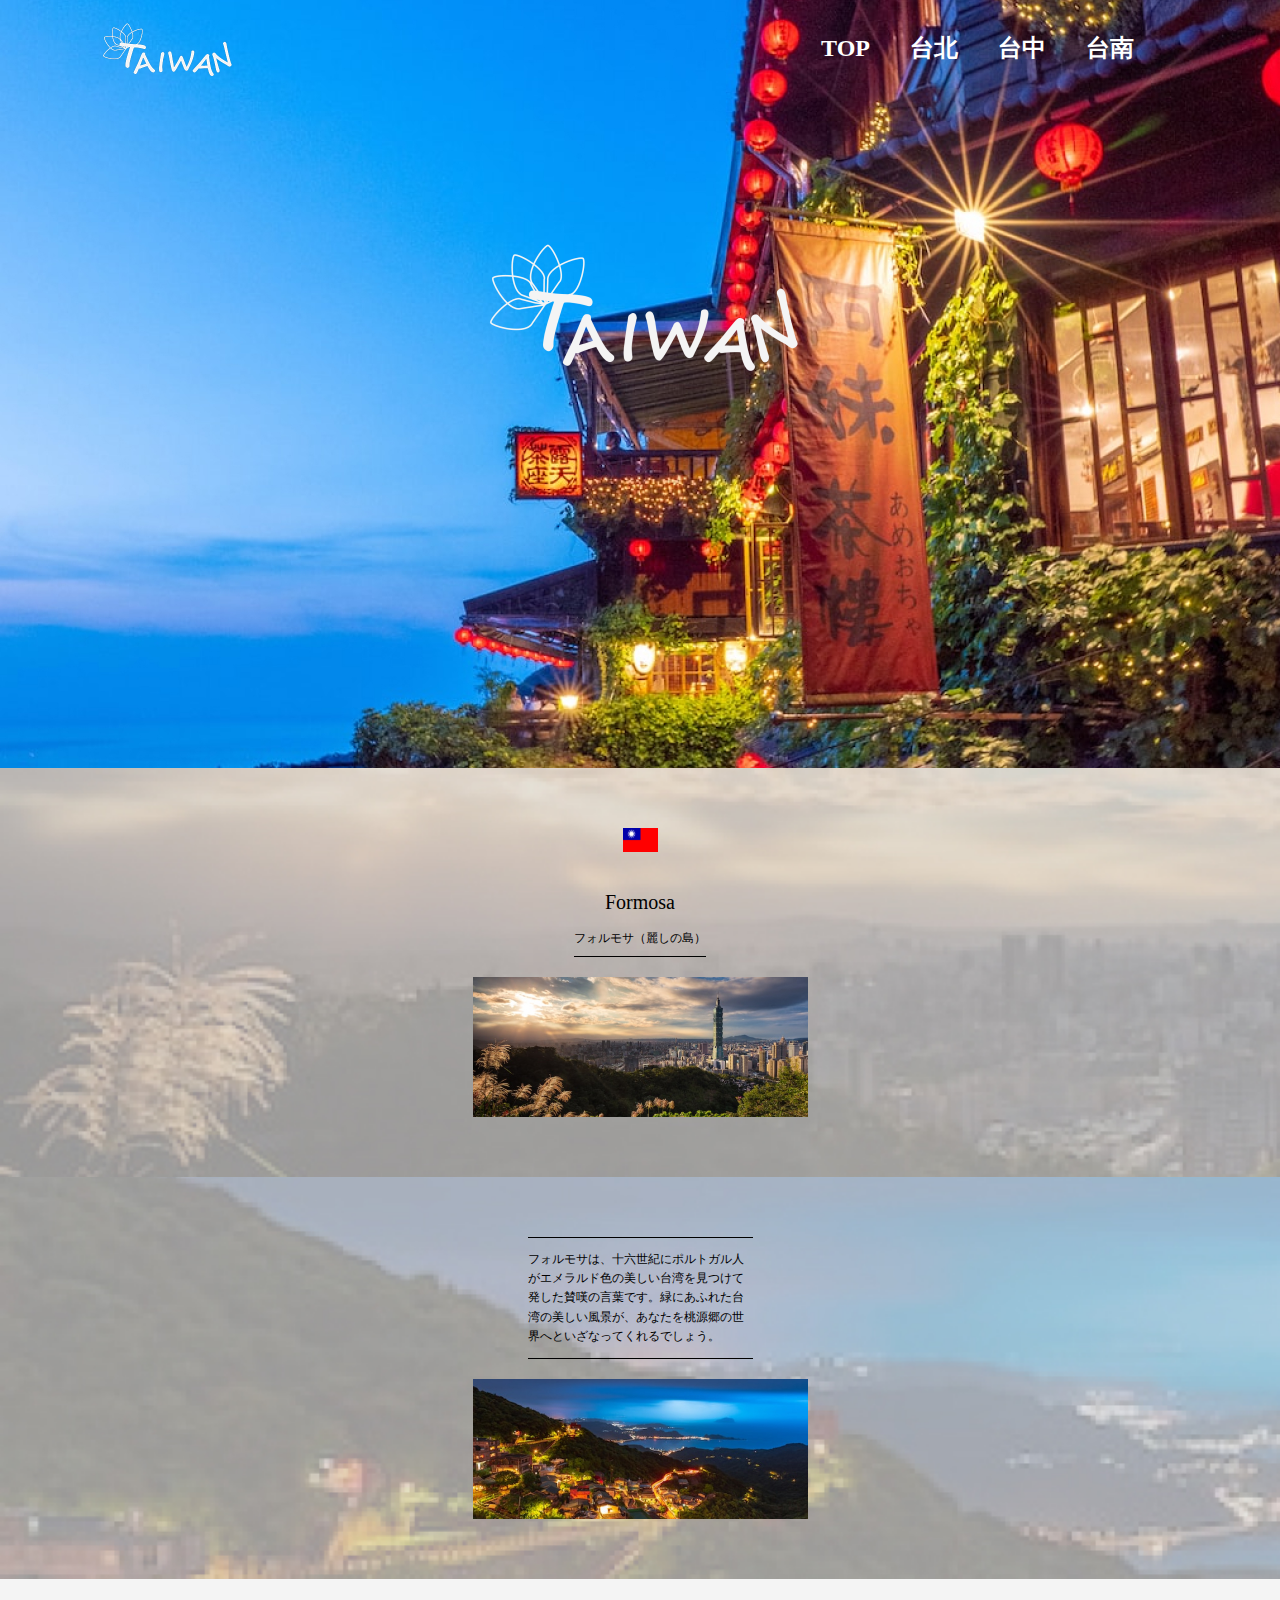
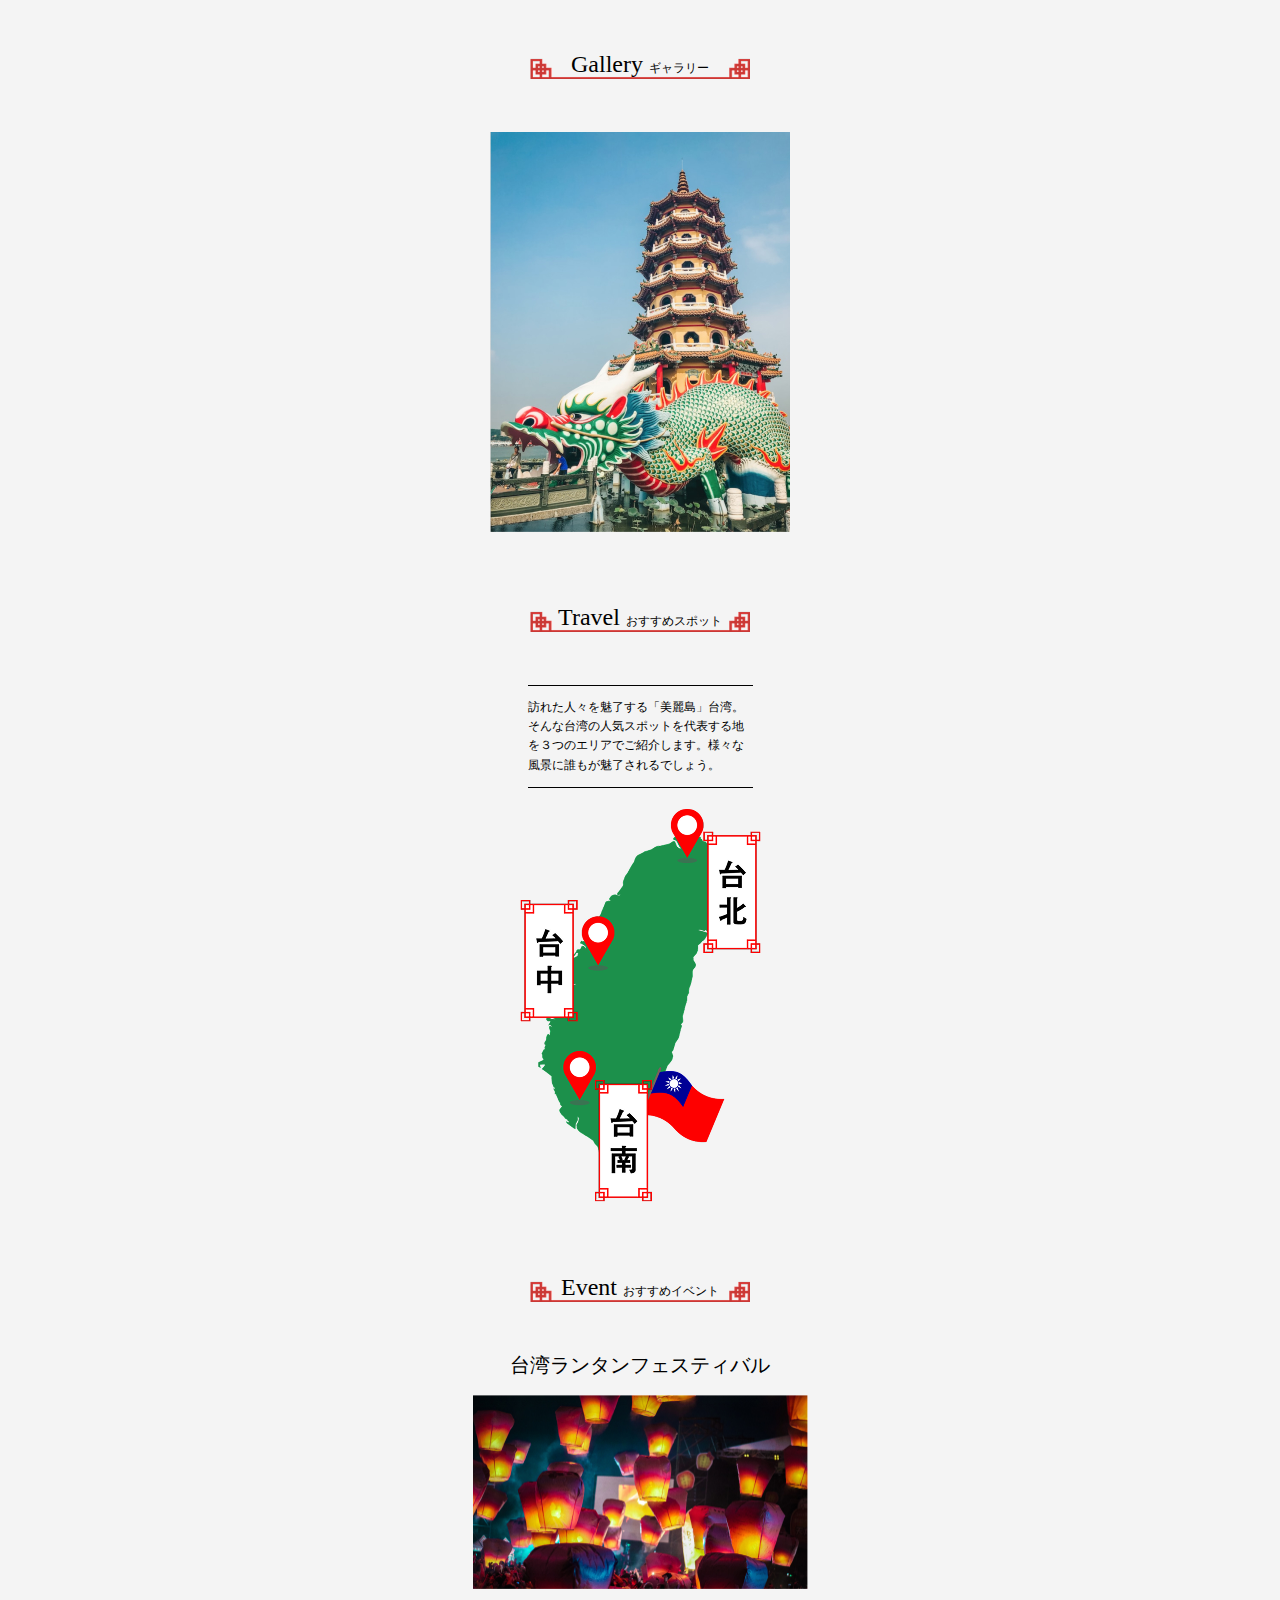
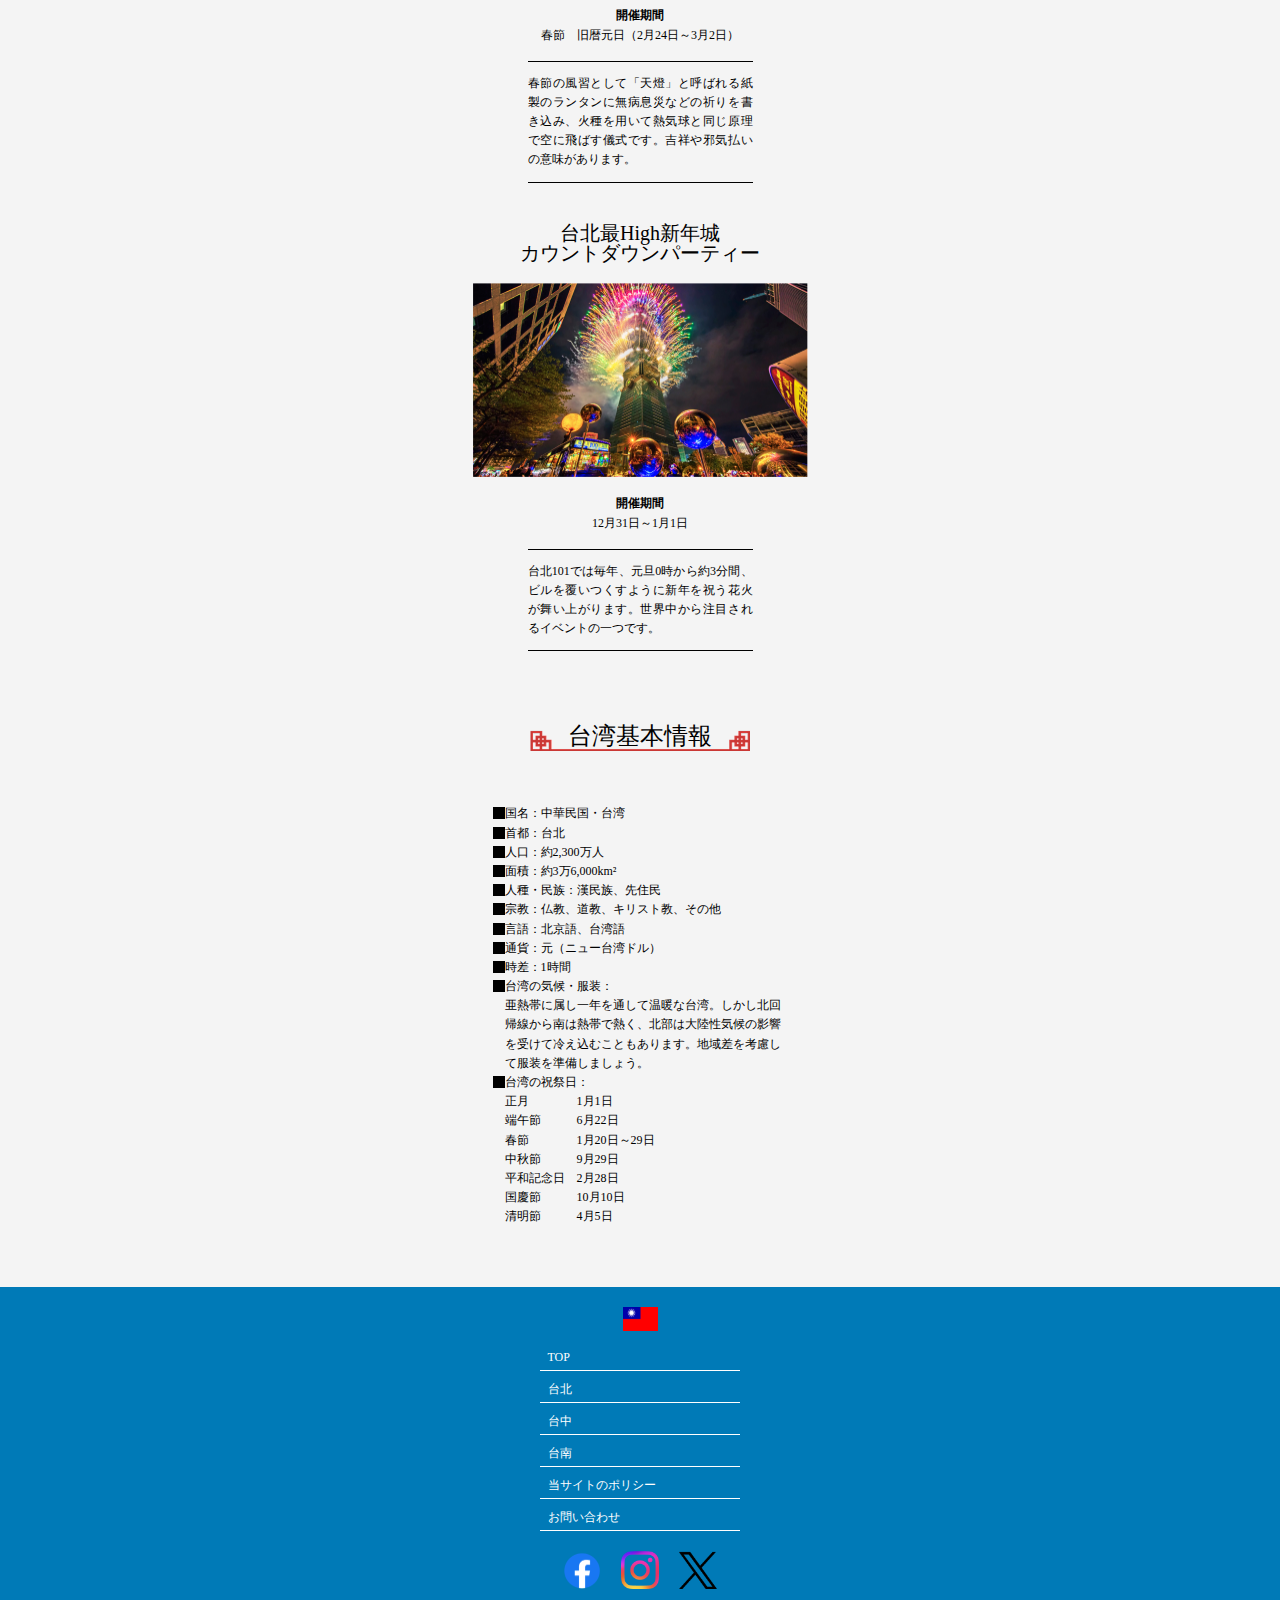
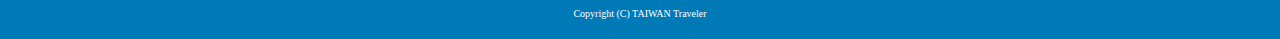
==== taiwan-site/index.html @ 82d6e19d "pc header" ====
<!DOCTYPE html>
<html lang="ja">

<head>
  <meta charset="UTF-8">
  <meta name="viewport" content="width=device-width, initial-scale=1.0">
  <link rel="stylesheet" href="common/css/reset.css">
  <link rel="preconnect" href="https://fonts.googleapis.com">
  <link rel="preconnect" href="https://fonts.gstatic.com" crossorigin>
  <link href="https://fonts.googleapis.com/css2?family=Zen+Kaku+Gothic+New&display=swap" rel="stylesheet">
  <link rel="stylesheet" href="common/css/common.css">
  <link rel="stylesheet" href="top/css/top.css">
  <title>TAIWAN</title>
</head>

<body>
  <header>

    <!-- ロゴ画像 -->
    <h1 class="logo_image"><a href="#"><img src="common/image/logo.svg" alt="ロゴ画像(TAIWAN)"></a></h1>



    <!-- global menu pc用nav-->
    <h1 class="pc_logo_image"><a href="#"><img src="common/image/pc_logo.png" alt="ロゴ画像(TAIWAN)"></a></h1>

    <ul class="pc_menu">
      <li><a href="index.html">TOP</a></li>
      <li><a href="taipei/index.html">台北</a></li>
      <li><a href="taichung/index.html">台中</a></li>
      <li><a href="tainan/index.html">台南</a></li>
    </ul>

    <h1 class="top_image"><img src="top/image/top_title.png" alt="トップ画像(TAIWAN)"></h1>

    <!-- ドロワーメニュー -->
    <!-- global menu スマホ用nav-->
    <nav class="g_menu">
      <!-- menu open -->
      <input type="checkbox" id="menu_btn" class="menu_btn">
      <!-- icon -->
      <label class="menu_icon" for="menu_btn">
        <!-- border -->
        <span class="navicon"></span>
      </label>
      <ul class="menu">
        <li><a href="index.html">TOP</a></li>
        <li><a href="taipei/index.html">台北</a></li>
        <li><a href="taichung/index.html">台中</a></li>
        <li><a href="tainan/index.html">台南</a></li>
      </ul>
    </nav>




  </header>
  <main>
    <section class="introduction">
      <div class="intro_top">
        <img src="common/image/national_flag.svg" alt="台湾国旗" class="intro_flag">
        <h3>Formosa</h3>
        <h4>フォルモサ（麗しの島）</h4>
        <img src="top/image/top_intro_img1.jpg" alt="フォルモサの紹介画像（朝）" class="intro_img">
      </div>
      <div class="intro_bottom">
        <p>フォルモサは、十六世紀にポルトガル人がエメラルド色の美しい台湾を見つけて発した賛嘆の言葉です。緑にあふれた台湾の美しい風景が、あなたを桃源郷の世界へといざなってくれるでしょう。</p>
        <img src="top/image/top_intro_img2.jpg" alt="フォルモサの紹介画像（夜）">
      </div>
    </section>
    <section class="gallery">
      <h2>Gallery <span>ギャラリー</span></h2>
      <img src="top/image/top_gallery_img1.jpg" alt="ギャラリー画像">
    </section>
    <section class="travel">
      <h2>Travel <span>おすすめスポット</span></h2>
      <p>訪れた人々を魅了する「美麗島」台湾。そんな台湾の人気スポットを代表する地を３つのエリアでご紹介します。様々な風景に誰もが魅了されるでしょう。</p>
      <img src="top/image/top_travel_map.png" alt="台湾の人気スポットのマップ">
    </section>
    <section class="event">
      <h2>Event <span>おすすめイベント</span></h2>
      <div class="event1">
        <h3>台湾ランタンフェスティバル</h3>
        <img src="top/image/top_event_img1.jpg" alt="台湾ランタンフェスティバルの画像">
        <p class="date_title">開催期間</p>
        <p class="event_date">春節　旧暦元日（2月24日～3月2日）</p>

        <p class="explanation">春節の風習として「天燈」と呼ばれる紙製のランタンに無病息災などの祈りを書き込み、火種を用いて熱気球と同じ原理で空に飛ばす儀式です。吉祥や邪気払いの意味があります。</p>
      </div>
      <div class="event2">
        <h3>台北最High新年城<br>カウントダウンパーティー</h3>
        <img src="top/image/top_event_img2.jpg" alt="台北最HIgh新年城カウントダウンパーティー">
        <p class="date_title">開催期間</p>
        <p class="event_date">12月31日～1月1日</p>
        <p class="explanation">台北101では毎年、元旦0時から約3分間、ビルを覆いつくすように新年を祝う花火が舞い上がります。世界中から注目されるイベントの一つです。</p>
      </div>
    </section>
    <section class="info">
      <h2>台湾基本情報</h2>
      <dl>
        <dt class="info_title">国名</dt>
        <dd>中華民国・台湾</dd>
        <dt class="info_title">首都</dt>
        <dd>台北</dd>
        <dt class="info_title">人口</dt>
        <dd>約2,300万人</dd>
        <dt class="info_title">面積</dt>
        <dd>約3万6,000km&sup2;</dd>
        <dt class="info_title">人種・民族</dt>
        <dd>漢民族、先住民</dd>
        <dt class="info_title">宗教</dt>
        <dd>仏教、道教、キリスト教、その他</dd>
        <dt class="info_title">言語</dt>
        <dd>北京語、台湾語</dd>
        <dt class="info_title">通貨</dt>
        <dd>元（ニュー台湾ドル）</dd>
        <dt class="info_title">時差</dt>
        <dd>1時間</dd>
        <dt class="info_title">台湾の気候・服装</dt><br>
        <dd class="left_space">亜熱帯に属し一年を通して温暖な台湾。しかし北回帰線から南は熱帯で熱く、北部は大陸性気候の影響を受けて冷え込むこともあります。地域差を考慮して服装を準備しましょう。</dd>
        <dt class="info_title">台湾の祝祭日</dt><br>
        <dd>
          <dl class="holiday">
            <dt>正月</dt>
            <dd>1月1日</dd>
            <dt>端午節</dt>
            <dd>6月22日</dd>
            <dt>春節</dt>
            <dd>1月20日～29日</dd>
            <dt>中秋節</dt>
            <dd>9月29日</dd>
            <dt>平和記念日</dt>
            <dd>2月28日</dd>
            <dt>国慶節</dt>
            <dd>10月10日</dd>
            <dt>清明節</dt>
            <dd>4月5日</dd>
          </dl>
        </dd>
      </dl>
    </section>
  </main>
  <footer>
    <div class="center">
      <img src="common/image/national_flag.svg" alt="台湾国旗" class="flag">
    </div>
    <ul class="f_nav">
      <li><a href="index.html">TOP</a></li>
      <li><a href="taipei/index.html">台北</a></li>
      <li><a href="taichung/index.html">台中</a></li>
      <li><a href="tainan/index.html">台南</a></li>
      <li><a href="#">当サイトのポリシー</a></li>
      <li><a href="#">お問い合わせ</a></li>
    </ul>

    <ul class="sns_logo">
      <li><a href="#"><img src="common/image/facebook_logo.png" alt="facebookロゴ"></a></li>
      <li><a href="#"><img src="common/image/instagram_logo.png" alt="instagramロゴ"></a></li>
      <li><a href="#"><img src="common/image/x_logo.png" alt="Xロゴ"></a></li>
    </ul>

    <p class="copyright">Copyright (C) TAIWAN Traveler</p>
  </footer>
</body>

</html>
---- taiwan-site/common/css/common.css ----
@charset "UTF-8";


/* common */
body {
  font-family: "Zen Kaku Gothic New,sans-serif";
  font-size: 12px;
  font-weight: 400;
}

a {
  color: #fff;
}

a:visited {
  color: #fff;
}

/* header */
.logo_image {
  width: 100px;
  text-align: left;
  z-index: 99;
}

.pc_logo_image {
  display: none;
}

.pc_menu {
  display: none;
}

/* footer */
footer {
  background-color: #007AB7;
}

.center {
  text-align: center;
}

.flag {
  margin-top: 20px;
  margin-bottom: 20px;
}

.f_nav {
  letter-spacing: 0;
  max-width: 200px;
  margin-left: auto;
  margin-right: auto;
  margin-bottom: 20px;
}

.f_nav li {
  display: block;
  margin-bottom: 12px;
  border-bottom: #fff solid 1px;
  padding-left: 7.5px;
  padding-bottom: 7px;
}

.sns_logo {
  display: flex;
  max-width: 154px;
  margin-left: auto;
  margin-right: auto;
  margin-bottom: 20px;
  z-index: 99;
}

.sns_logo li:not(:first-of-type) {
  margin-left: 20px;
}

.sns_logo li img {
  width: 38px;
  height: 38px;
}

.copyright {
  font-size: 10px;
  letter-spacing: 0;
  color: #fff;
  padding-bottom: 20px;
  text-align: center;
}

/* drawer menu*/
/* menu fixed */
.g_menu {
  /* 右上に固定・前面表示 */
  position: fixed;
  top: 0;
  right: 0;
  z-index: 99;
  width: 100%;
}

/* input 要素 チェックボックスを非表示 */
.menu_btn {
  display: none;
}

/* label 要素 アイコン作成 */
.menu_icon {
  /* 右上に絶対配置 */
  position: absolute;
  right: 8px;
  top: 10px;
  height: 25px;
  padding-right: 8.5px;
  padding-left: 8.5px;
  padding-top: 23px;
  border-radius: 50%;
  /* ポインターの形状 指 */
  cursor: pointer;
  background-color: #000000B3;
}

/* span 要素 中央の線作成 */
.navicon {
  /* ブロックレベルへ変更 */
  display: block;
  /* 線の長さ */
  width: 31px;
  /* 線の太さ */
  height: 2px;
  /* 線の色 */
  background: #fff;
  /* ::before と ::after の基準要素 */
  position: relative;
}

/* 上と下の線作成 上下共通 */
.navicon::before,
.navicon::after {
  content: "";
  width: 80%;
  height: 100%;
  background: #fff;
  /* 基準要素 span.navicon に対して絶対配置 */
  position: absolute;
  /* 三本線と X の切替えアニメーション 速く始まりゆっくり終わる */
  transition: all .4s ease-out;
  left: 3px;
}

/* 下の線のみ */
.navicon::before {
  /* 上からの位置 */
  top: 10px;
}

/* 上の線のみ */
.navicon::after {
  /* 上へ 10px の位置 */
  top: -10px;
}

/* ul 要素 メニュー */
.menu {
  background-color: #000000B3;
  text-align: center;
  /* 非表示 */
  overflow: hidden;
  /* 最大の高さ */
  max-height: 0px;
  /* 非表示の際のアニメーション */
  transition: max-height 1.5s;

}

/* 1 つ目の li 要素 */
.menu li:first-of-type {
  padding-top: 120px;
}

.menu li:last-of-type {
  margin-bottom: 100vh;
}

/* a 要素 */
.menu a {
  display: block;
  font-size: 20px;
  font-weight: 700;
  padding: 16px 20px;
}

/* ↓チェックボックスが ON の場合 */
/* 非表示にしていた ul.menu を表示 */
.menu_btn:checked~.menu {
  max-height: 100vh;
  /* 元 0px */
  /* 表示の際のアニメーション */
  transition: max-height 1.5s;
}


/* 中央の線を非表示 */
.menu_btn:checked~.menu_icon .navicon {
  background: transparent;
  /* 元 #333 */
}

/* 上下の線を 45 度傾けて X アイコンを作成 */
.menu_btn:checked~.menu_icon .navicon::before {
  /* 反時計回りに回転 */
  transform: rotate(-45deg);
  top: 0;
  width: 100%;
  left: 0;
  /* 元 10px */
}

.menu_btn:checked~.menu_icon .navicon::after {
  /* 時計回りに回転 */
  transform: rotate(45deg);
  top: 0;
  width: 100%;
  left: 0;
  /* 元 -10px */
}

/* 768px以上 */
@media screen and (min-width:768px) {

  /* header */
  .logo_image img {
    display: none;
  }

  .pc_logo_image {
    display: block;
    margin-left: 7.5vw;
  }

  .pc_logo_image img {
    width: 140px;
    margin-top: 20px;
  }

  /* nav */
  .menu_icon {
    display: none;
  }

  .pc_menu {
    display: flex;
    position: absolute;
    top: 16px;
    right: 0;
    margin-right: 14vh;
  }

  .pc_menu li {
    font-size: 24px;
    font-weight: 700;
    padding: 20px;
  }

}

/* ロード画面 */
/* body {

  background-color: #007AB7;
  overflow: hidden;

}

#uguisudani {
  animation: yokohama 3s infinite linear;
  transform: scale(3);
  position: relative;
  top: 50vh;
  left: 50vw;


}

@keyframes yokohama {
  0% {
    opacity: 0;
    transform: scale(5);
  }

  25% {
    transform: scale(3);
  }

  50% { 
display: none;
transform: scale(5);
transform: rotate(3000deg);
  }

  100% {
    transform: scale(15);
    transform: rotate(-500deg);
    opacity: 1;
  }


} */
---- taiwan-site/top/css/top.css ----
@charset "UTF-8";

/* common */
body {
  background-color: #f4f4f4;
}

section {
  margin-bottom: 60px;
  text-align: center;
}

/* headding */


h2 {
  font-size: 24px;
  font-weight: 400;
  margin-bottom: 40px;
  background: url(../image/waku.png) no-repeat;
  background-size: 100%;
  height: 40px;
  width: 220px;
  padding-top: 13px;
  margin-right: auto;
  margin-left: auto;
}

h2 span {
  font-size: 12px;
}


/* header */
header {
  height: 667px;
  background: url(../image/top_back_image.jpg) no-repeat center/cover;
}

.logo_image {
  display: none;
}

.top_image {
  text-align: center;
}

.top_image img {
  width: 335px;
  margin-top: 160px;
}

/* introduction sec */
/* top */
.intro_top {
  text-align: center;
  background: url(../image/top_back_img1.jpg) no-repeat center/cover;
  padding-bottom: 60px;
}

.intro_flag {
  padding-top: 60px;
  margin-bottom: 40px;
}

.intro_top h3 {
  font-size: 20px;
  letter-spacing: 0;
  font-weight: 400;
  margin-bottom: 20px;
}

.intro_top h4 {
  font-weight: 400;
  letter-spacing: 0;
  padding-bottom: 12px;
  margin-bottom: 20px;
  border-bottom: 1px solid #000;
  width: 132px;
  margin-left: auto;
  margin-right: auto;
}

.intro_top .intro_img {
  width: 335px;
}

/* bottom */
.intro_bottom {
  padding-top: 60px;
  padding-bottom: 60px;
  background: url(../image/top_back_img2.jpg) no-repeat center/cover;
  text-align: center;
}

.intro_bottom p {
  display: block;
  width: 225px;
  border-top: 1px solid #000;
  border-bottom: 1px solid #000;
  margin-left: auto;
  margin-right: auto;
  margin-bottom: 20px;
  letter-spacing: 0;
  line-height: 1.6;
  padding-top: 12px;
  padding-bottom: 12px;
  text-align: left;
}

.intro_bottom img {
  width: 335px;
}

/* gallery */
.gallery img {
  width: 300px;
  height: 400px;
}

/* travel */
.travel p {
  line-height: 1.6;
  letter-spacing: 0;
  display: block;
  width: 225px;
  border-top: 1px solid #000;
  border-bottom: 1px solid #000;
  padding: 12px 0;
  margin-left: auto;
  margin-right: auto;
  margin-bottom: 20px;
  text-align: left;
}

/* event */
.event h3 {
  font-size: 20px;
  letter-spacing: 0;
  font-weight: 400;
  margin-bottom: 20px;
}

.event img {
  width: 335px;
  height: 194px;
  margin-bottom: 20px;
}

.event_date {
  margin-bottom: 20px;
  letter-spacing: 0;
}

.date_title {
  font-weight: 700;
  letter-spacing: 0;
  margin-bottom: 8px;
}

.explanation {
  width: 225px;
  padding: 12px 0;
  border-top: 1px solid #000;
  border-bottom: 1px solid #000;
  margin-bottom: 40px;
  margin-left: auto;
  margin-right: auto;
  text-align: justify;
  letter-spacing: 0;
  line-height: 1.6;
}

.info dl {
  max-width: 295px;
  margin-left: auto;
  margin-right: auto;
  text-align: left;
  line-height: 1.6;
}

.info .info_title::before {
  content: "";
  background-color: #000;
  width: 12px;
  height: 12px;
  float: left;
  margin-top: 3px;
}

.info .info_title::after {
  content: "："
}

.info dt {
  float: left;

}

.left_space {
  margin-left: 12px;
}

.holiday dt {
  margin-left: 12px;
  width: 72px;
}

/* pcデザイン */
@media screen and (min-width:768px) {

  /* common */
  body {
    max-width: 1366px;
  }

  /* header */
  header {
    background: url("../image/pctop_back_image.jpg") no-repeat top/cover;
    height: 768px;
  }

}
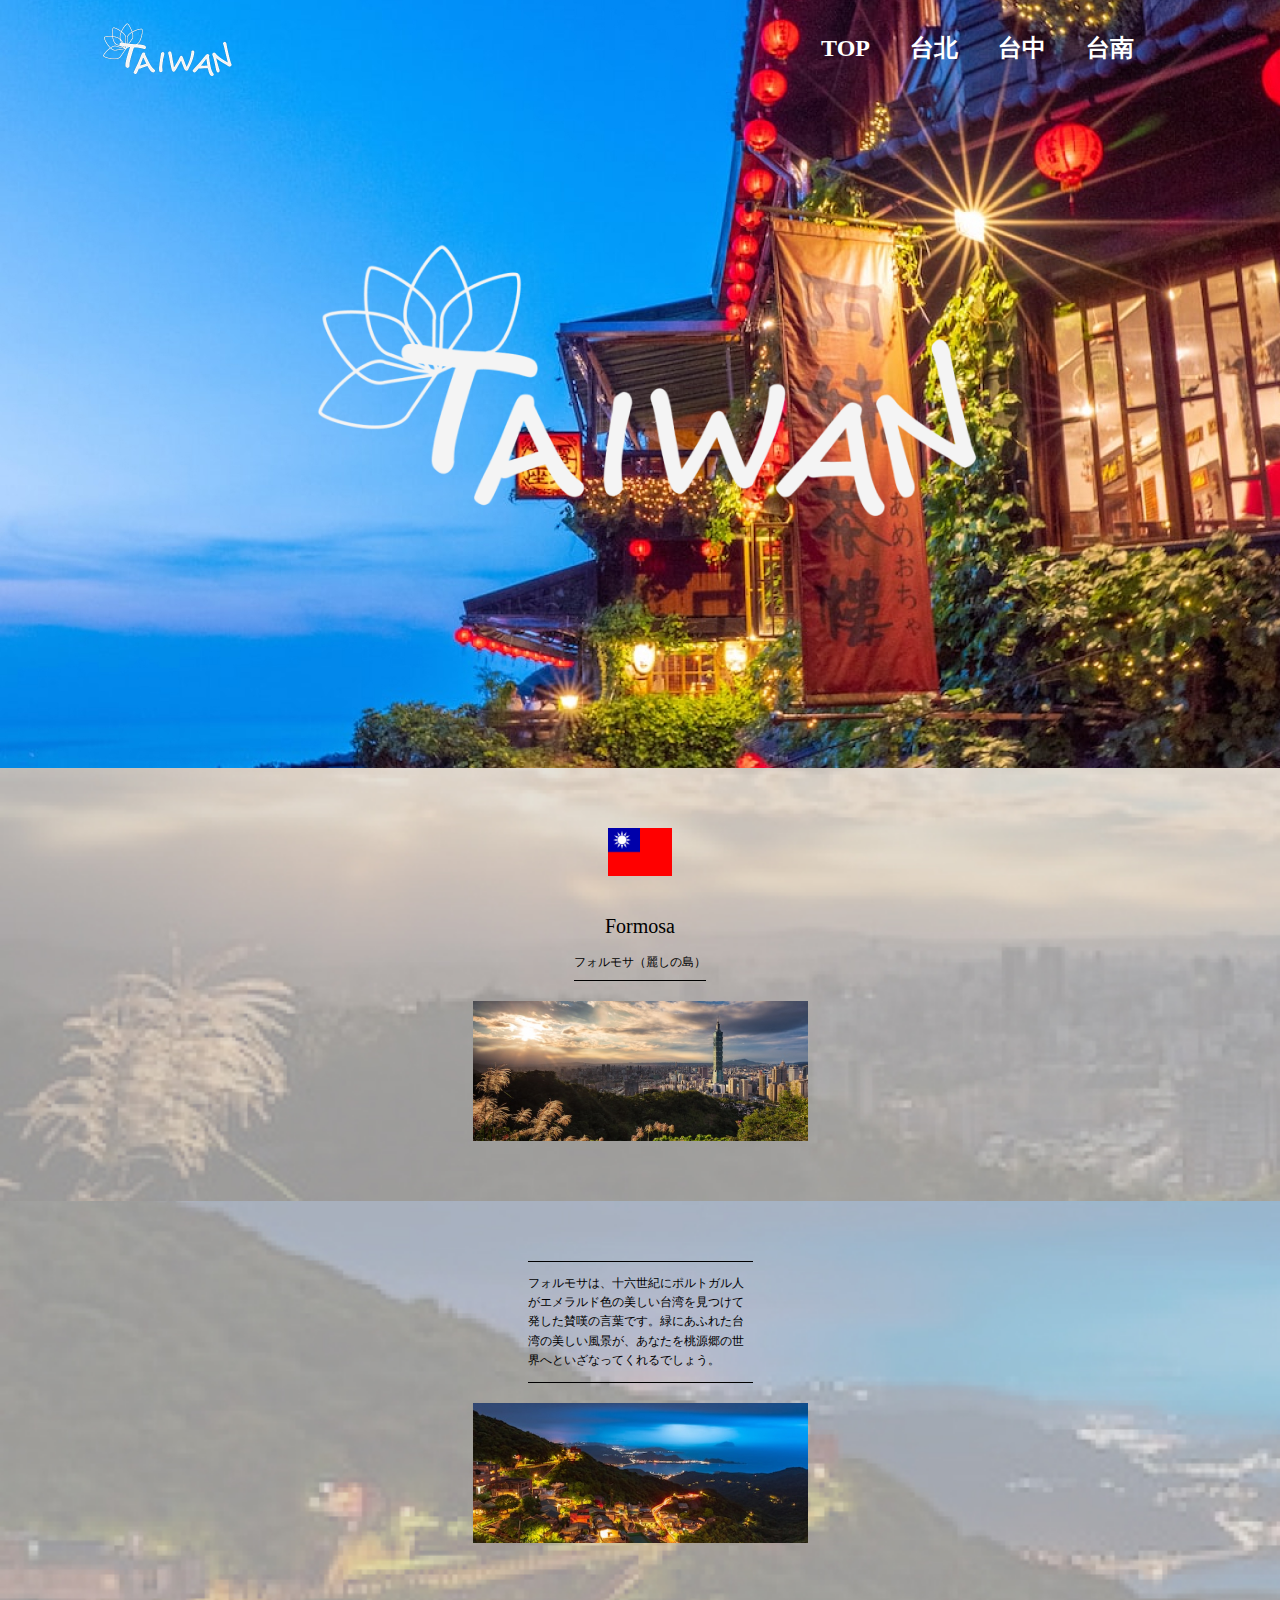
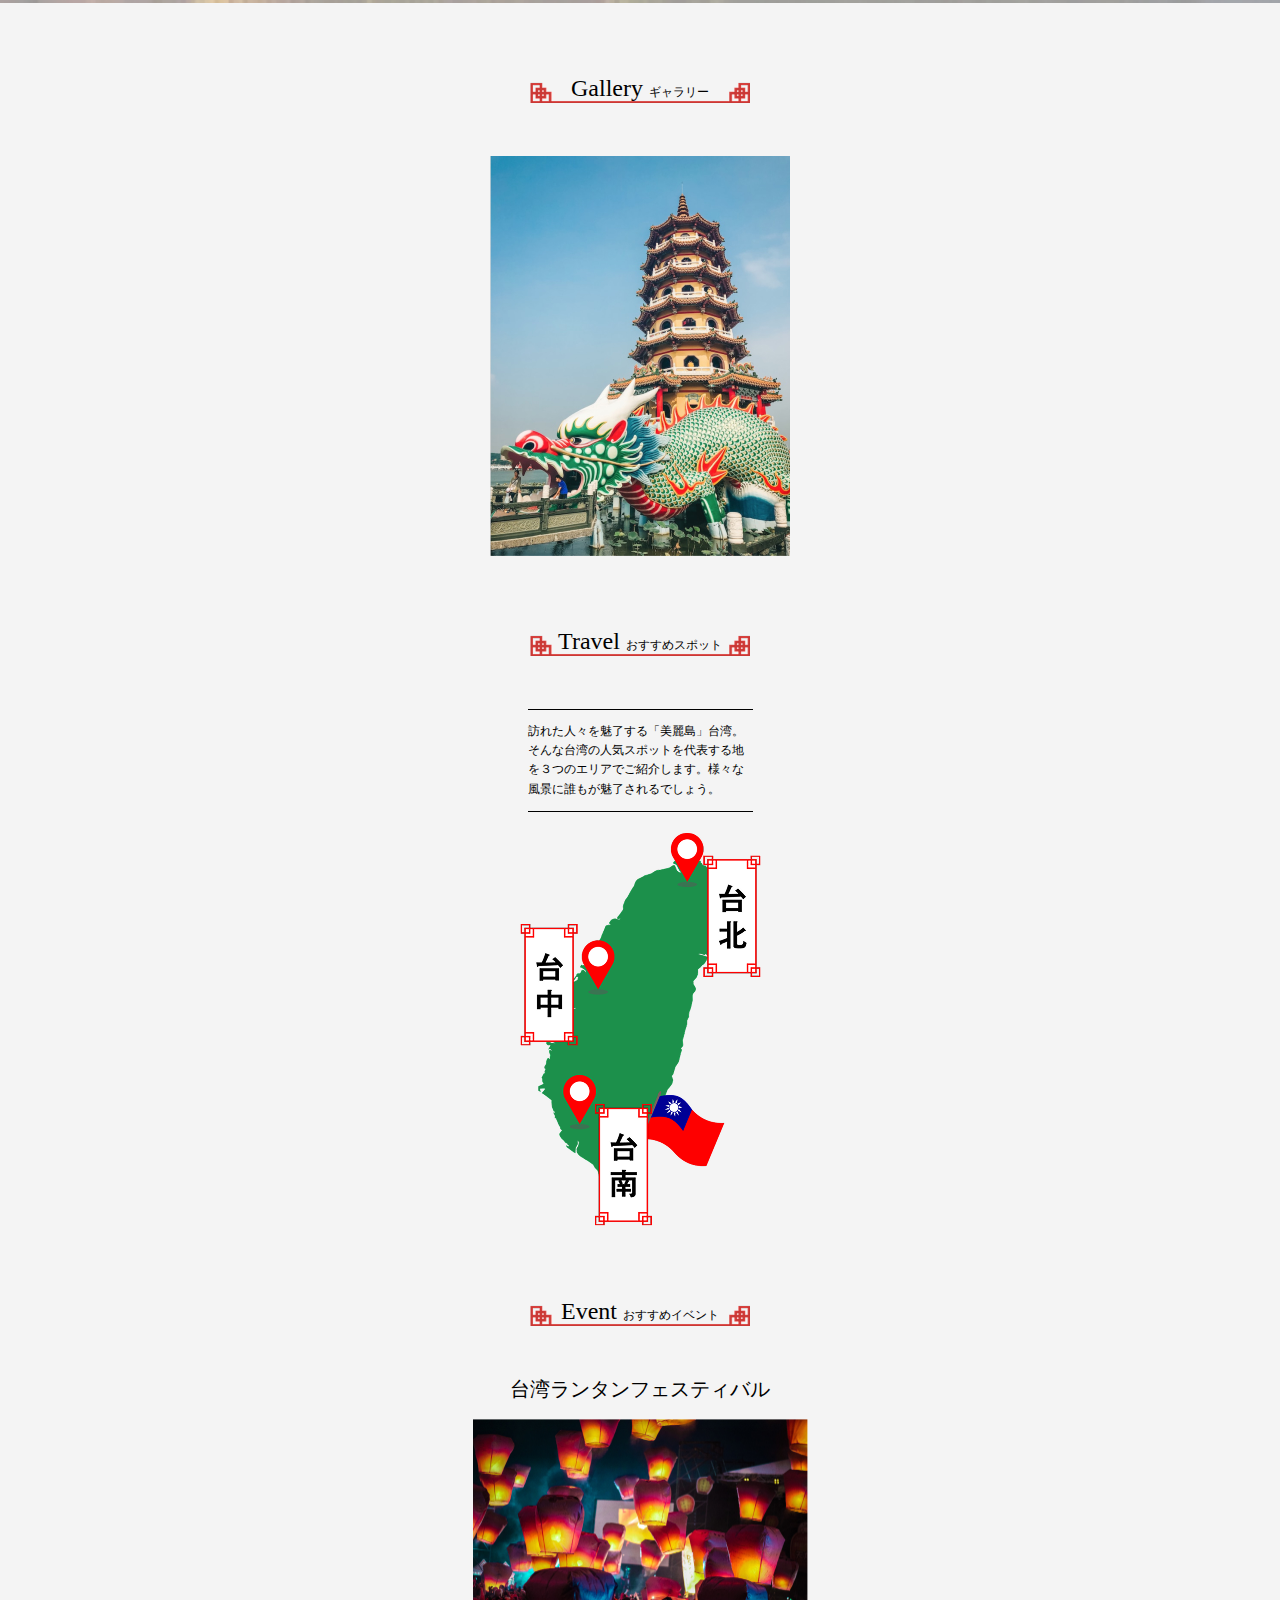
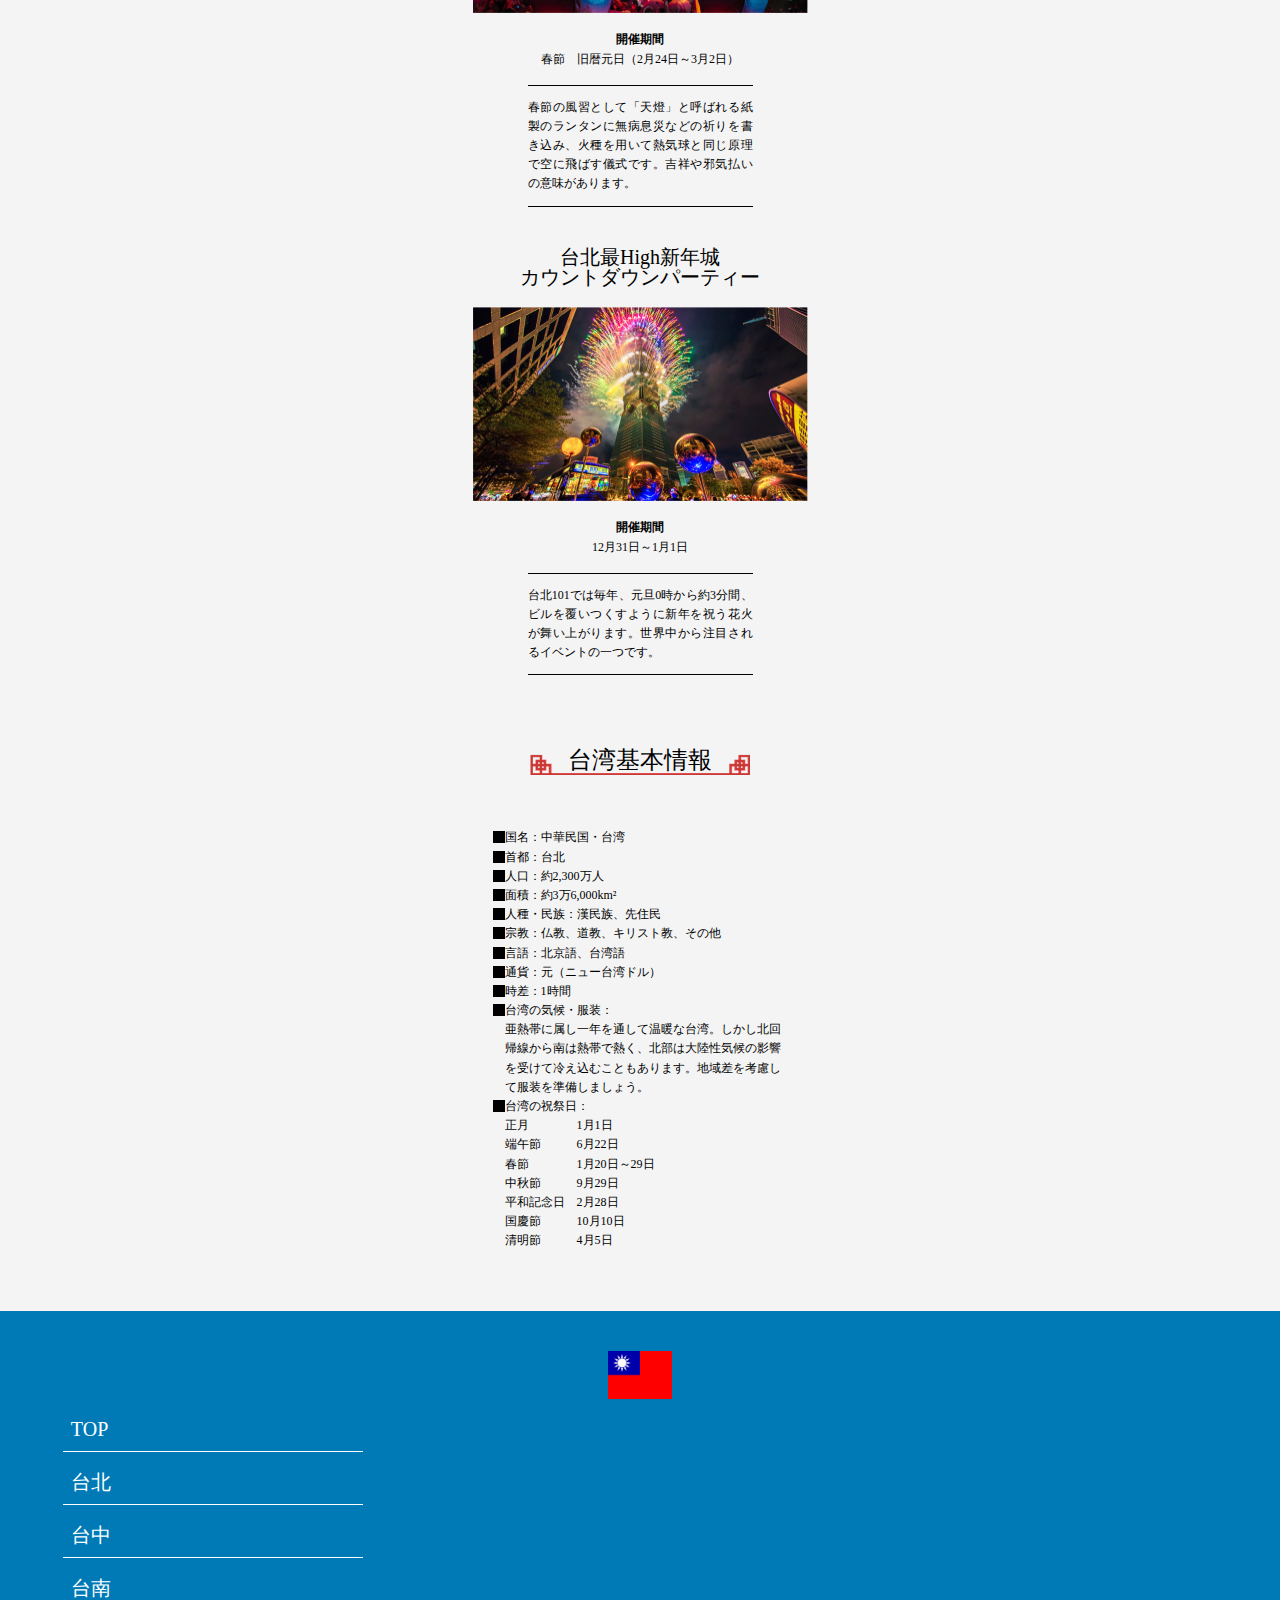
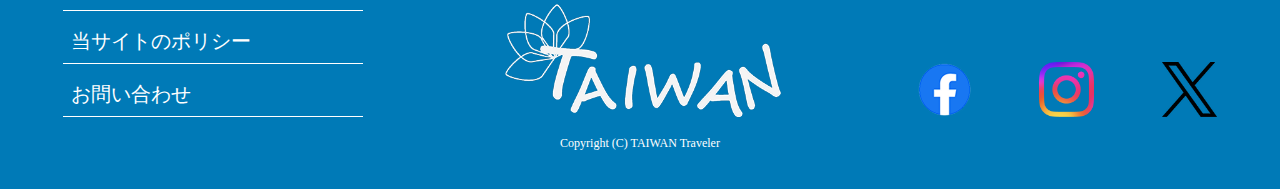
==== commit 770d8b1b: "pc版" ====
--- a/taiwan-site/index.html
+++ b/taiwan-site/index.html
@@ -15,24 +15,6 @@
 
 <body>
   <header>
-
-    <!-- ロゴ画像 -->
-    <h1 class="logo_image"><a href="#"><img src="common/image/logo.svg" alt="ロゴ画像(TAIWAN)"></a></h1>
-
-
-
-    <!-- global menu pc用nav-->
-    <h1 class="pc_logo_image"><a href="#"><img src="common/image/pc_logo.png" alt="ロゴ画像(TAIWAN)"></a></h1>
-
-    <ul class="pc_menu">
-      <li><a href="index.html">TOP</a></li>
-      <li><a href="taipei/index.html">台北</a></li>
-      <li><a href="taichung/index.html">台中</a></li>
-      <li><a href="tainan/index.html">台南</a></li>
-    </ul>
-
-    <h1 class="top_image"><img src="top/image/top_title.png" alt="トップ画像(TAIWAN)"></h1>
-
     <!-- ドロワーメニュー -->
     <!-- global menu スマホ用nav-->
     <nav class="g_menu">
@@ -51,6 +33,25 @@
       </ul>
     </nav>
 
+    <h1 class="top_image"><img src="top/image/top_title.png" alt="トップ画像(TAIWAN)"></h1>
+
+
+    <!-- ロゴ画像 -->
+    <h1 class="logo_image"><a href="#"><img src="common/image/logo.svg" alt="ロゴ画像(TAIWAN)"></a></h1>
+
+
+
+    <!-- global menu pc用nav-->
+    <h1 class="pc_logo_image"><a href="#"><img src="common/image/pc_logo.png" alt="ロゴ画像(TAIWAN)"></a></h1>
+
+    <ul class="pc_menu">
+      <li><a href="index.html">TOP</a></li>
+      <li><a href="taipei/index.html">台北</a></li>
+      <li><a href="taichung/index.html">台中</a></li>
+      <li><a href="tainan/index.html">台南</a></li>
+    </ul>
+
+    <h1 class="pc_top_image"><img src="top/image/pc_top_title.png" alt="TAIWAN"></h1>
 
 
 
@@ -144,21 +145,24 @@
     <div class="center">
       <img src="common/image/national_flag.svg" alt="台湾国旗" class="flag">
     </div>
-    <ul class="f_nav">
-      <li><a href="index.html">TOP</a></li>
-      <li><a href="taipei/index.html">台北</a></li>
-      <li><a href="taichung/index.html">台中</a></li>
-      <li><a href="tainan/index.html">台南</a></li>
-      <li><a href="#">当サイトのポリシー</a></li>
-      <li><a href="#">お問い合わせ</a></li>
-    </ul>
+    <div class="flex">
+      <ul class="f_nav">
+        <li><a href="index.html">TOP</a></li>
+        <li><a href="taipei/index.html">台北</a></li>
+        <li><a href="taichung/index.html">台中</a></li>
+        <li><a href="tainan/index.html">台南</a></li>
+        <li><a href="#">当サイトのポリシー</a></li>
+        <li><a href="#">お問い合わせ</a></li>
+      </ul>
 
-    <ul class="sns_logo">
-      <li><a href="#"><img src="common/image/facebook_logo.png" alt="facebookロゴ"></a></li>
-      <li><a href="#"><img src="common/image/instagram_logo.png" alt="instagramロゴ"></a></li>
-      <li><a href="#"><img src="common/image/x_logo.png" alt="Xロゴ"></a></li>
-    </ul>
+      <img src="common/image/pc_footer_logo.png" alt="TAIWAN" class="f_img">
 
+      <ul class="sns_logo">
+        <li><a href="#"><img src="common/image/facebook_logo.png" alt="facebookロゴ"></a></li>
+        <li><a href="#"><img src="common/image/instagram_logo.png" alt="instagramロゴ"></a></li>
+        <li><a href="#"><img src="common/image/x_logo.png" alt="Xロゴ"></a></li>
+      </ul>
+    </div>
     <p class="copyright">Copyright (C) TAIWAN Traveler</p>
   </footer>
 </body>
--- a/taiwan-site/common/css/common.css
+++ b/taiwan-site/common/css/common.css
@@ -6,6 +6,7 @@
   font-family: "Zen Kaku Gothic New,sans-serif";
   font-size: 12px;
   font-weight: 400;
+  box-sizing: border-box;
 }
 
 a {
@@ -31,6 +32,10 @@
   display: none;
 }
 
+.pc_top_image {
+  display: none;
+}
+
 /* footer */
 footer {
   background-color: #007AB7;
@@ -41,6 +46,7 @@
 }
 
 .flag {
+  width: 32px;
   margin-top: 20px;
   margin-bottom: 20px;
 }
@@ -63,11 +69,16 @@
 
 .sns_logo {
   display: flex;
-  max-width: 154px;
+  width: 154px;
   margin-left: auto;
   margin-right: auto;
   margin-bottom: 20px;
   z-index: 99;
+}
+
+.sns_logo a {
+  display: inline-block;
+  height: 100%;
 }
 
 .sns_logo li:not(:first-of-type) {
@@ -85,6 +96,10 @@
   color: #fff;
   padding-bottom: 20px;
   text-align: center;
+}
+
+.f_img {
+  display: none;
 }
 
 /* drawer menu*/
@@ -242,6 +257,19 @@
     margin-top: 20px;
   }
 
+  .pc_top_image {
+    display: block;
+    width: 56vw;
+    margin-top: 151px;
+    margin-left: auto;
+    margin-right: auto;
+  }
+
+  .pc_top_image img {
+    display: block;
+    width: 56vw;
+  }
+
   /* nav */
   .menu_icon {
     display: none;
@@ -261,17 +289,119 @@
     padding: 20px;
   }
 
+  /* footer */
+  .flag {
+    width: 64px;
+    margin-top: 40px;
+  }
+
+  .flex {
+    display: flex;
+    justify-content: space-around;
+  }
+
+  .f_nav,
+  .f_img,
+  .sns_logo {
+    flex-basis: 30%;
+    max-width: 300px;
+  }
+
+  .f_nav {
+    width: 100%;
+    margin: 0;
+  }
+
+  .f_nav li {
+
+    font-size: 20px;
+    padding-bottom: 12px;
+    margin-bottom: 20px;
+  }
+
+  .f_img {
+    display: block;
+    width: 240px;
+    height: auto;
+    margin-top: auto;
+    margin-bottom: 20px;
+  }
+
+  .sns_logo {
+    margin: auto 0 20px 0;
+    justify-content: space-between;
+  }
+
+  .sns_logo li a img {
+    width: 55px;
+    height: 55px;
+  }
+
+  .sns_logo li:not(:first-of-type) {
+    margin-left: 0px;
+  }
+
+  .copyright {
+    font-size: 12px;
+    padding-bottom: 40px;
+  }
+
 }
 
 /* ロード画面 */
+
+
+.loading {
+  /*ローディング画面の縦横幅を画面いっぱいになるように指定*/
+  width: 100vw;
+  height: 100vh;
+  /*ローディング画面の表示位置を固定*/
+  position: fixed;
+  top: 0;
+  left: 0;
+  background: #1082ce;
+  display: flex;
+  justify-content: center;
+  align-items: center;
+  flex-direction: column;
+  /*ローディング画面を0.5秒かけて非表示にする*/
+  transition: all 0.5s linear;
+}
+
+/*ローディング画面を非表示にする*/
+.loading.loaded {
+  /*0.5秒かけてopacityを0にする*/
+  opacity: 0;
+  visibility: hidden;
+}
+
+.loading-text {
+  color: #FFF;
+  font-size: 30px;
+  font-weight: 700;
+  margin-bottom: 30px;
+  text-align: center;
+}
+
+.spinner {
+  display: block;
+  width: 30px;
+  height: 30px;
+  border-radius: 50%;
+  border: 4px solid #FFF;
+  border-left-color: #000000;
+  /* アニメーションを1秒かけて実行 */
+  animation: yokohama 1s linear infinite;
+}
+
 /* body {
 
   background-color: #007AB7;
   overflow: hidden;
 
-}
-
-#uguisudani {
+} */
+
+/* #uguisudani {
   animation: yokohama 3s infinite linear;
   transform: scale(3);
   position: relative;
@@ -279,7 +409,7 @@
   left: 50vw;
 
 
-}
+} */
 
 @keyframes yokohama {
   0% {
@@ -291,10 +421,10 @@
     transform: scale(3);
   }
 
-  50% { 
-display: none;
-transform: scale(5);
-transform: rotate(3000deg);
+  50% {
+    display: none;
+    transform: scale(5);
+    transform: rotate(3000deg);
   }
 
   100% {
@@ -304,4 +434,4 @@
   }
 
 
-} */+}--- a/taiwan-site/top/css/top.css
+++ b/taiwan-site/top/css/top.css
@@ -49,6 +49,8 @@
   width: 335px;
   margin-top: 160px;
 }
+
+
 
 /* introduction sec */
 /* top */
@@ -220,4 +222,9 @@
     height: 768px;
   }
 
+  .top_image {
+    display: none;
+  }
+
+
 }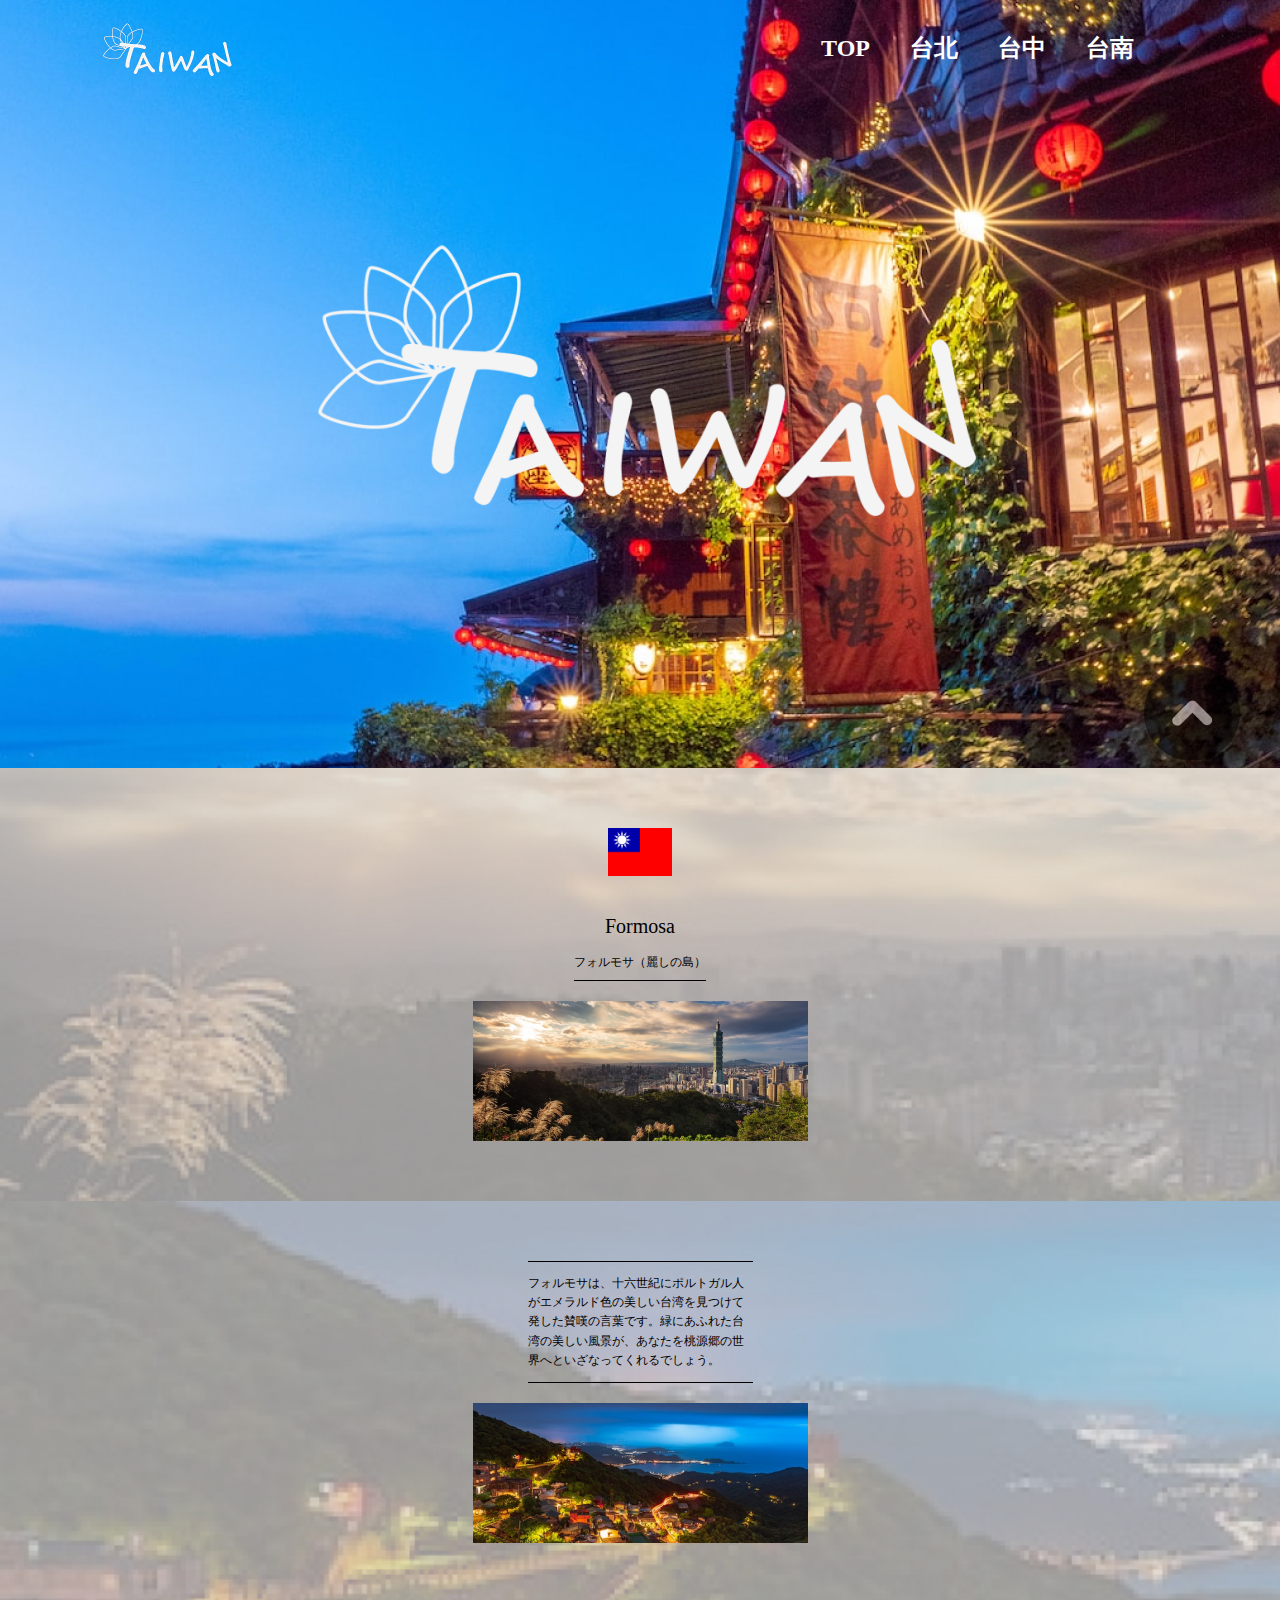
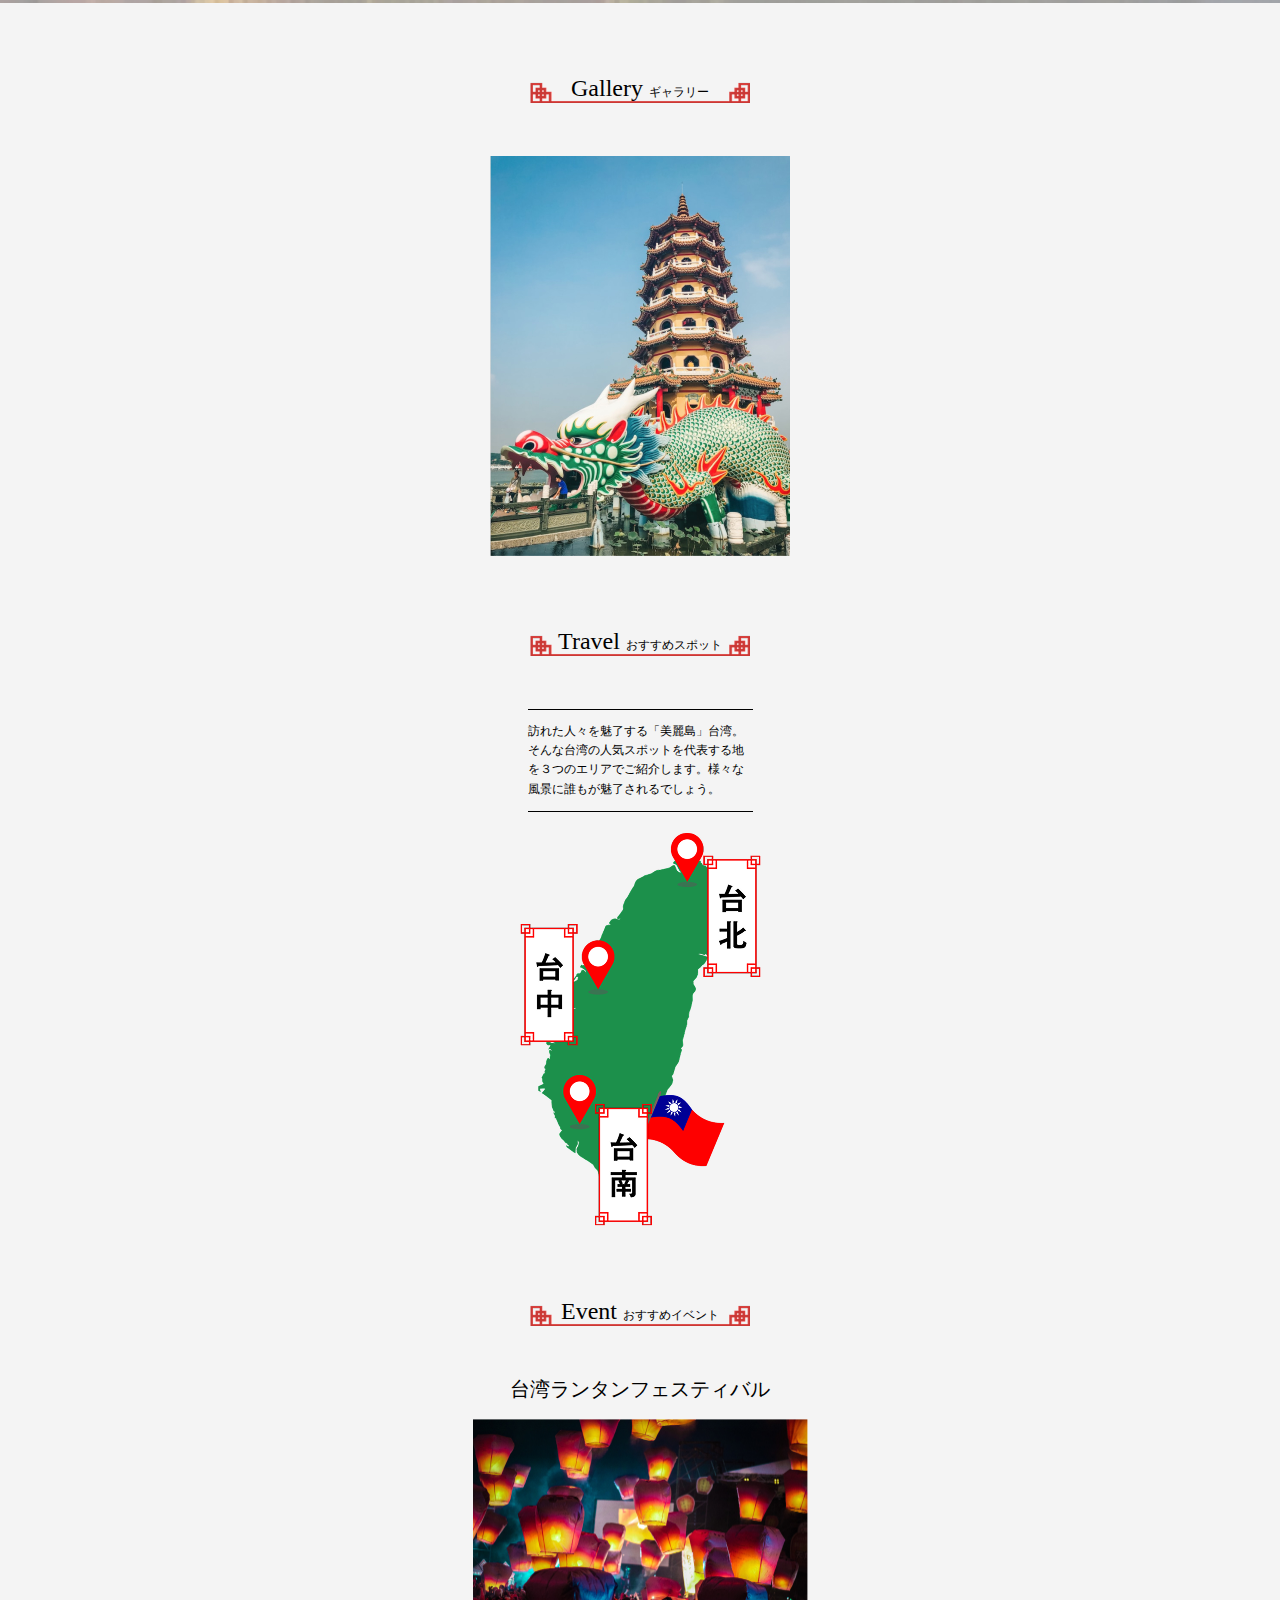
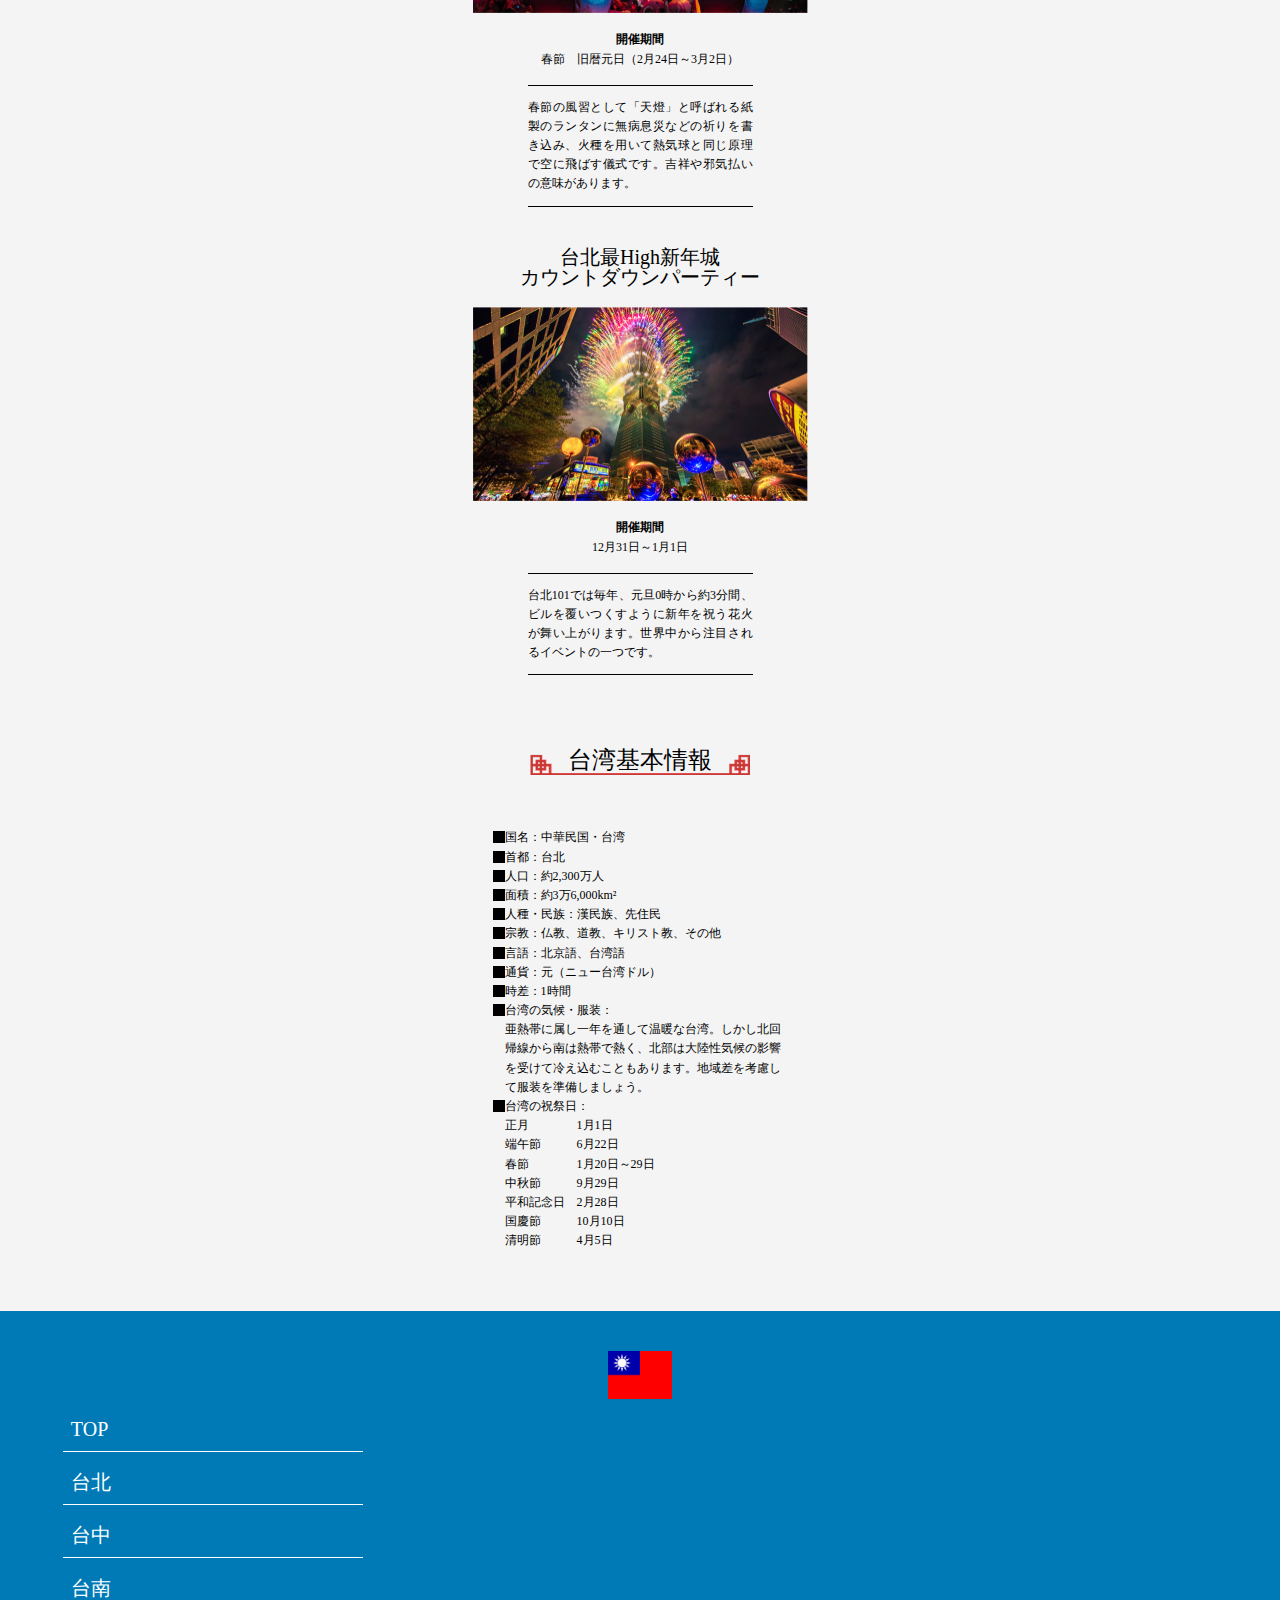
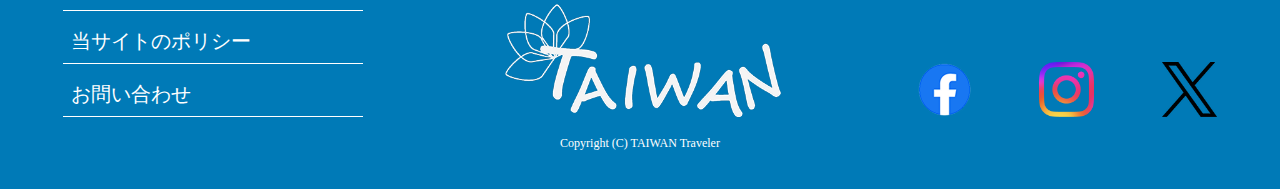
==== commit bd4b85f8: "btnできない" ====
--- a/taiwan-site/index.html
+++ b/taiwan-site/index.html
@@ -142,6 +142,7 @@
     </section>
   </main>
   <footer>
+    <a href="#" class="top_btn"><img src="common/image/topbtn.png" alt="矢印"></a>
     <div class="center">
       <img src="common/image/national_flag.svg" alt="台湾国旗" class="flag">
     </div>
--- a/taiwan-site/common/css/common.css
+++ b/taiwan-site/common/css/common.css
@@ -290,6 +290,13 @@
   }
 
   /* footer */
+  .top_btn {
+    position: fixed;
+    bottom: 140px;
+    right: 40px;
+    z-index: 9999;
+  }
+
   .flag {
     width: 64px;
     margin-top: 40px;
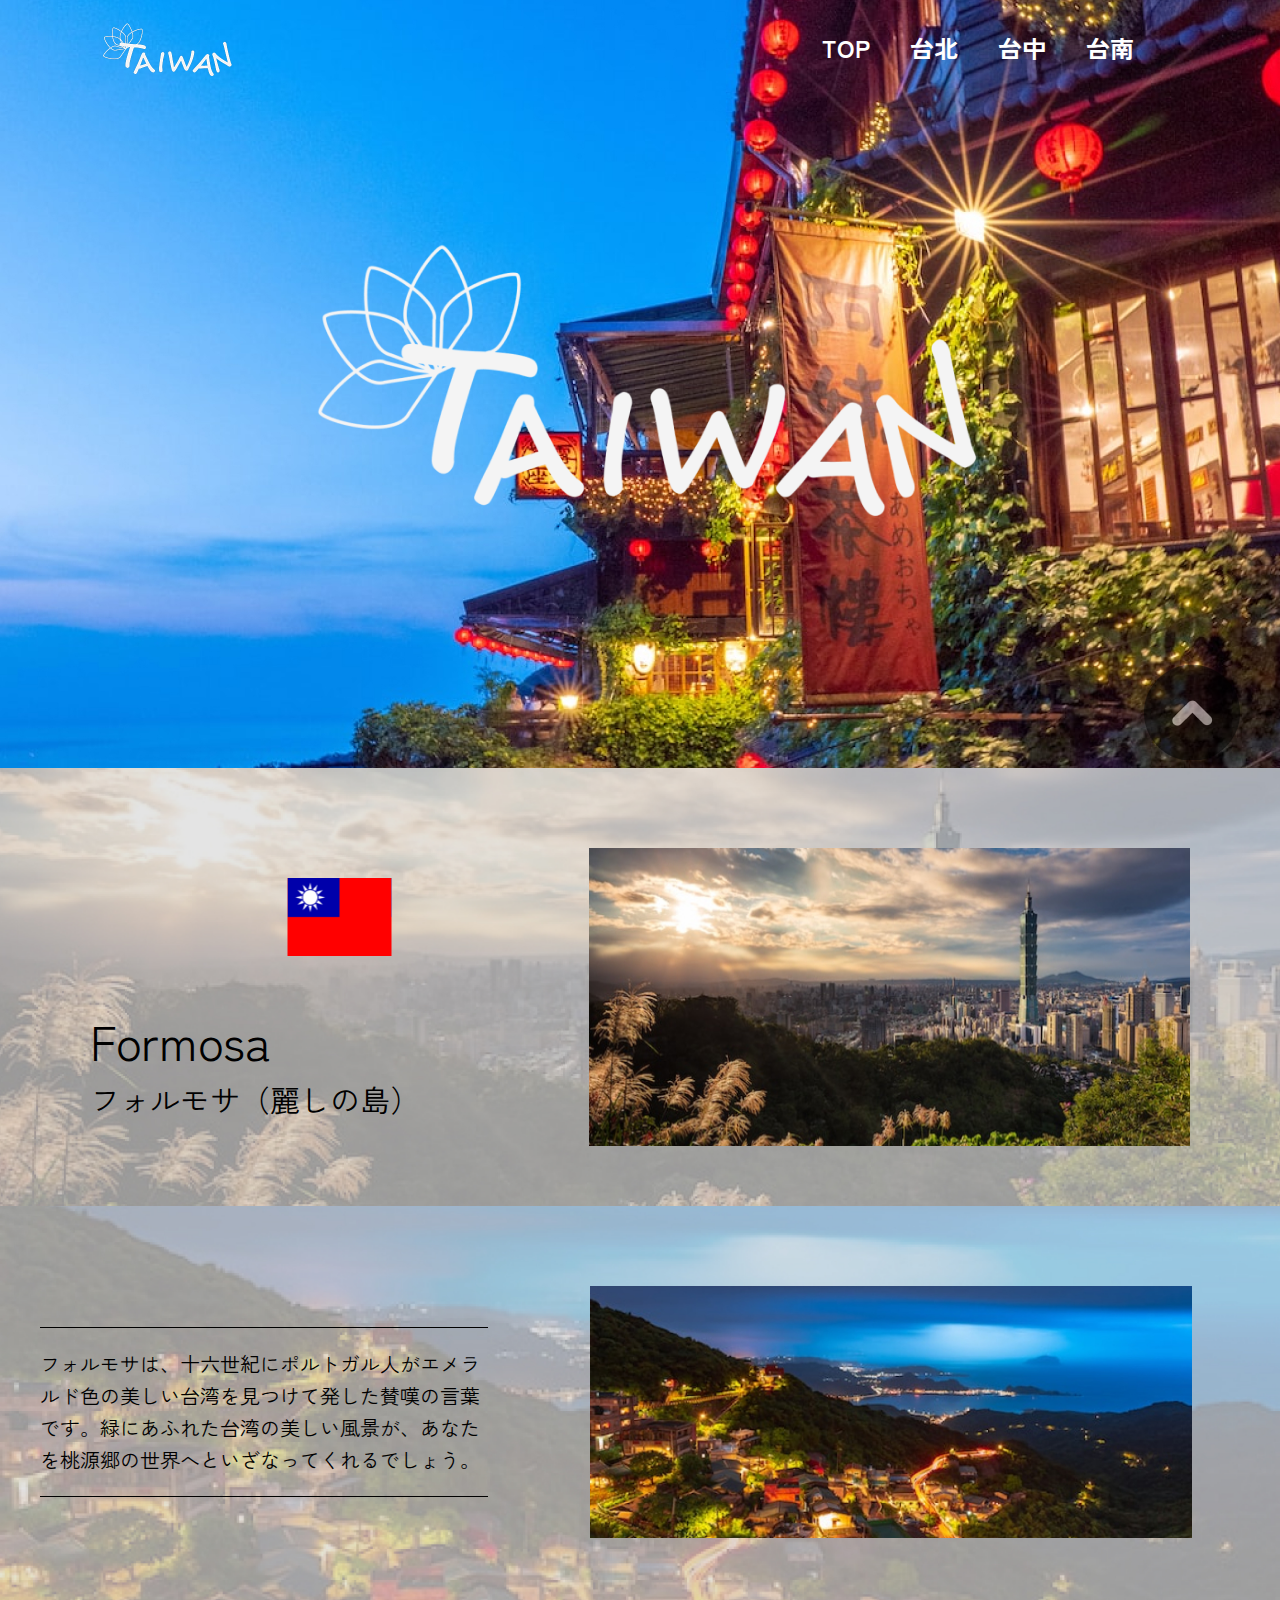
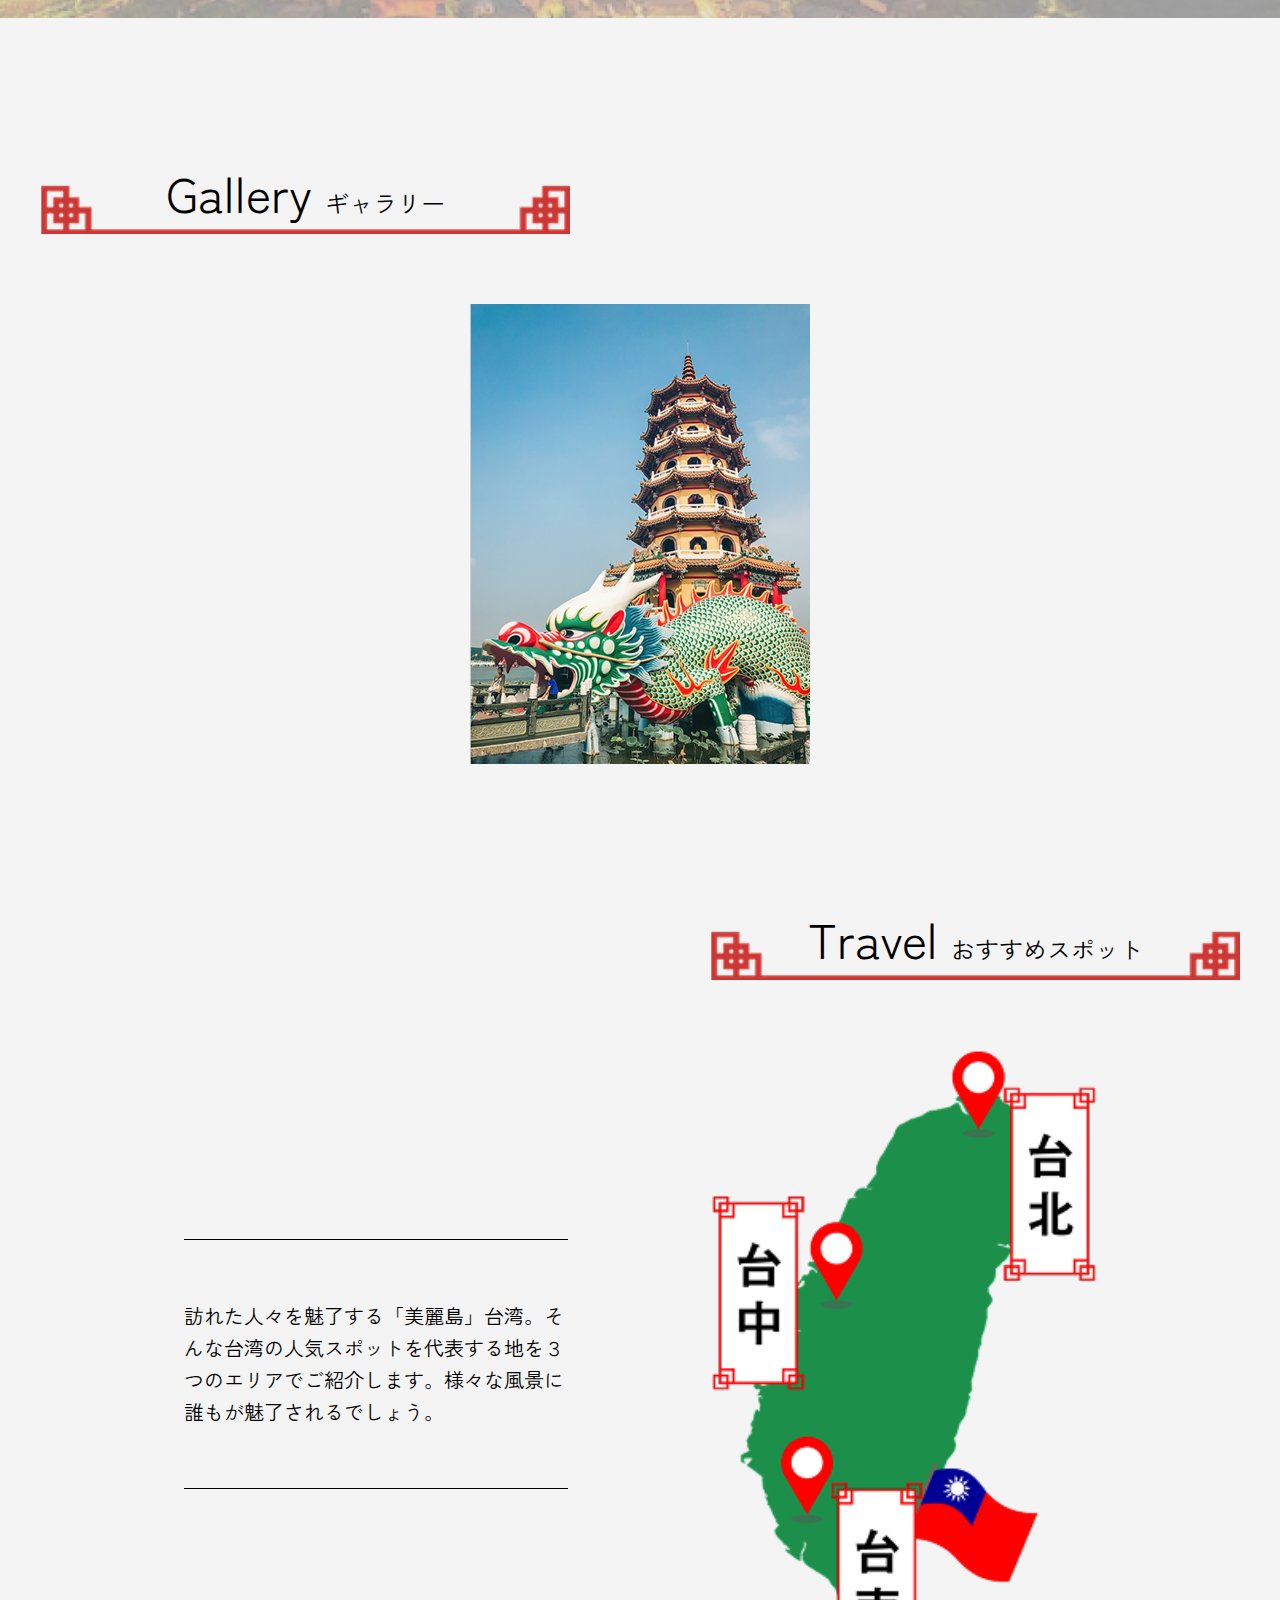
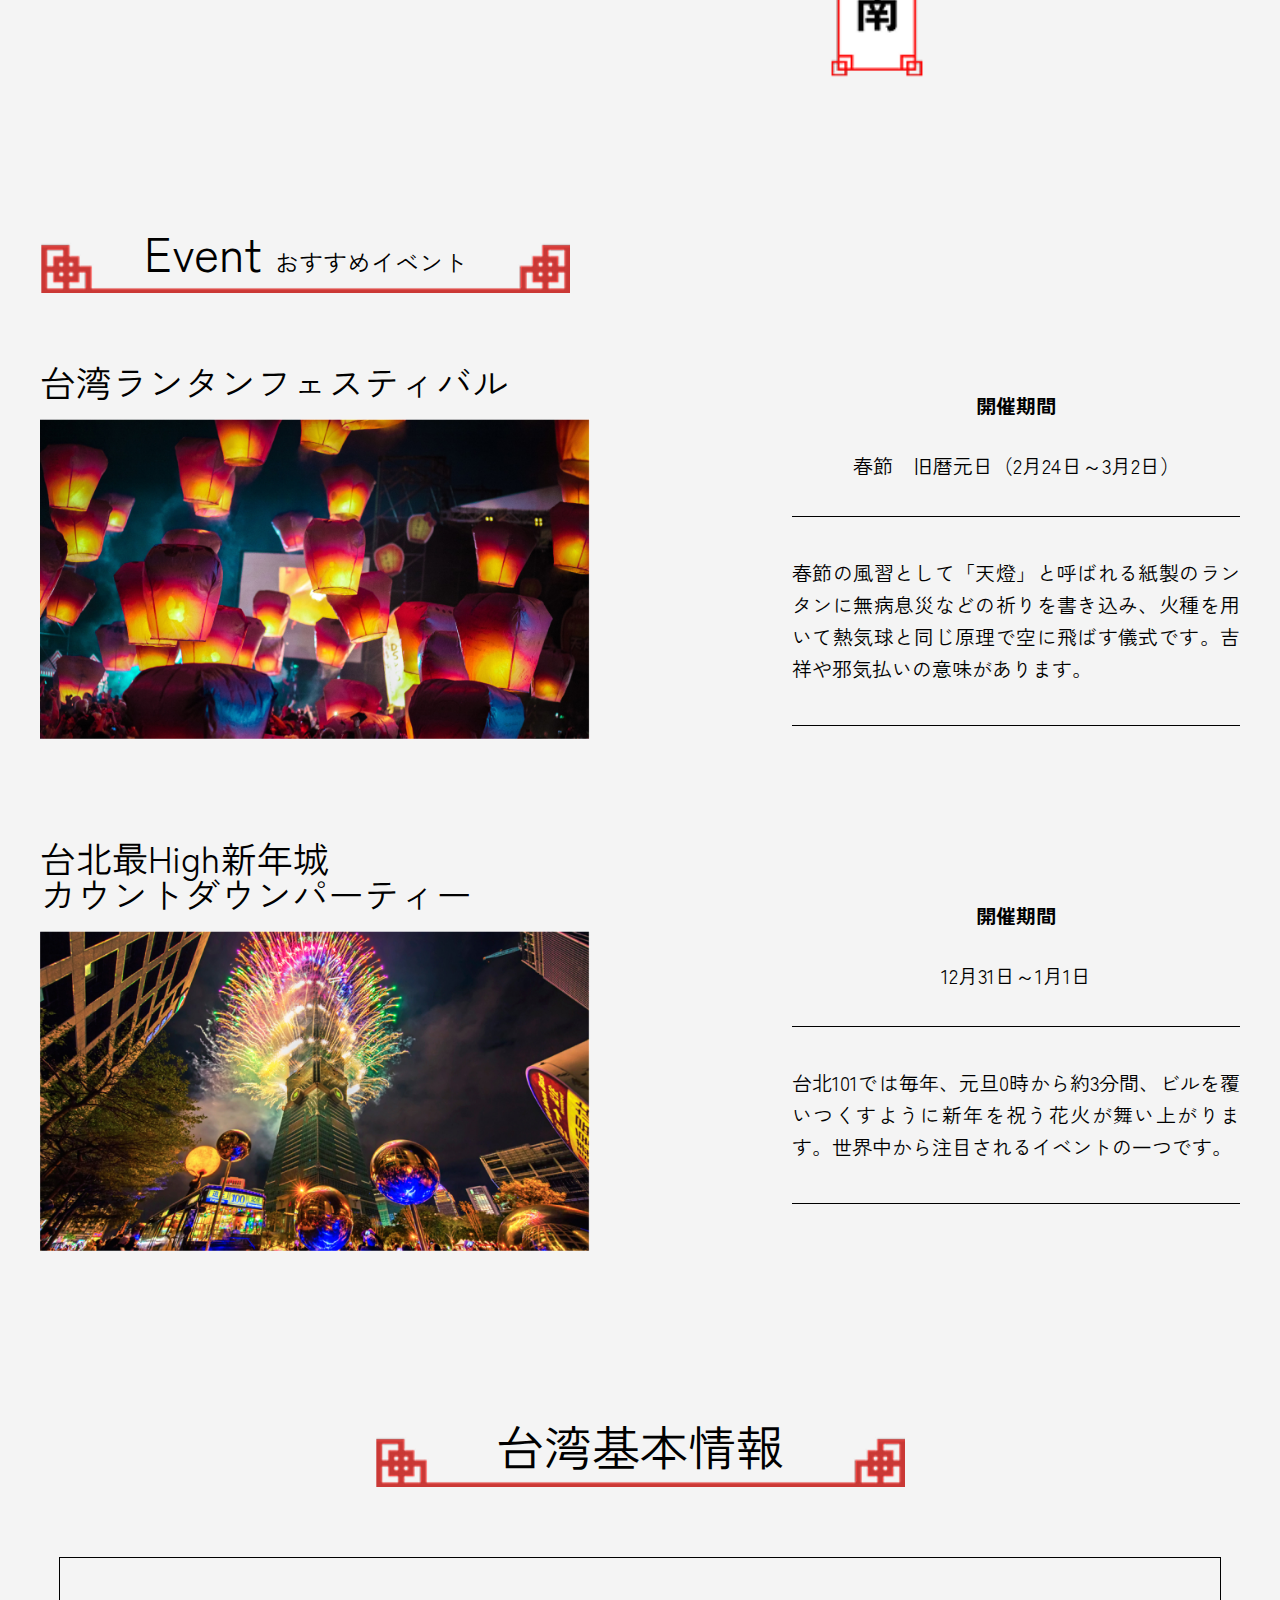
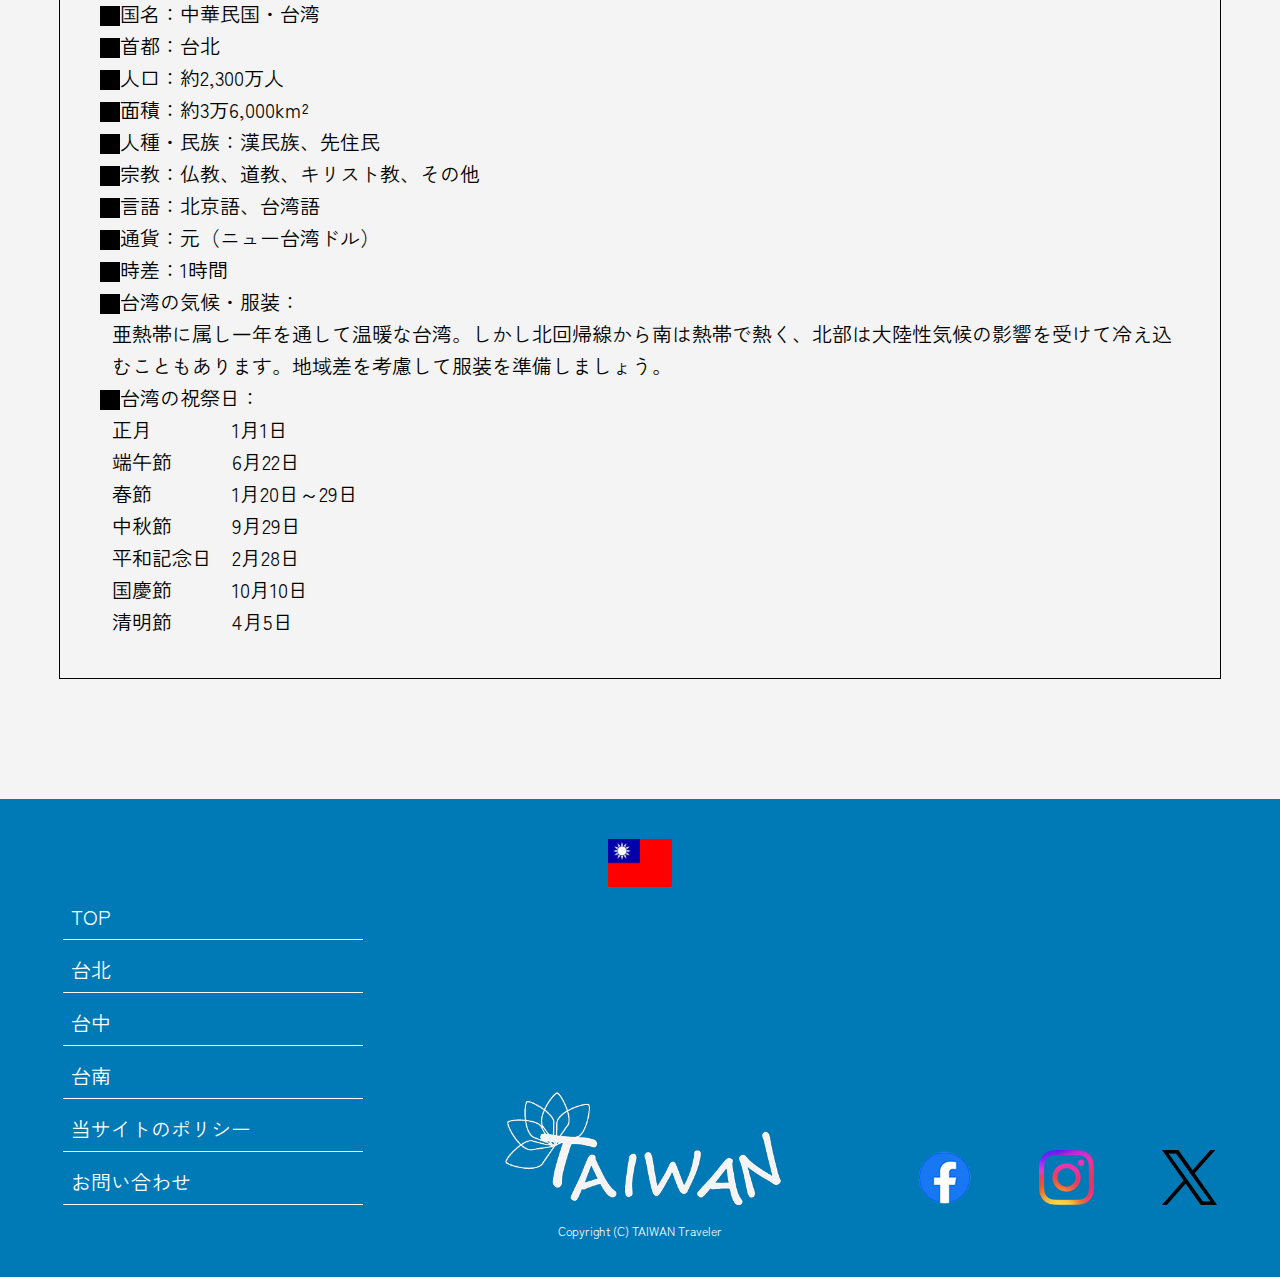
==== commit c0d10d6a: "pc" ====
--- a/taiwan-site/index.html
+++ b/taiwan-site/index.html
@@ -5,9 +5,8 @@
   <meta charset="UTF-8">
   <meta name="viewport" content="width=device-width, initial-scale=1.0">
   <link rel="stylesheet" href="common/css/reset.css">
-  <link rel="preconnect" href="https://fonts.googleapis.com">
-  <link rel="preconnect" href="https://fonts.gstatic.com" crossorigin>
-  <link href="https://fonts.googleapis.com/css2?family=Zen+Kaku+Gothic+New&display=swap" rel="stylesheet">
+  <link href="https://fonts.googleapis.com/css2?family=Zen+Kaku+Gothic+New:wght@300;400;500;700&display=swap"
+    rel="stylesheet">
   <link rel="stylesheet" href="common/css/common.css">
   <link rel="stylesheet" href="top/css/top.css">
   <title>TAIWAN</title>
@@ -59,46 +58,69 @@
   <main>
     <section class="introduction">
       <div class="intro_top">
-        <img src="common/image/national_flag.svg" alt="台湾国旗" class="intro_flag">
-        <h3>Formosa</h3>
-        <h4>フォルモサ（麗しの島）</h4>
-        <img src="top/image/top_intro_img1.jpg" alt="フォルモサの紹介画像（朝）" class="intro_img">
+        <div class="content">
+          <div class="intro_tl">
+            <img src="common/image/national_flag.svg" alt="台湾国旗" class="intro_flag">
+            <h3>Formosa</h3>
+            <h4>フォルモサ（麗しの島）</h4>
+          </div>
+          <img src="top/image/top_intro_img1.jpg" alt="フォルモサの紹介画像（朝）" class="intro_img">
+        </div>
       </div>
       <div class="intro_bottom">
-        <p>フォルモサは、十六世紀にポルトガル人がエメラルド色の美しい台湾を見つけて発した賛嘆の言葉です。緑にあふれた台湾の美しい風景が、あなたを桃源郷の世界へといざなってくれるでしょう。</p>
-        <img src="top/image/top_intro_img2.jpg" alt="フォルモサの紹介画像（夜）">
+        <div class="content">
+          <p>フォルモサは、十六世紀にポルトガル人がエメラルド色の美しい台湾を見つけて発した賛嘆の言葉です。緑にあふれた台湾の美しい風景が、あなたを桃源郷の世界へといざなってくれるでしょう。</p>
+          <img src="top/image/top_intro_img2.jpg" alt="フォルモサの紹介画像（夜）">
+        </div>
       </div>
     </section>
     <section class="gallery">
-      <h2>Gallery <span>ギャラリー</span></h2>
-      <img src="top/image/top_gallery_img1.jpg" alt="ギャラリー画像">
+      <div class="content">
+        <h2>Gallery <span>ギャラリー</span></h2>
+        <img src="top/image/top_gallery_img1.jpg" alt="ギャラリー画像">
+      </div>
     </section>
     <section class="travel">
-      <h2>Travel <span>おすすめスポット</span></h2>
-      <p>訪れた人々を魅了する「美麗島」台湾。そんな台湾の人気スポットを代表する地を３つのエリアでご紹介します。様々な風景に誰もが魅了されるでしょう。</p>
-      <img src="top/image/top_travel_map.png" alt="台湾の人気スポットのマップ">
+      <div class="content">
+        <h2>Travel <span>おすすめスポット</span></h2>
+        <div class="flex">
+          <p>訪れた人々を魅了する「美麗島」台湾。そんな台湾の人気スポットを代表する地を３つのエリアでご紹介します。様々な風景に誰もが魅了されるでしょう。</p>
+          <img src="top/image/top_travel_map.png" alt="台湾の人気スポットのマップ">
+        </div>
+      </div>
     </section>
     <section class="event">
-      <h2>Event <span>おすすめイベント</span></h2>
-      <div class="event1">
-        <h3>台湾ランタンフェスティバル</h3>
-        <img src="top/image/top_event_img1.jpg" alt="台湾ランタンフェスティバルの画像">
-        <p class="date_title">開催期間</p>
-        <p class="event_date">春節　旧暦元日（2月24日～3月2日）</p>
+      <div class="content">
+        <h2>Event <span>おすすめイベント</span></h2>
+        <div class="event1">
+          <div>
+            <h3>台湾ランタンフェスティバル</h3>
+            <img src="top/image/top_event_img1.jpg" alt="台湾ランタンフェスティバルの画像">
+          </div>
+          <div class="event_detail">
+            <p class="date_title">開催期間</p>
+            <p class="event_date">春節　旧暦元日（2月24日～3月2日）</p>
 
-        <p class="explanation">春節の風習として「天燈」と呼ばれる紙製のランタンに無病息災などの祈りを書き込み、火種を用いて熱気球と同じ原理で空に飛ばす儀式です。吉祥や邪気払いの意味があります。</p>
-      </div>
-      <div class="event2">
-        <h3>台北最High新年城<br>カウントダウンパーティー</h3>
-        <img src="top/image/top_event_img2.jpg" alt="台北最HIgh新年城カウントダウンパーティー">
-        <p class="date_title">開催期間</p>
-        <p class="event_date">12月31日～1月1日</p>
-        <p class="explanation">台北101では毎年、元旦0時から約3分間、ビルを覆いつくすように新年を祝う花火が舞い上がります。世界中から注目されるイベントの一つです。</p>
+            <p class="explanation">春節の風習として「天燈」と呼ばれる紙製のランタンに無病息災などの祈りを書き込み、火種を用いて熱気球と同じ原理で空に飛ばす儀式です。吉祥や邪気払いの意味があります。</p>
+          </div>
+        </div>
+        <div class="event2">
+          <div>
+            <h3>台北最High新年城<br>カウントダウンパーティー</h3>
+            <img src="top/image/top_event_img2.jpg" alt="台北最HIgh新年城カウントダウンパーティー">
+          </div>
+          <div class="event_detail">
+            <p class="date_title">開催期間</p>
+            <p class="event_date">12月31日～1月1日</p>
+            <p class="explanation">台北101では毎年、元旦0時から約3分間、ビルを覆いつくすように新年を祝う花火が舞い上がります。世界中から注目されるイベントの一つです。</p>
+          </div>
+        </div>
       </div>
     </section>
     <section class="info">
+      <div class="content"></div>
       <h2>台湾基本情報</h2>
-      <dl>
+      <dl class="info_detail">
         <dt class="info_title">国名</dt>
         <dd>中華民国・台湾</dd>
         <dt class="info_title">首都</dt>
@@ -139,6 +161,7 @@
           </dl>
         </dd>
       </dl>
+      </div>
     </section>
   </main>
   <footer>
--- a/taiwan-site/common/css/common.css
+++ b/taiwan-site/common/css/common.css
@@ -3,7 +3,7 @@
 
 /* common */
 body {
-  font-family: "Zen Kaku Gothic New,sans-serif";
+  font-family: "Zen Kaku Gothic New", sns-serif;
   font-size: 12px;
   font-weight: 400;
   box-sizing: border-box;
--- a/taiwan-site/top/css/top.css
+++ b/taiwan-site/top/css/top.css
@@ -212,8 +212,14 @@
 @media screen and (min-width:768px) {
 
   /* common */
-  body {
-    max-width: 1366px;
+  .content {
+    max-width: 1200px;
+    margin-left: auto;
+    margin-right: auto;
+  }
+
+  section {
+    margin-bottom: 120px;
   }
 
   /* header */
@@ -226,5 +232,183 @@
     display: none;
   }
 
+  /* headding */
+  h2 {
+    font-size: 48px;
+    width: 530px;
+    height: 96px;
+    padding-top: 30px;
+  }
+
+  h2 span {
+    font-size: 24px;
+  }
+
+  /* introduction */
+  .intro_top {
+    background: url(../image/pc_intro_img1.jpg) no-repeat center/cover;
+  }
+
+  .intro_top .content {
+    display: flex;
+    padding-top: 80px;
+    justify-content: center;
+  }
+
+  .intro_tl {
+    flex-basis: 39vw;
+  }
+
+  .intro_flag {
+    width: 117px;
+    height: 78px;
+    margin-bottom: 60px;
+    margin-top: 30px;
+    padding: 0;
+  }
+
+  .intro_top h3 {
+    font-size: 48px;
+    text-align: left;
+  }
+
+  .intro_top h4 {
+    font-size: calc(0.75rem + ((1vw - 3.75px) * 2.0182));
+    width: 100%;
+    text-align: left;
+    border-bottom: transparent;
+  }
+
+  .intro_img {
+    flex-basis: 47vw;
+    height: auto;
+  }
+
+  .intro_bottom {
+    margin: 0;
+    background: url('../image/pc_intro_img2.jpg') no-repeat center/cover;
+    padding-top: 80px;
+    padding-bottom: 80px;
+  }
+
+  .intro_bottom .content {
+    display: flex;
+  }
+
+  .intro_bottom p {
+    display: inline;
+    margin: 0;
+    font-size: 20px;
+    width: 35vw;
+    padding-top: 20px;
+    padding-bottom: 20px;
+    margin-top: auto;
+    margin-bottom: auto;
+    margin-right: 8vw;
+  }
+
+  .intro_bottom img {
+    width: 47vw;
+    height: auto;
+  }
+
+  /* gallery */
+  .gallery .content h2 {
+    margin-left: 0;
+  }
+
+  .gallery img {
+    width: 340px;
+    height: auto;
+  }
+
+  /* travel */
+  .travel h2 {
+    margin-right: 0;
+  }
+
+  .travel .flex {
+    justify-content: space-evenly;
+  }
+
+  .travel p {
+    width: 30vw;
+    font-size: 20px;
+    padding-top: 60px;
+    padding-bottom: 60px;
+    margin: auto 0;
+  }
+
+  .travel img {
+    width: 30vw;
+  }
+
+  /* event */
+  .event h2 {
+    margin-left: 0;
+  }
+
+  .event1,
+  .event2 {
+    display: flex;
+    justify-content: space-between;
+    margin-bottom: 80px;
+  }
+
+  .event h3 {
+    text-align: left;
+    font-size: 36px;
+    line-height: 1;
+  }
+
+  .event img {
+    width: 43vw;
+    height: auto;
+  }
+
+  .event_detail {
+    flex-basis: 35vw;
+    margin-top: auto;
+    margin-bottom: auto;
+  }
+
+  .date_title {
+    font-size: 20px;
+    margin-bottom: 40px;
+  }
+
+  .event_date {
+    font-size: 20px;
+    margin-bottom: 40px;
+  }
+
+  .explanation {
+    font-size: 20px;
+    margin: 0;
+    width: 100%;
+    padding-top: 40px;
+    padding-bottom: 40px;
+  }
+
+  /* info */
+  .info_detail {
+    border: solid 1px #000;
+    padding: 40px;
+    font-size: 20px;
+  }
+
+  .info dl {
+    max-width: 1080px;
+  }
+
+  .info .info_title::before {
+    width: 20px;
+    height: 20px;
+    margin-top: 8px;
+  }
+
+  .holiday dt {
+    width: 120px;
+  }
 
 }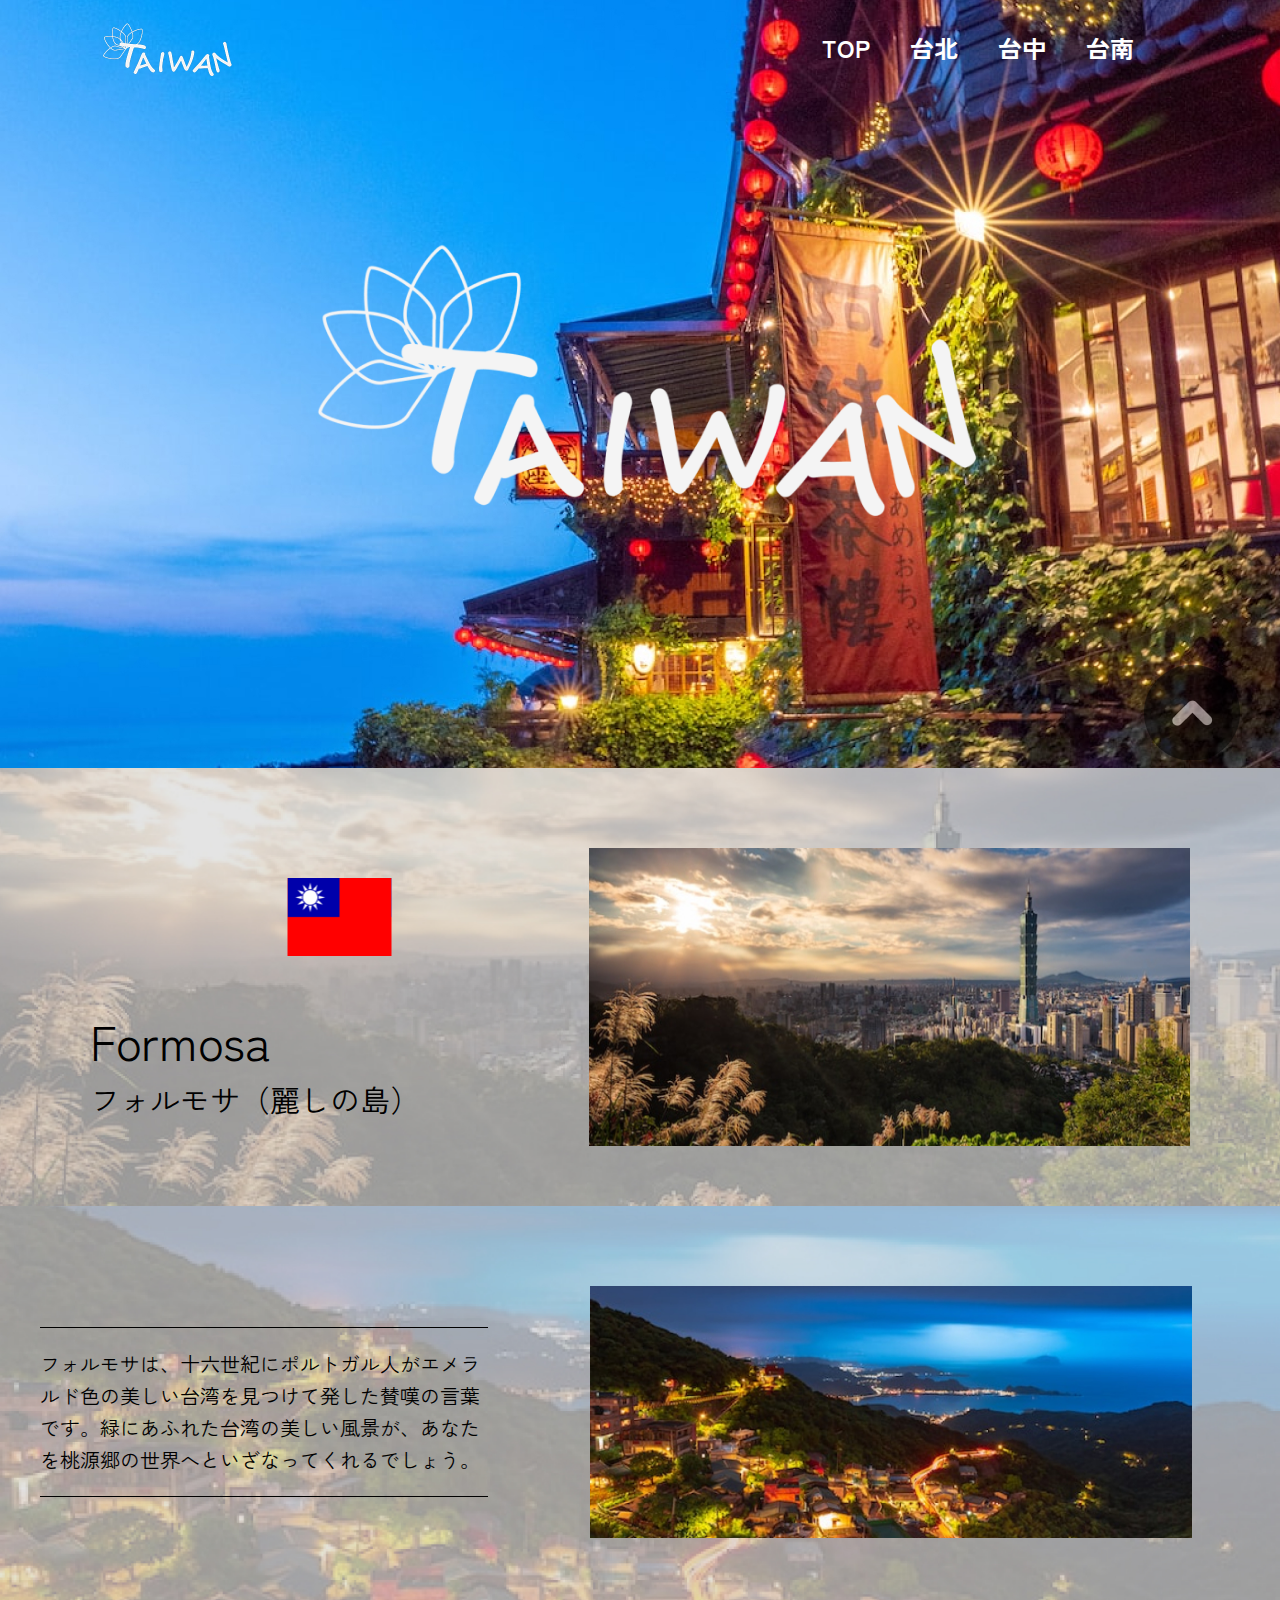
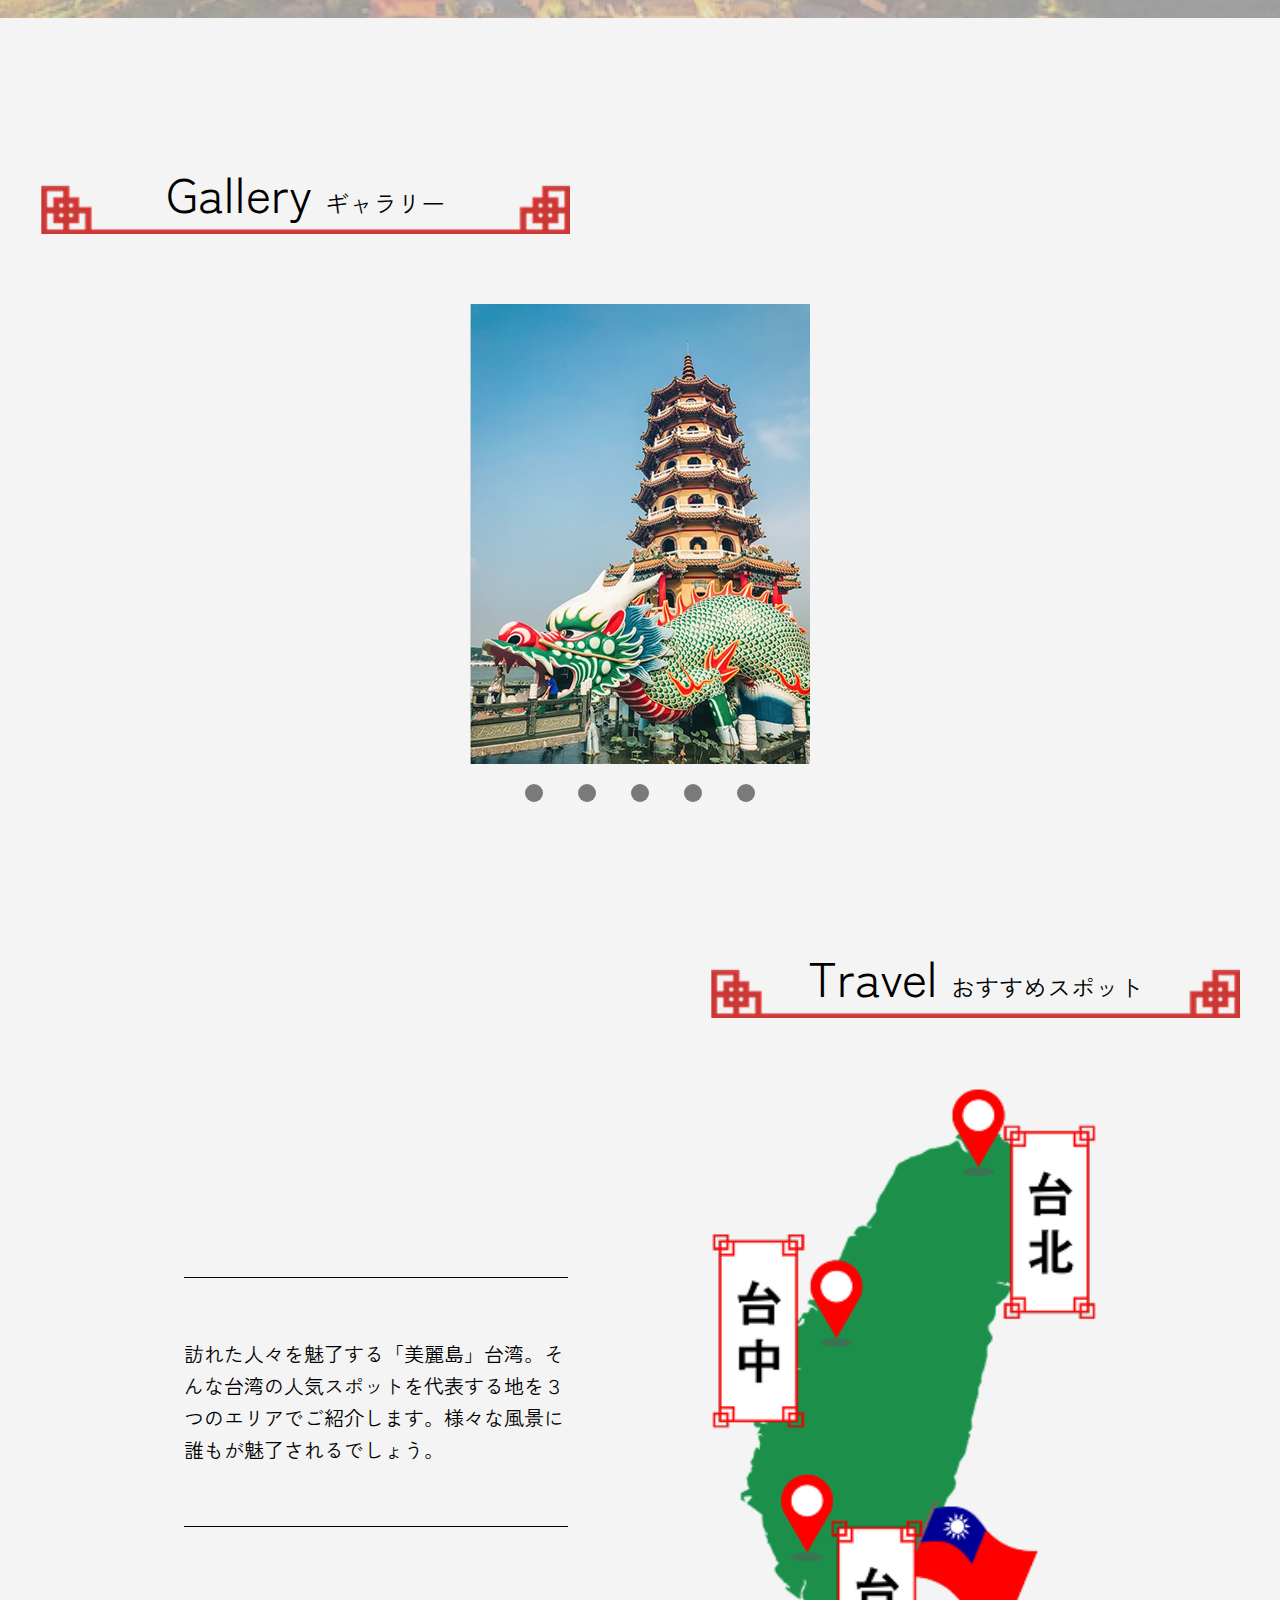
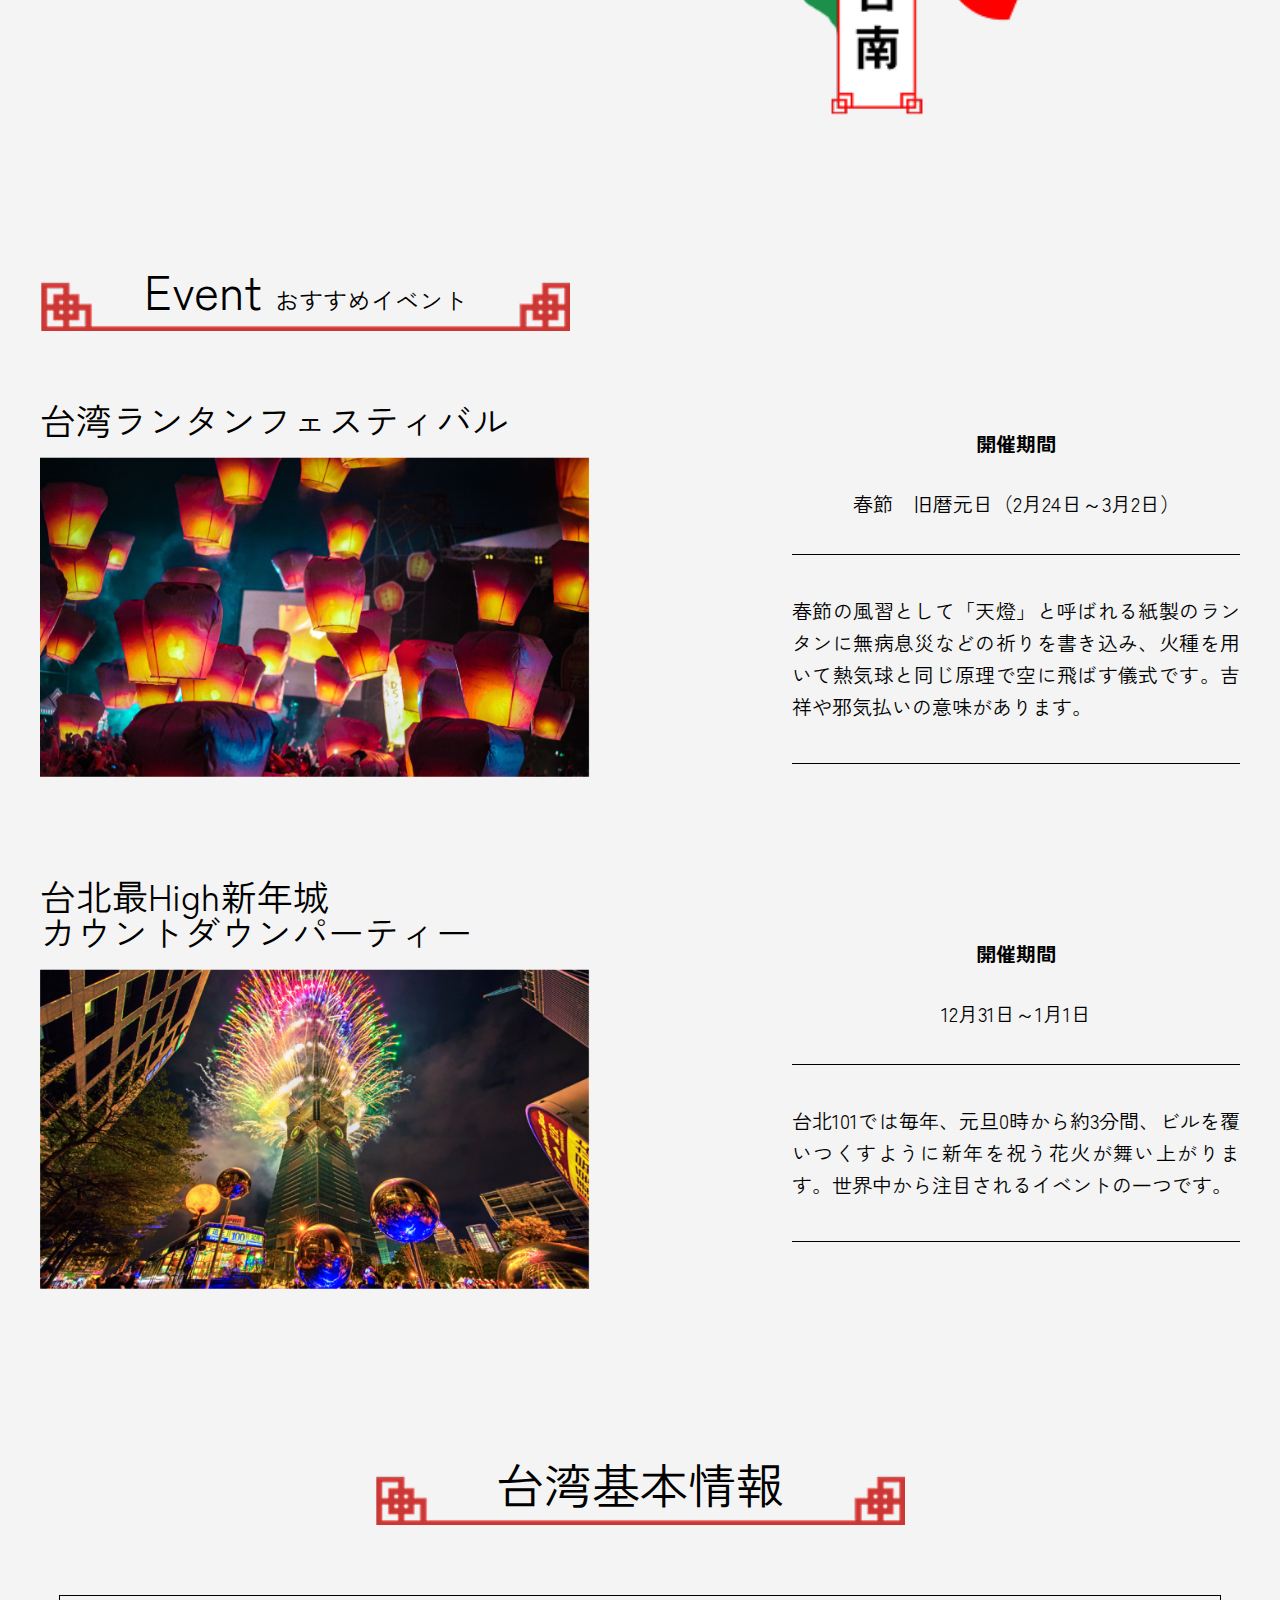
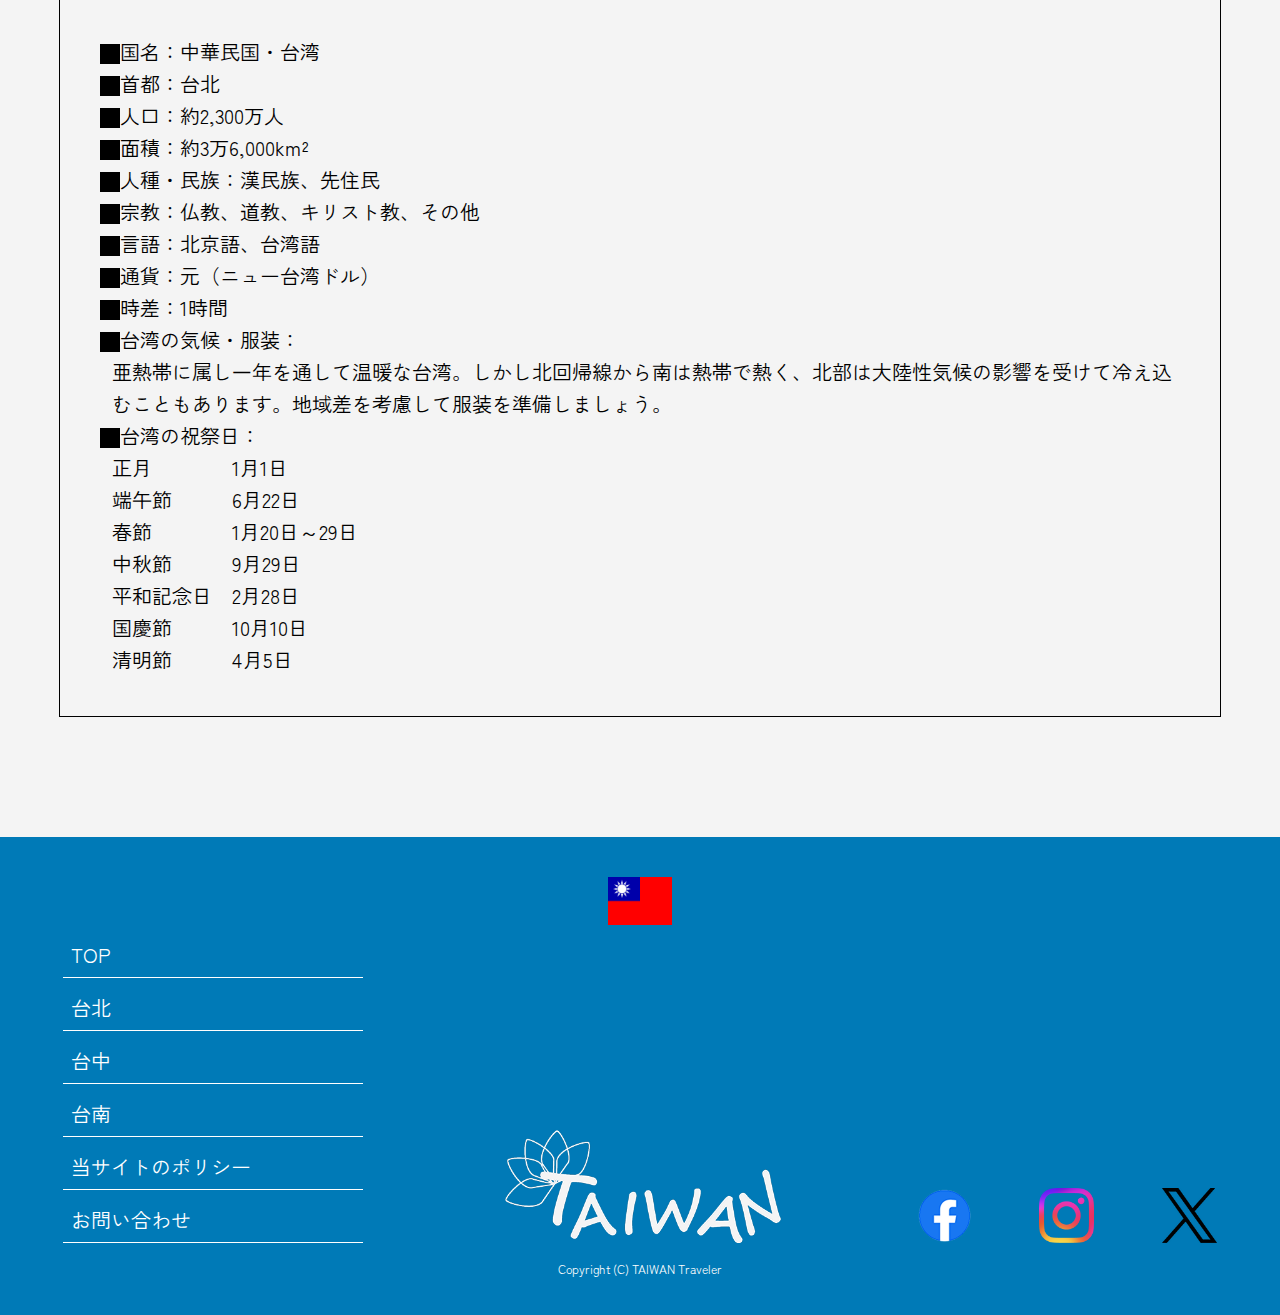
==== commit 00374b30: "js" ====
--- a/taiwan-site/index.html
+++ b/taiwan-site/index.html
@@ -77,13 +77,21 @@
     <section class="gallery">
       <div class="content">
         <h2>Gallery <span>ギャラリー</span></h2>
-        <img src="top/image/top_gallery_img1.jpg" alt="ギャラリー画像">
+        <img id="photo" src="top/image/top_gallery_img1.jpg" alt="ギャラリー画像">
+        <ul>
+          <li class="btn" data-image="top/image/top_gallery_img1.jpg"></li>
+          <li class="btn" data-image="top/image/top_gallery_img2.jpg"></li>
+          <li class="btn" data-image="top/image/top_gallery_img3.jpg"></li>
+          <li class="btn" data-image="top/image/top_gallery_img4.jpg"></li>
+          <li class="btn" data-image="top/image/top_gallery_img5.jpg"></li>
+        </ul>
+
       </div>
     </section>
     <section class="travel">
       <div class="content">
         <h2>Travel <span>おすすめスポット</span></h2>
-        <div class="flex">
+        <div class="pc_flex">
           <p>訪れた人々を魅了する「美麗島」台湾。そんな台湾の人気スポットを代表する地を３つのエリアでご紹介します。様々な風景に誰もが魅了されるでしょう。</p>
           <img src="top/image/top_travel_map.png" alt="台湾の人気スポットのマップ">
         </div>
@@ -189,6 +197,7 @@
     </div>
     <p class="copyright">Copyright (C) TAIWAN Traveler</p>
   </footer>
+  <script src="top/js/top.js"></script>
 </body>
 
 </html>--- a/taiwan-site/common/css/common.css
+++ b/taiwan-site/common/css/common.css
@@ -39,6 +39,23 @@
 /* footer */
 footer {
   background-color: #007AB7;
+  position: relative;
+}
+
+#a {
+  width: 100px;
+  height: 100px;
+  padding: 5px;
+  animation: a1 3s infinite linear;
+}
+
+#d {
+  display: flex;
+  width: 100%;
+  justify-content: center;
+  position: absolute;
+  top: -180px;
+  left: 35%;
 }
 
 .center {
@@ -76,6 +93,7 @@
   z-index: 99;
 }
 
+
 .sns_logo a {
   display: inline-block;
   height: 100%;
@@ -83,6 +101,10 @@
 
 .sns_logo li:not(:first-of-type) {
   margin-left: 20px;
+}
+
+.f_img {
+  display: none;
 }
 
 .sns_logo li img {
@@ -96,10 +118,6 @@
   color: #fff;
   padding-bottom: 20px;
   text-align: center;
-}
-
-.f_img {
-  display: none;
 }
 
 /* drawer menu*/
@@ -289,70 +307,70 @@
     padding: 20px;
   }
 
-  /* footer */
-  .top_btn {
-    position: fixed;
-    bottom: 140px;
-    right: 40px;
-    z-index: 9999;
-  }
-
-  .flag {
-    width: 64px;
-    margin-top: 40px;
-  }
-
-  .flex {
-    display: flex;
-    justify-content: space-around;
-  }
-
-  .f_nav,
-  .f_img,
-  .sns_logo {
-    flex-basis: 30%;
-    max-width: 300px;
-  }
-
-  .f_nav {
-    width: 100%;
-    margin: 0;
-  }
-
-  .f_nav li {
-
-    font-size: 20px;
-    padding-bottom: 12px;
-    margin-bottom: 20px;
-  }
-
-  .f_img {
-    display: block;
-    width: 240px;
-    height: auto;
-    margin-top: auto;
-    margin-bottom: 20px;
-  }
-
-  .sns_logo {
-    margin: auto 0 20px 0;
-    justify-content: space-between;
-  }
-
-  .sns_logo li a img {
-    width: 55px;
-    height: 55px;
-  }
-
-  .sns_logo li:not(:first-of-type) {
-    margin-left: 0px;
-  }
-
-  .copyright {
-    font-size: 12px;
-    padding-bottom: 40px;
-  }
-
+}
+
+/* footer */
+.top_btn {
+  position: fixed;
+  bottom: 140px;
+  right: 40px;
+  z-index: 9999;
+}
+
+.flag {
+  width: 64px;
+  margin-top: 40px;
+}
+
+.flex {
+  display: flex;
+  justify-content: space-around;
+}
+
+.f_nav,
+.f_img,
+.sns_logo {
+  flex-basis: 30%;
+  max-width: 300px;
+}
+
+.f_nav {
+  width: 100%;
+  margin: 0;
+}
+
+.f_nav li {
+
+  font-size: 20px;
+  padding-bottom: 12px;
+  margin-bottom: 20px;
+}
+
+.f_img {
+  display: block;
+  width: 240px;
+  height: auto;
+  margin-top: auto;
+  margin-bottom: 20px;
+}
+
+.sns_logo {
+  margin: auto 0 20px 0;
+  justify-content: space-between;
+}
+
+.sns_logo li a img {
+  width: 55px;
+  height: 55px;
+}
+
+.sns_logo li:not(:first-of-type) {
+  margin-left: 0px;
+}
+
+.copyright {
+  font-size: 12px;
+  padding-bottom: 40px;
 }
 
 /* ロード画面 */
--- a/taiwan-site/top/css/top.css
+++ b/taiwan-site/top/css/top.css
@@ -118,6 +118,22 @@
 .gallery img {
   width: 300px;
   height: 400px;
+  margin-bottom: 20px;
+}
+
+.gallery ul {
+  display: flex;
+  justify-content: space-evenly;
+  max-width: 300px;
+  margin-right: auto;
+  margin-left: auto;
+}
+
+.gallery ul li {
+  width: 18px;
+  height: 18px;
+  background-color: #00000080;
+  border-radius: 50%;
 }
 
 /* travel */
@@ -313,6 +329,11 @@
   }
 
   /* gallery */
+  .pc_flex {
+    display: flex;
+    justify-content: space-evenly;
+  }
+
   .gallery .content h2 {
     margin-left: 0;
   }
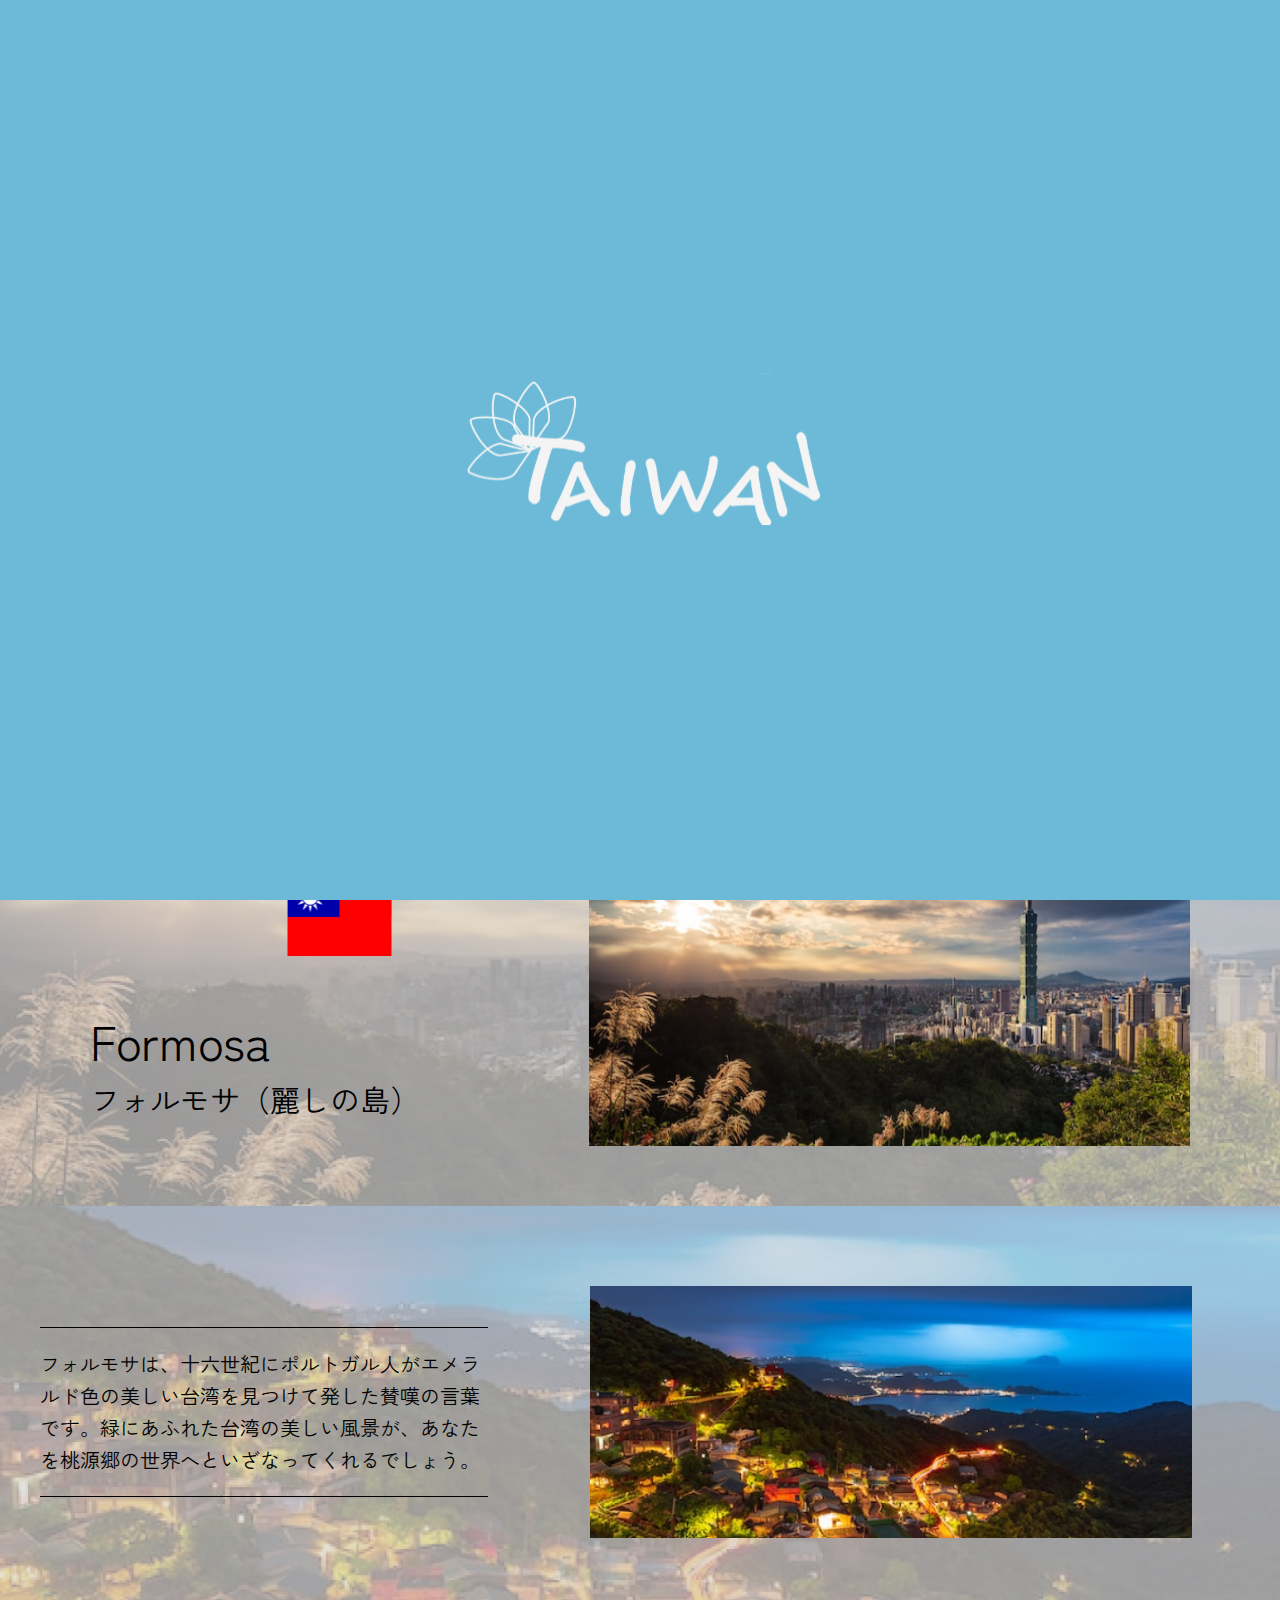
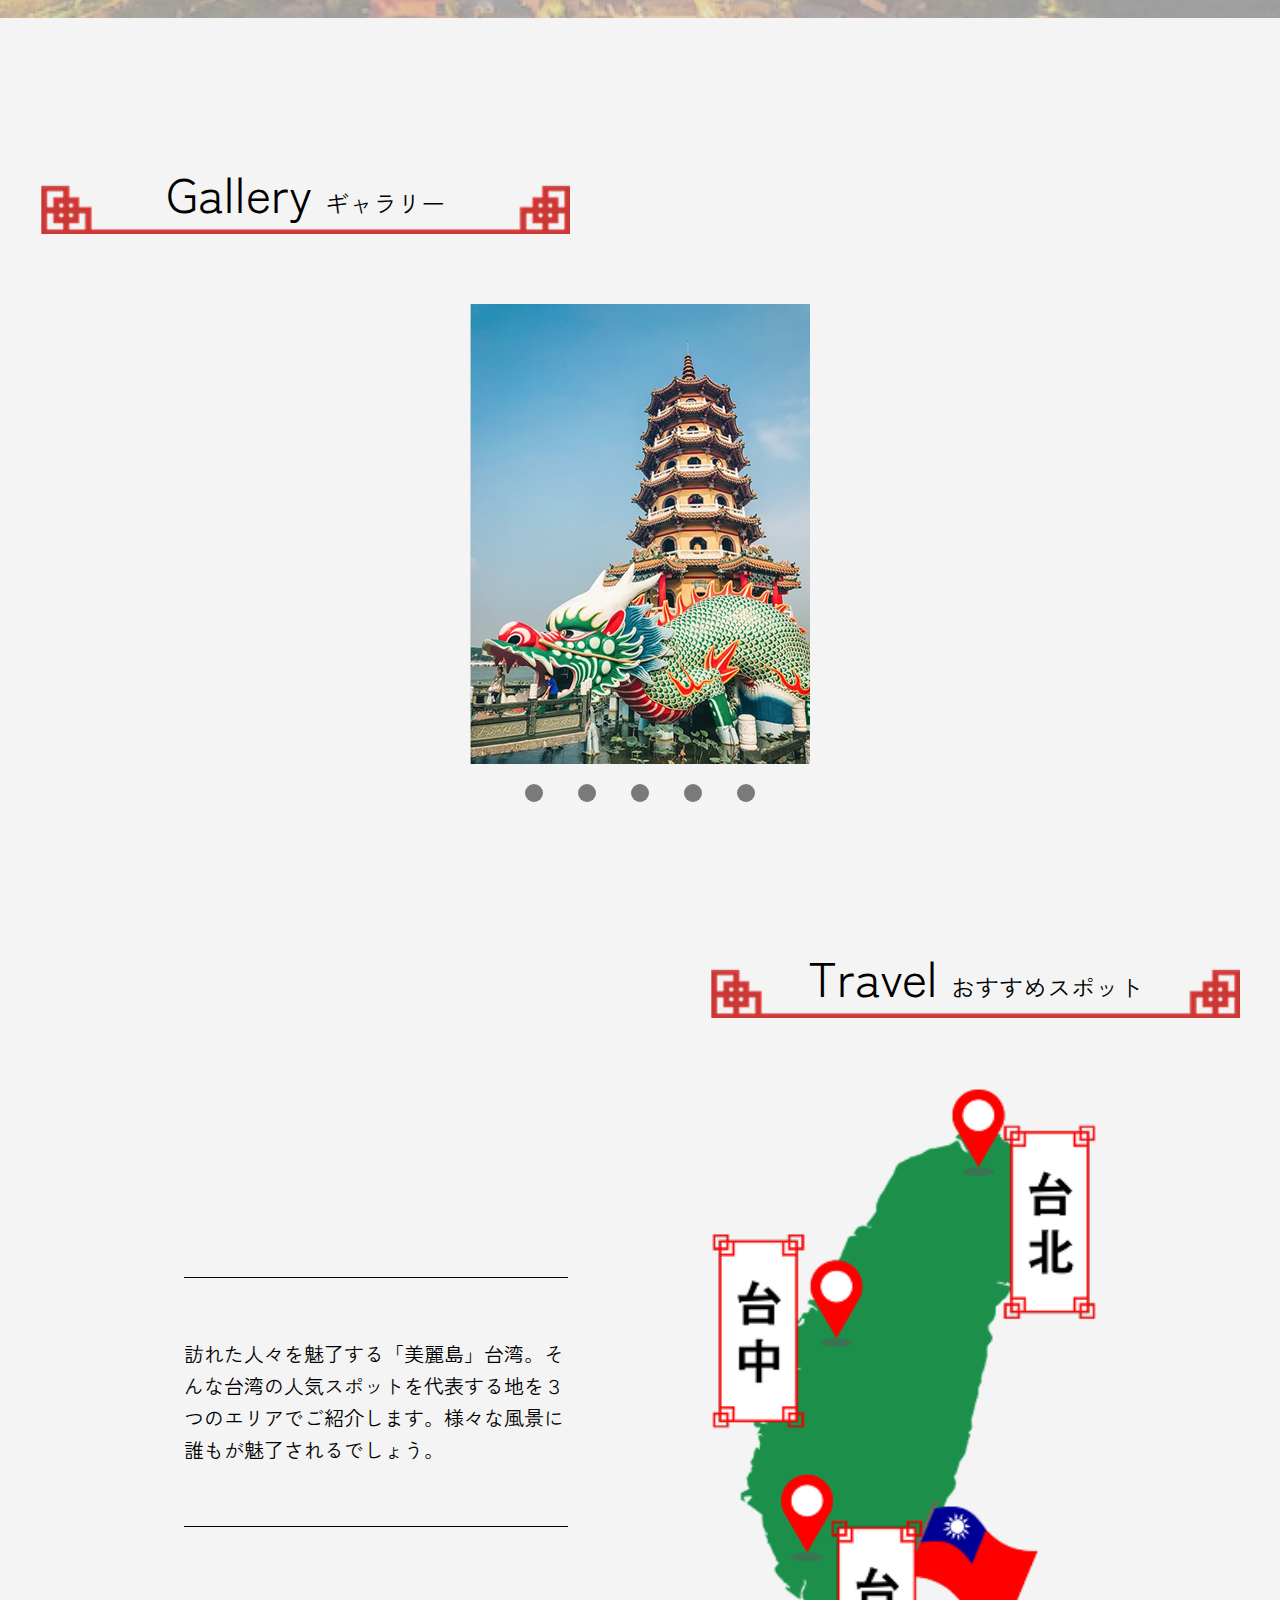
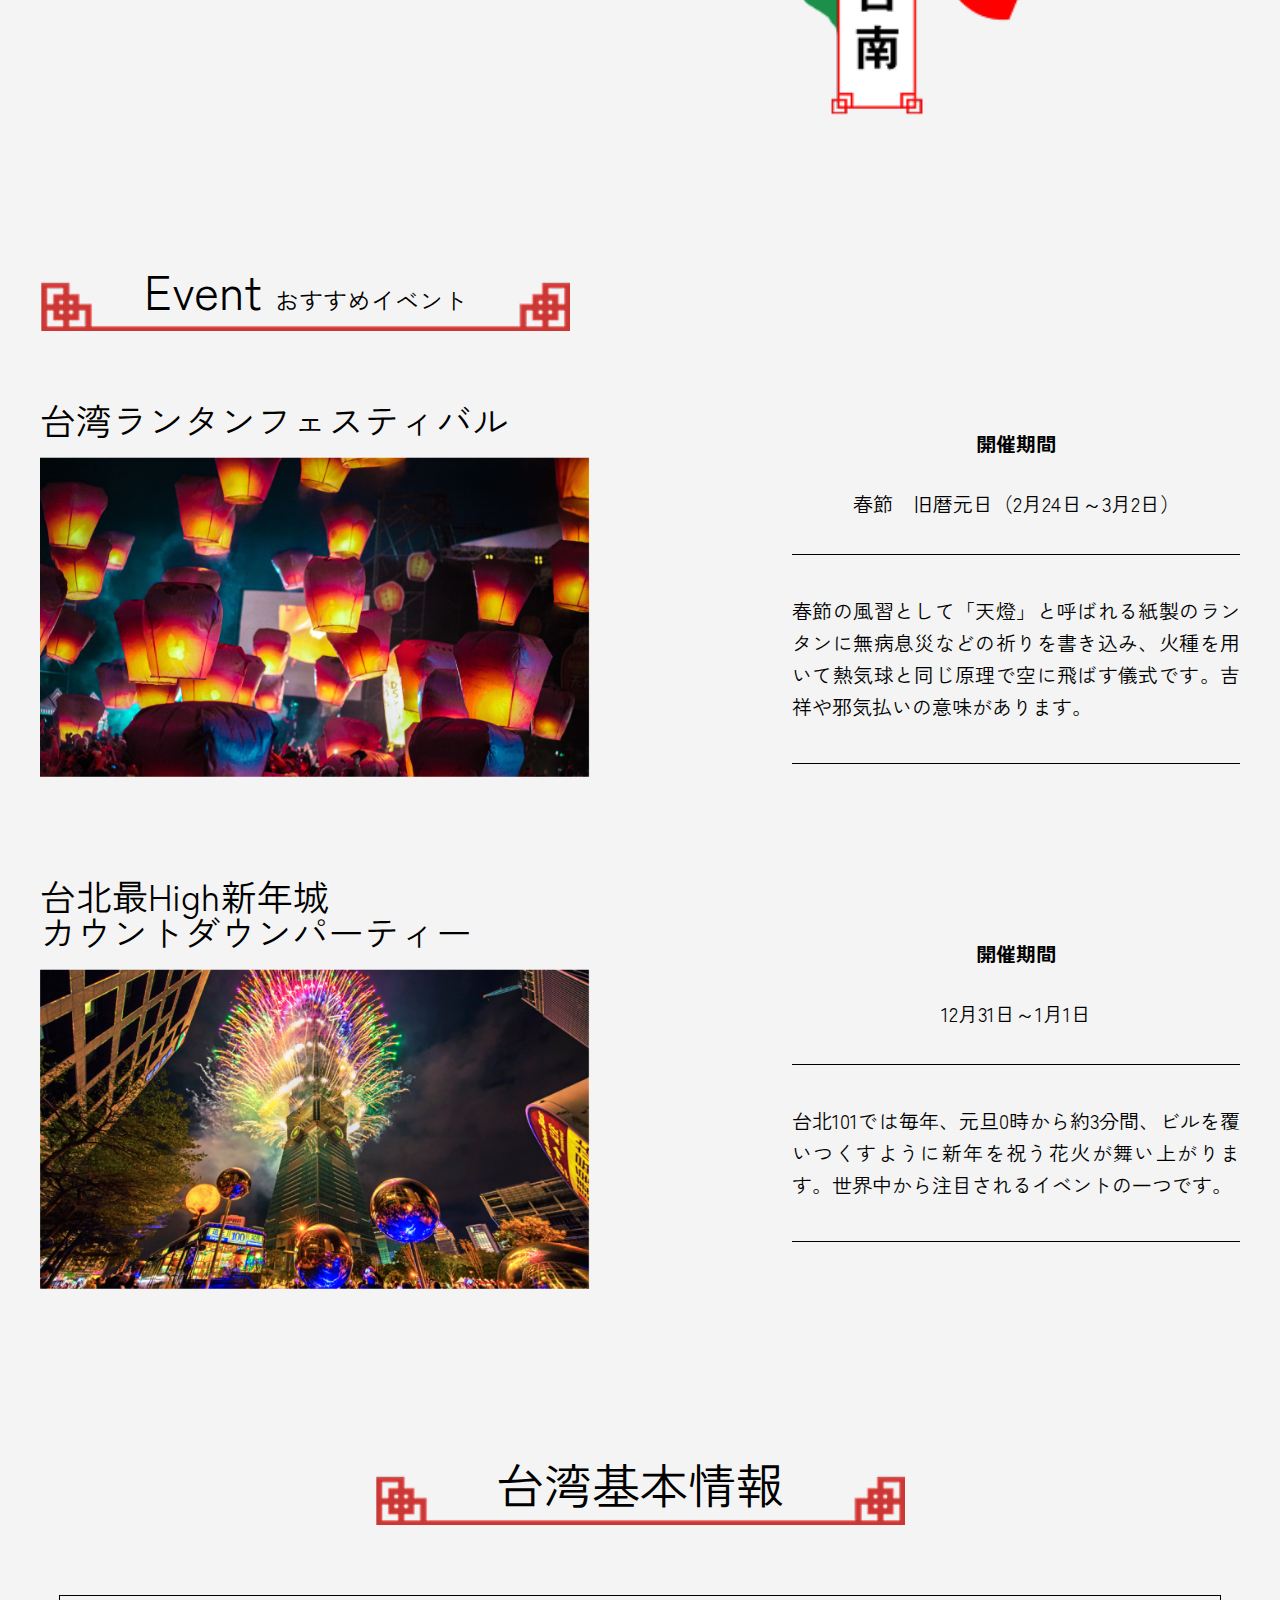
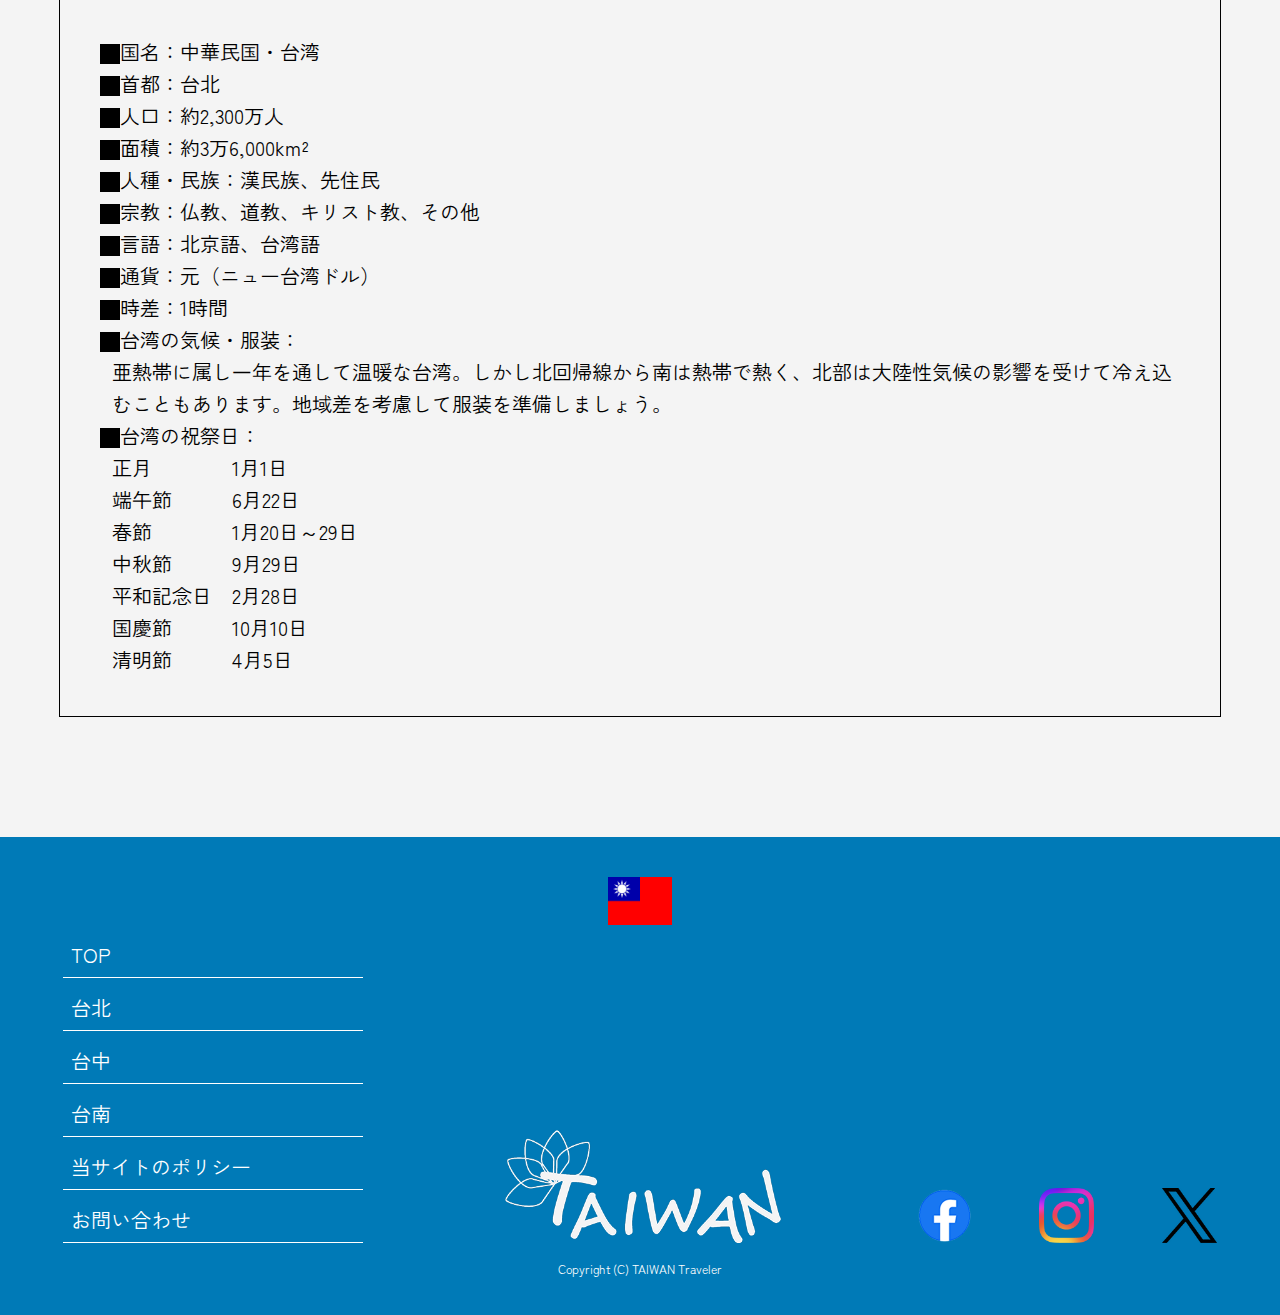
==== commit a1c23d75: "load" ====
--- a/taiwan-site/index.html
+++ b/taiwan-site/index.html
@@ -1,5 +1,5 @@
 <!DOCTYPE html>
-<html lang="ja">
+<html lang="ja" class="scroll">
 
 <head>
   <meta charset="UTF-8">
@@ -14,6 +14,11 @@
 
 <body>
   <header>
+    <!-- loading -->
+    <div class="loading">
+      <img src="tainan/image/logo.svg" alt="ロゴ" id="cc">
+    </div>
+
     <!-- ドロワーメニュー -->
     <!-- global menu スマホ用nav-->
     <nav class="g_menu">
@@ -56,6 +61,8 @@
 
   </header>
   <main>
+
+
     <section class="introduction">
       <div class="intro_top">
         <div class="content">
@@ -126,54 +133,53 @@
       </div>
     </section>
     <section class="info">
-      <div class="content"></div>
-      <h2>台湾基本情報</h2>
-      <dl class="info_detail">
-        <dt class="info_title">国名</dt>
-        <dd>中華民国・台湾</dd>
-        <dt class="info_title">首都</dt>
-        <dd>台北</dd>
-        <dt class="info_title">人口</dt>
-        <dd>約2,300万人</dd>
-        <dt class="info_title">面積</dt>
-        <dd>約3万6,000km&sup2;</dd>
-        <dt class="info_title">人種・民族</dt>
-        <dd>漢民族、先住民</dd>
-        <dt class="info_title">宗教</dt>
-        <dd>仏教、道教、キリスト教、その他</dd>
-        <dt class="info_title">言語</dt>
-        <dd>北京語、台湾語</dd>
-        <dt class="info_title">通貨</dt>
-        <dd>元（ニュー台湾ドル）</dd>
-        <dt class="info_title">時差</dt>
-        <dd>1時間</dd>
-        <dt class="info_title">台湾の気候・服装</dt><br>
-        <dd class="left_space">亜熱帯に属し一年を通して温暖な台湾。しかし北回帰線から南は熱帯で熱く、北部は大陸性気候の影響を受けて冷え込むこともあります。地域差を考慮して服装を準備しましょう。</dd>
-        <dt class="info_title">台湾の祝祭日</dt><br>
-        <dd>
-          <dl class="holiday">
-            <dt>正月</dt>
-            <dd>1月1日</dd>
-            <dt>端午節</dt>
-            <dd>6月22日</dd>
-            <dt>春節</dt>
-            <dd>1月20日～29日</dd>
-            <dt>中秋節</dt>
-            <dd>9月29日</dd>
-            <dt>平和記念日</dt>
-            <dd>2月28日</dd>
-            <dt>国慶節</dt>
-            <dd>10月10日</dd>
-            <dt>清明節</dt>
-            <dd>4月5日</dd>
-          </dl>
-        </dd>
-      </dl>
+      <div class="content">
+        <h2>台湾基本情報</h2>
+        <dl class="info_detail">
+          <dt class="info_title">国名</dt>
+          <dd>中華民国・台湾</dd>
+          <dt class="info_title">首都</dt>
+          <dd>台北</dd>
+          <dt class="info_title">人口</dt>
+          <dd>約2,300万人</dd>
+          <dt class="info_title">面積</dt>
+          <dd>約3万6,000km&sup2;</dd>
+          <dt class="info_title">人種・民族</dt>
+          <dd>漢民族、先住民</dd>
+          <dt class="info_title">宗教</dt>
+          <dd>仏教、道教、キリスト教、その他</dd>
+          <dt class="info_title">言語</dt>
+          <dd>北京語、台湾語</dd>
+          <dt class="info_title">通貨</dt>
+          <dd>元（ニュー台湾ドル）</dd>
+          <dt class="info_title">時差</dt>
+          <dd>1時間</dd>
+          <dt class="info_title">台湾の気候・服装</dt><br>
+          <dd class="left_space">亜熱帯に属し一年を通して温暖な台湾。しかし北回帰線から南は熱帯で熱く、北部は大陸性気候の影響を受けて冷え込むこともあります。地域差を考慮して服装を準備しましょう。</dd>
+          <dt class="info_title">台湾の祝祭日</dt><br>
+          <dd>
+            <dl class="holiday">
+              <dt>正月</dt>
+              <dd>1月1日</dd>
+              <dt>端午節</dt>
+              <dd>6月22日</dd>
+              <dt>春節</dt>
+              <dd>1月20日～29日</dd>
+              <dt>中秋節</dt>
+              <dd>9月29日</dd>
+              <dt>平和記念日</dt>
+              <dd>2月28日</dd>
+              <dt>国慶節</dt>
+              <dd>10月10日</dd>
+              <dt>清明節</dt>
+              <dd>4月5日</dd>
+            </dl>
+          </dd>
+        </dl>
       </div>
     </section>
   </main>
   <footer>
-    <a href="#" class="top_btn"><img src="common/image/topbtn.png" alt="矢印"></a>
     <div class="center">
       <img src="common/image/national_flag.svg" alt="台湾国旗" class="flag">
     </div>
@@ -197,6 +203,7 @@
     </div>
     <p class="copyright">Copyright (C) TAIWAN Traveler</p>
   </footer>
+  <script src="common/js/loading.js"></script>
   <script src="top/js/top.js"></script>
 </body>
 
--- a/taiwan-site/common/css/common.css
+++ b/taiwan-site/common/css/common.css
@@ -375,88 +375,491 @@
 
 /* ロード画面 */
 
-
 .loading {
-  /*ローディング画面の縦横幅を画面いっぱいになるように指定*/
-  width: 100vw;
-  height: 100vh;
-  /*ローディング画面の表示位置を固定*/
+  display: flex;
   position: fixed;
   top: 0;
   left: 0;
-  background: #1082ce;
-  display: flex;
-  justify-content: center;
-  align-items: center;
-  flex-direction: column;
-  /*ローディング画面を0.5秒かけて非表示にする*/
-  transition: all 0.5s linear;
-}
-
-/*ローディング画面を非表示にする*/
-.loading.loaded {
-  /*0.5秒かけてopacityを0にする*/
+  z-index: 1000;
+  width: 100vw;
+  height: 100vh;
+
+  /* ↓ここ青にしてください↓ */
+  background-color: silver;
+  /* ↑明るめの青でお願いします↑ */
+}
+
+
+#cc {
+  width: 30vw;
+  margin: 0 auto;
+  animation: cc1 2s infinite linear;
+}
+
+@keyframes cc1 {
+  0% {
+    opacity: 0;
+  }
+
+  100% {
+    opacity: 1;
+  }
+}
+
+
+/* ローディング画面 */
+
+
+#gg {
+  padding-top: 25vh;
+  display: grid;
+  width: 25vw;
+  margin: 0 auto;
+  grid-template-columns: 8vw 8vw 8vw;
+  grid-template-rows: 8vw 8vw 8vw;
+  position: absolute;
+  bottom: 25vh;
+  left: 20vw;
+}
+
+#siunten {
+  font-size: 3vw;
+  width: 25vw;
+  position: absolute;
+  left: 55vw;
+  bottom: 20vh;
+}
+
+#nisiki {
+  grid-column: 1/2;
+  grid-row: 1/2;
+  display: block;
+  width: 8vw;
+  height: 8vw;
+  background-color: #000;
+  animation: sansiki 5s infinite;
+}
+
+#tumo {
+  grid-column: 2/3;
+  grid-row: 1/2;
+  display: block;
+  width: 8vw;
+  height: 8vw;
+  background-color: #000;
+  animation: sananko 5s infinite;
+}
+
+#masu3 {
+  grid-column: 3/4;
+  grid-row: 1/2;
+  display: block;
+  width: 8vw;
+  height: 8vw;
+  background-color: #000;
+  animation: sansiki 5s infinite;
+}
+
+#pon {
+  grid-column: 1/2;
+  grid-row: 2/3;
+  display: block;
+  width: 8vw;
+  height: 8vw;
+  background-color: #000;
+  animation: toitoi 5s infinite;
+}
+
+#kan {
+  grid-column: 2/3;
+  grid-row: 2/3;
+  display: block;
+  width: 8vw;
+  height: 8vw;
+  background-color: #000;
+  animation: sankantu 5s infinite;
+}
+
+#masu6 {
+  grid-column: 3/4;
+  grid-row: 2/3;
+  display: block;
+  width: 8vw;
+  height: 8vw;
+  background-color: #000;
+  animation: sananko 5s infinite;
+}
+
+#masu7 {
+  grid-column: 1/2;
+  grid-row: 3/4;
+  display: block;
+  width: 8vw;
+  height: 8vw;
+  background-color: #000;
+  animation: sansiki 5s infinite;
+}
+
+#masu8 {
+  grid-column: 2/3;
+  grid-row: 3/4;
+  display: block;
+  width: 8vw;
+  height: 8vw;
+  background-color: #000;
+  animation: sananko 5s infinite;
+}
+
+#masu9 {
+  grid-column: 3/4;
+  grid-row: 3/4;
+  display: block;
+  width: 8vw;
+  height: 8vw;
+  background-color: #000;
+  animation: sansiki 5s infinite;
+}
+
+
+@keyframes sansiki {
+  0% {
+    opacity: 0;
+    transform: scale(0)rotate(-45deg);
+  }
+
+  25% {
+    transform: rotate(90deg)scale(1);
+    opacity: 1;
+  }
+
+  50% {
+    transform: rotate(180deg)scale(0);
+    opacity: 0;
+  }
+
+  75% {
+    transform: rotate(270deg)scale(1);
+    opacity: 1;
+  }
+
+  100% {
+    transform: rotate(360deg)scale(0);
+    opacity: 0;
+  }
+}
+
+@keyframes sananko {
+  0% {
+    opacity: 1;
+    transform: scale(0)rotate(-45deg);
+  }
+
+  25% {
+    transform: rotate(90deg)scale(0);
+    opacity: 0;
+  }
+
+  50% {
+    transform: rotate(180deg)scale(1);
+    opacity: 1;
+  }
+
+  75% {
+    transform: rotate(270deg)scale(0);
+    opacity: 0;
+  }
+
+  100% {
+    transform: rotate(360deg)scale(1);
+    opacity: 1;
+  }
+}
+
+@keyframes toitoi {
+  0% {
+    opacity: 1;
+    transform: scale(0)rotate(-45deg);
+  }
+
+  25% {
+    transform: rotate(90deg)scale(0);
+    opacity: 0;
+  }
+
+  50% {
+    transform: rotate(180deg)scale(1);
+    opacity: 1;
+  }
+
+  75% {
+    transform: rotate(270deg)scale(0);
+    opacity: 0;
+  }
+
+  100% {
+    transform: rotate(360deg)scale(1);
+    opacity: 1;
+  }
+
+}
+
+@keyframes sankantu {
+  0% {
+    opacity: 0;
+    transform: scale(0)rotate(-45deg);
+  }
+
+  25% {
+    transform: rotate(90deg)scale(1);
+    opacity: 1;
+  }
+
+  50% {
+    transform: rotate(180deg)scale(0);
+    opacity: 0;
+  }
+
+  75% {
+    transform: rotate(270deg)scale(1);
+    opacity: 1;
+  }
+
+  100% {
+    transform: rotate(360deg)scale(0);
+    opacity: 0;
+  }
+
+}
+
+
+
+
+#l {
+  animation: l1 5s infinite linear;
+}
+
+#o {
+  animation: o1 5s infinite linear;
+}
+
+#a {
+  animation: a1 5s infinite linear;
+}
+
+#q {
+  animation: d1 5s infinite linear;
+}
+
+#i {
+  animation: i1 5s infinite linear;
+}
+
+#n {
+  animation: n1 5s infinite linear;
+}
+
+#g {
+  animation: g1 5s infinite linear;
+}
+
+
+@keyframes l1 {
+  0% {
+    color: #0bd;
+    transform: translateY(0);
+  }
+
+  15% {
+    color: #000;
+    transform: translateY(-50px)scale(2);
+  }
+
+  40% {
+    transform: translateY(0);
+  }
+
+  60% {
+    transform: translateY(0);
+  }
+
+  80% {
+    transform: translateY(0);
+  }
+
+  100% {
+    transform: translateY(0);
+  }
+}
+
+@keyframes a1 {
+  0% {
+    filter: brightness(1);
+    transform: translateY(0);
+  }
+
+  20% {
+    filter: brightness(1);
+    transform: translateY(0);
+  }
+
+  40% {
+    filter: brightness(100);
+    transform: translateY(-10px);
+  }
+
+  60% {
+    filter: brightness(1);
+    transform: translateY(0);
+  }
+
+  80% {
+    filter: brightness(1);
+    transform: translateY(0);
+  }
+
+  100% {
+    filter: brightness(1);
+    transform: translateY(0);
+  }
+}
+
+@keyframes d1 {
+  0% {
+    filter: brightness(1);
+    transform: translateY(0);
+  }
+
+  20% {
+    filter: brightness(1);
+    transform: translateY(0);
+  }
+
+  40% {
+    filter: brightness(1);
+    transform: translateY(0);
+  }
+
+  60% {
+    filter: brightness(100);
+    transform: translateY(-10px);
+  }
+
+  80% {
+    filter: brightness(1);
+    transform: translateY(0);
+  }
+
+  100% {
+    filter: brightness(1);
+    transform: translateY(0);
+  }
+}
+
+@keyframes i1 {
+  0% {
+    filter: brightness(1);
+    transform: translateY(0);
+  }
+
+  20% {
+    filter: brightness(1);
+    transform: translateY(0);
+  }
+
+  40% {
+    filter: brightness(1);
+    transform: translateY(0);
+  }
+
+  60% {
+    filter: brightness(1);
+    transform: translateY(0);
+  }
+
+  80% {
+    filter: brightness(100);
+    transform: translateY(-10px);
+  }
+
+  100% {
+    filter: brightness(1);
+    transform: translateY(0);
+  }
+}
+
+@keyframes n1 {
+  0% {
+    filter: brightness(1);
+    transform: translateY(0);
+  }
+
+  20% {
+    filter: brightness(1);
+    transform: translateY(0);
+  }
+
+  40% {
+    filter: brightness(1);
+    transform: translateY(0);
+  }
+
+  60% {
+    filter: brightness(1);
+    transform: translateY(0);
+  }
+
+  80% {
+    filter: brightness(1);
+    transform: translateY(0);
+  }
+
+  100% {
+    filter: brightness(100);
+    transform: translateY(-10px);
+  }
+}
+
+
+
+
+
+
+
+
+
+/* ロード画面消去用 */
+.loading.hide {
   opacity: 0;
-  visibility: hidden;
-}
-
-.loading-text {
-  color: #FFF;
-  font-size: 30px;
-  font-weight: 700;
-  margin-bottom: 30px;
-  text-align: center;
-}
-
-.spinner {
-  display: block;
-  width: 30px;
-  height: 30px;
-  border-radius: 50%;
-  border: 4px solid #FFF;
-  border-left-color: #000000;
-  /* アニメーションを1秒かけて実行 */
-  animation: yokohama 1s linear infinite;
-}
-
-/* body {
-
-  background-color: #007AB7;
-  overflow: hidden;
-
-} */
-
-/* #uguisudani {
-  animation: yokohama 3s infinite linear;
-  transform: scale(3);
-  position: relative;
-  top: 50vh;
-  left: 50vw;
-
-
-} */
-
-@keyframes yokohama {
-  0% {
-    opacity: 0;
-    transform: scale(5);
-  }
-
-  25% {
-    transform: scale(3);
-  }
-
-  50% {
-    display: none;
-    transform: scale(5);
-    transform: rotate(3000deg);
-  }
-
-  100% {
-    transform: scale(15);
-    transform: rotate(-500deg);
-    opacity: 1;
-  }
-
-
+  pointer-events: none;
+  transition: opacity 500ms;
+}
+
+.scroll.hide {
+  overflow: visible;
+}
+
+
+@media screen and (max-width:767px) {
+  .loading {
+    display: block;
+  }
+
+  #gg {
+    position: absolute;
+    top: 15vw;
+    left: 35vw;
+
+  }
+
+  #siunten {
+    position: absolute;
+    width: 40vw;
+    bottom: 5vh;
+    left: 55vw;
+    font-size: 5vw;
+  }
+
+  #cc {
+    margin-top: 40vh;
+  }
 }--- a/taiwan-site/top/css/top.css
+++ b/taiwan-site/top/css/top.css
@@ -329,21 +329,21 @@
   }
 
   /* gallery */
+  .gallery .content h2 {
+    margin-left: 0;
+  }
+
+  .gallery img {
+    width: 340px;
+    height: auto;
+  }
+
+  /* travel */
   .pc_flex {
     display: flex;
     justify-content: space-evenly;
   }
 
-  .gallery .content h2 {
-    margin-left: 0;
-  }
-
-  .gallery img {
-    width: 340px;
-    height: auto;
-  }
-
-  /* travel */
   .travel h2 {
     margin-right: 0;
   }
@@ -432,4 +432,23 @@
     width: 120px;
   }
 
+}
+
+/* loading */
+#cc {
+  width: 30vw;
+}
+
+.loading {
+  display: flex;
+  position: fixed;
+  top: 0;
+  left: 0;
+  z-index: 1000;
+  width: 100vw;
+  height: 100vh;
+
+  /* ↓ここ青にしてください↓ */
+  background-color: #6cbad8;
+  /* ↑明るめの青でお願いします↑ */
 }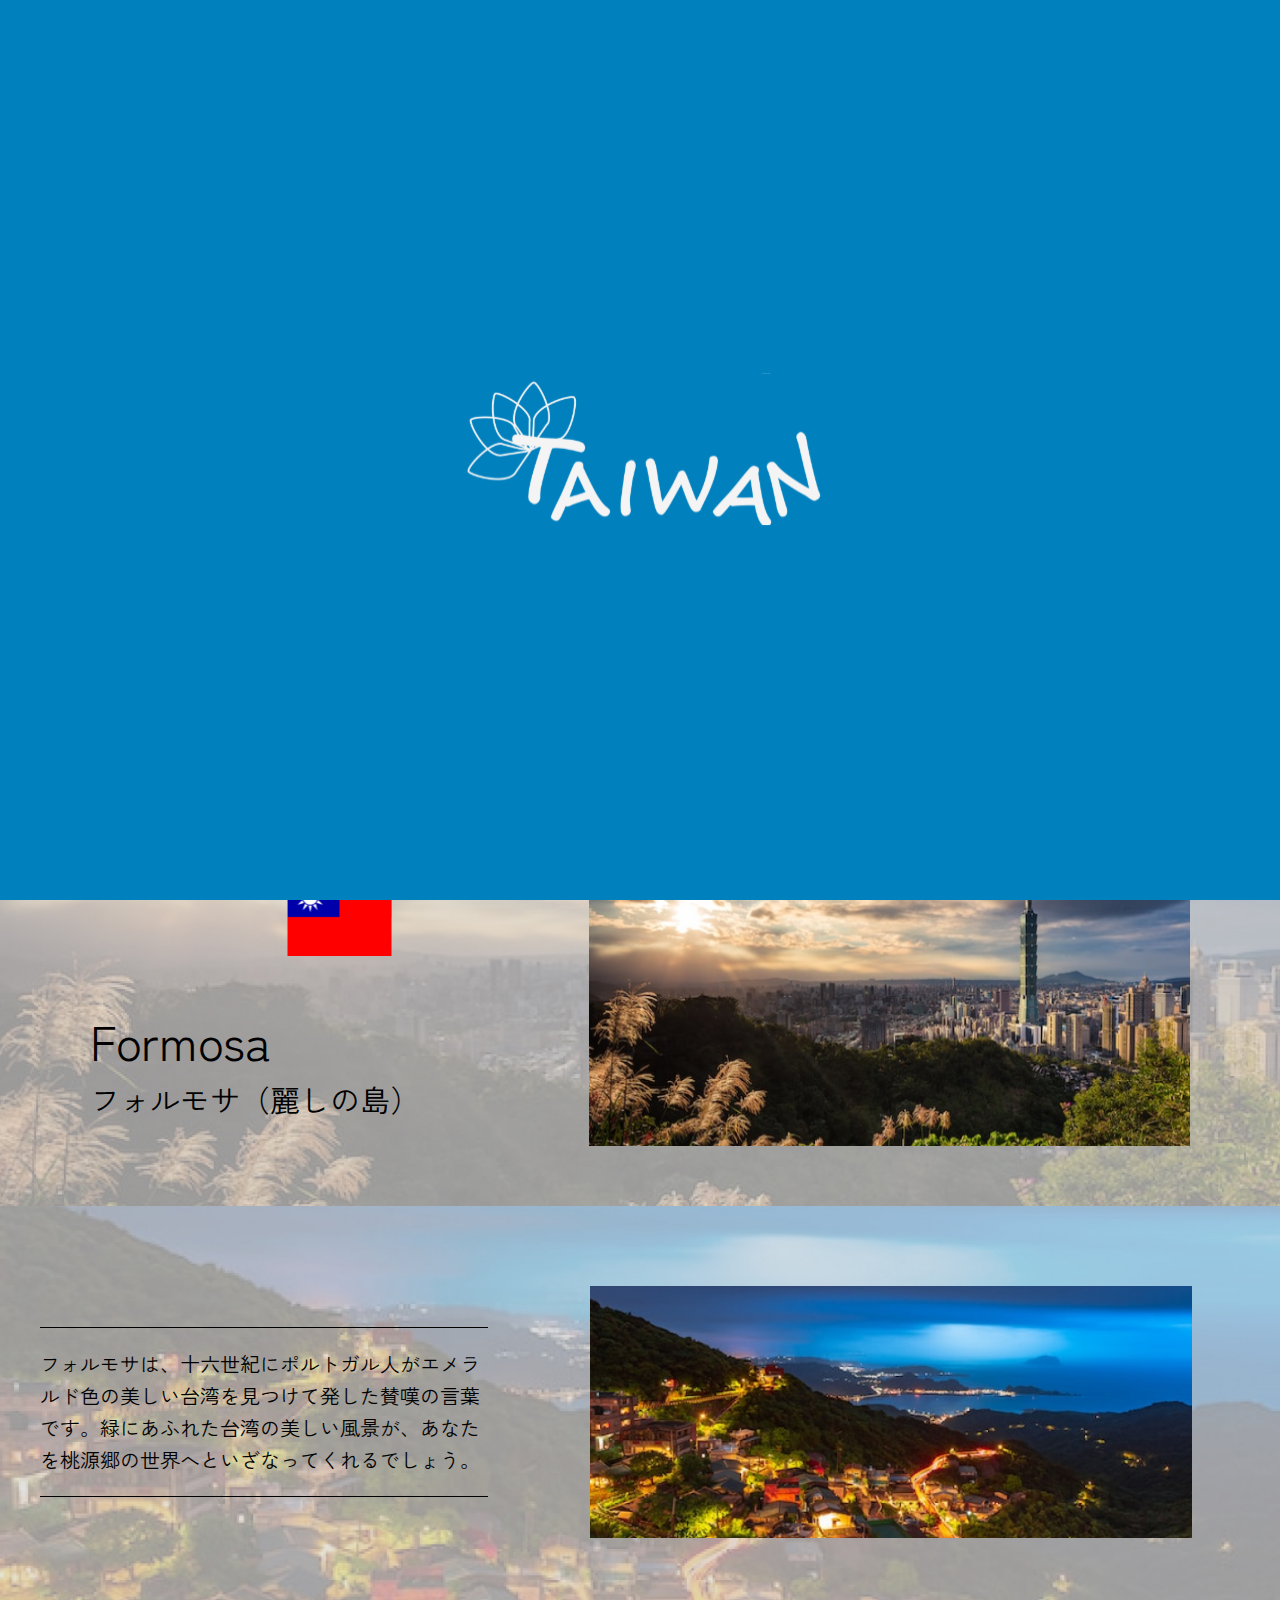
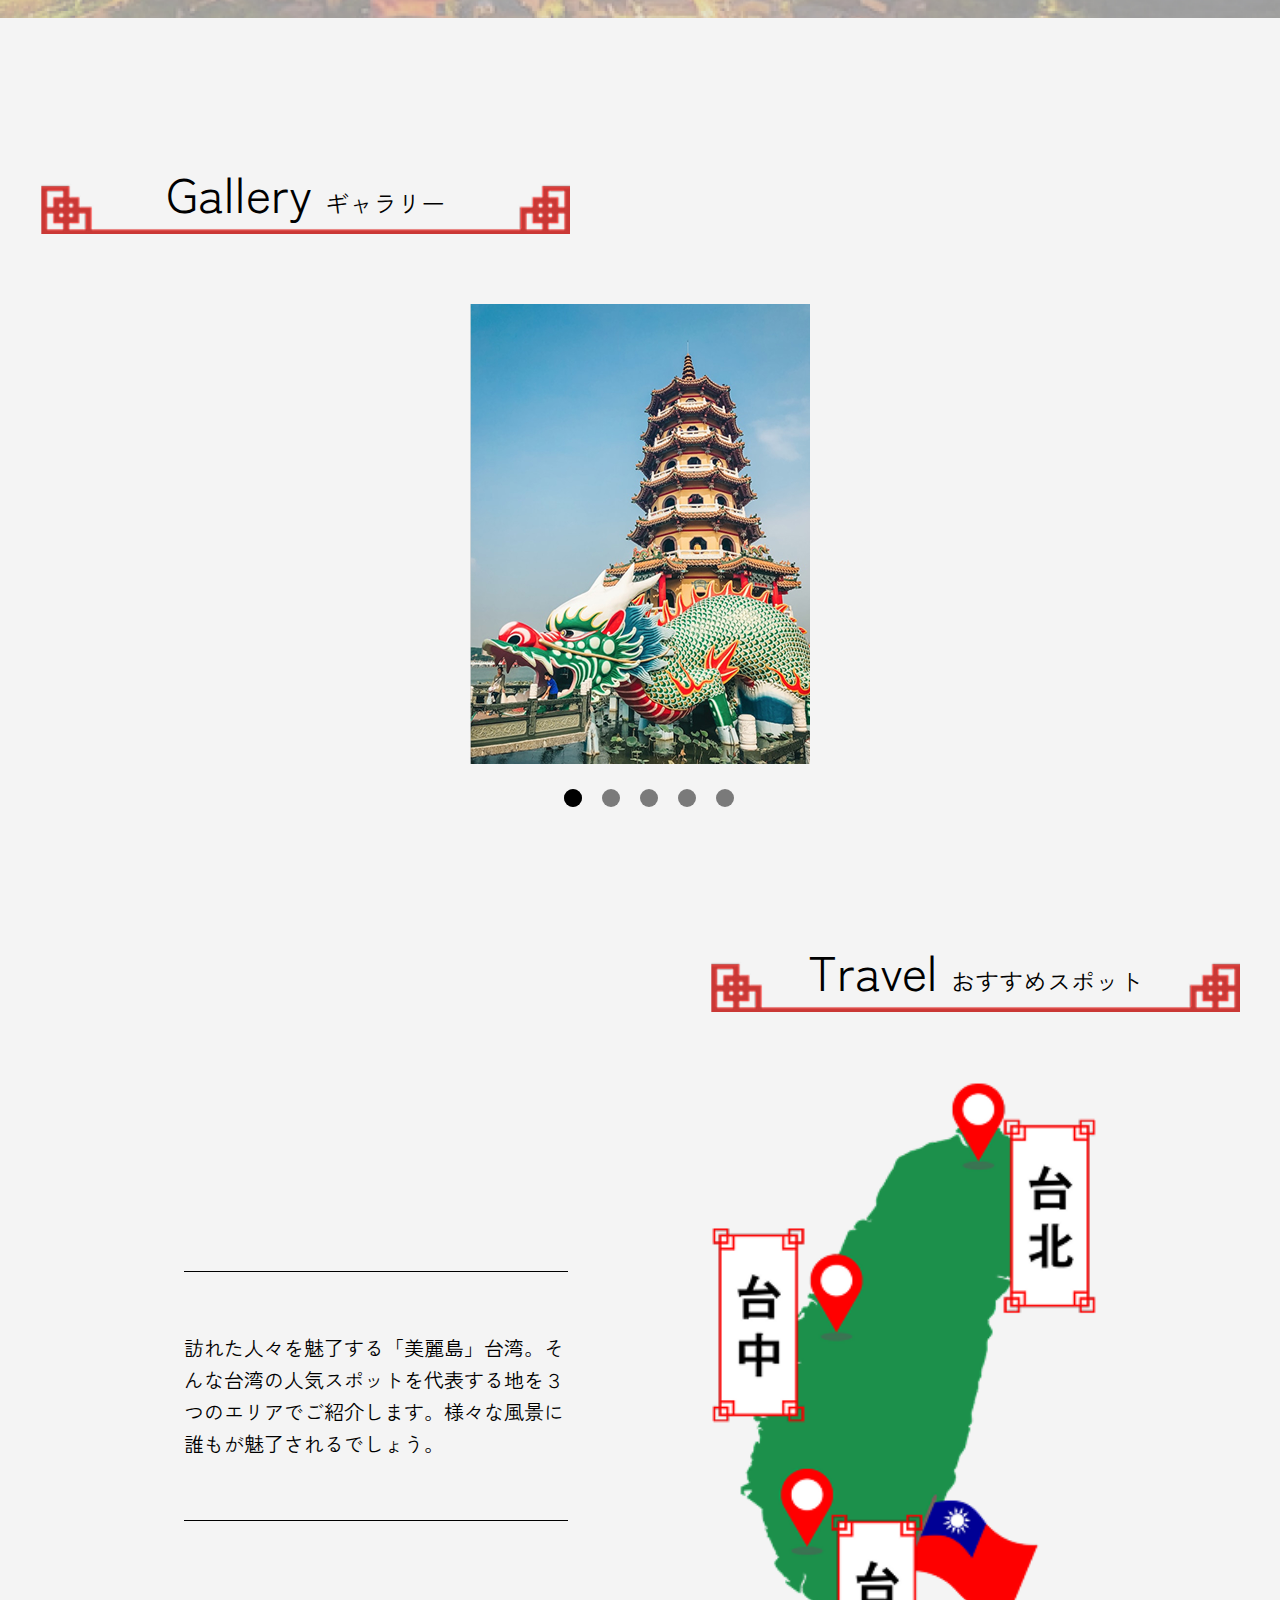
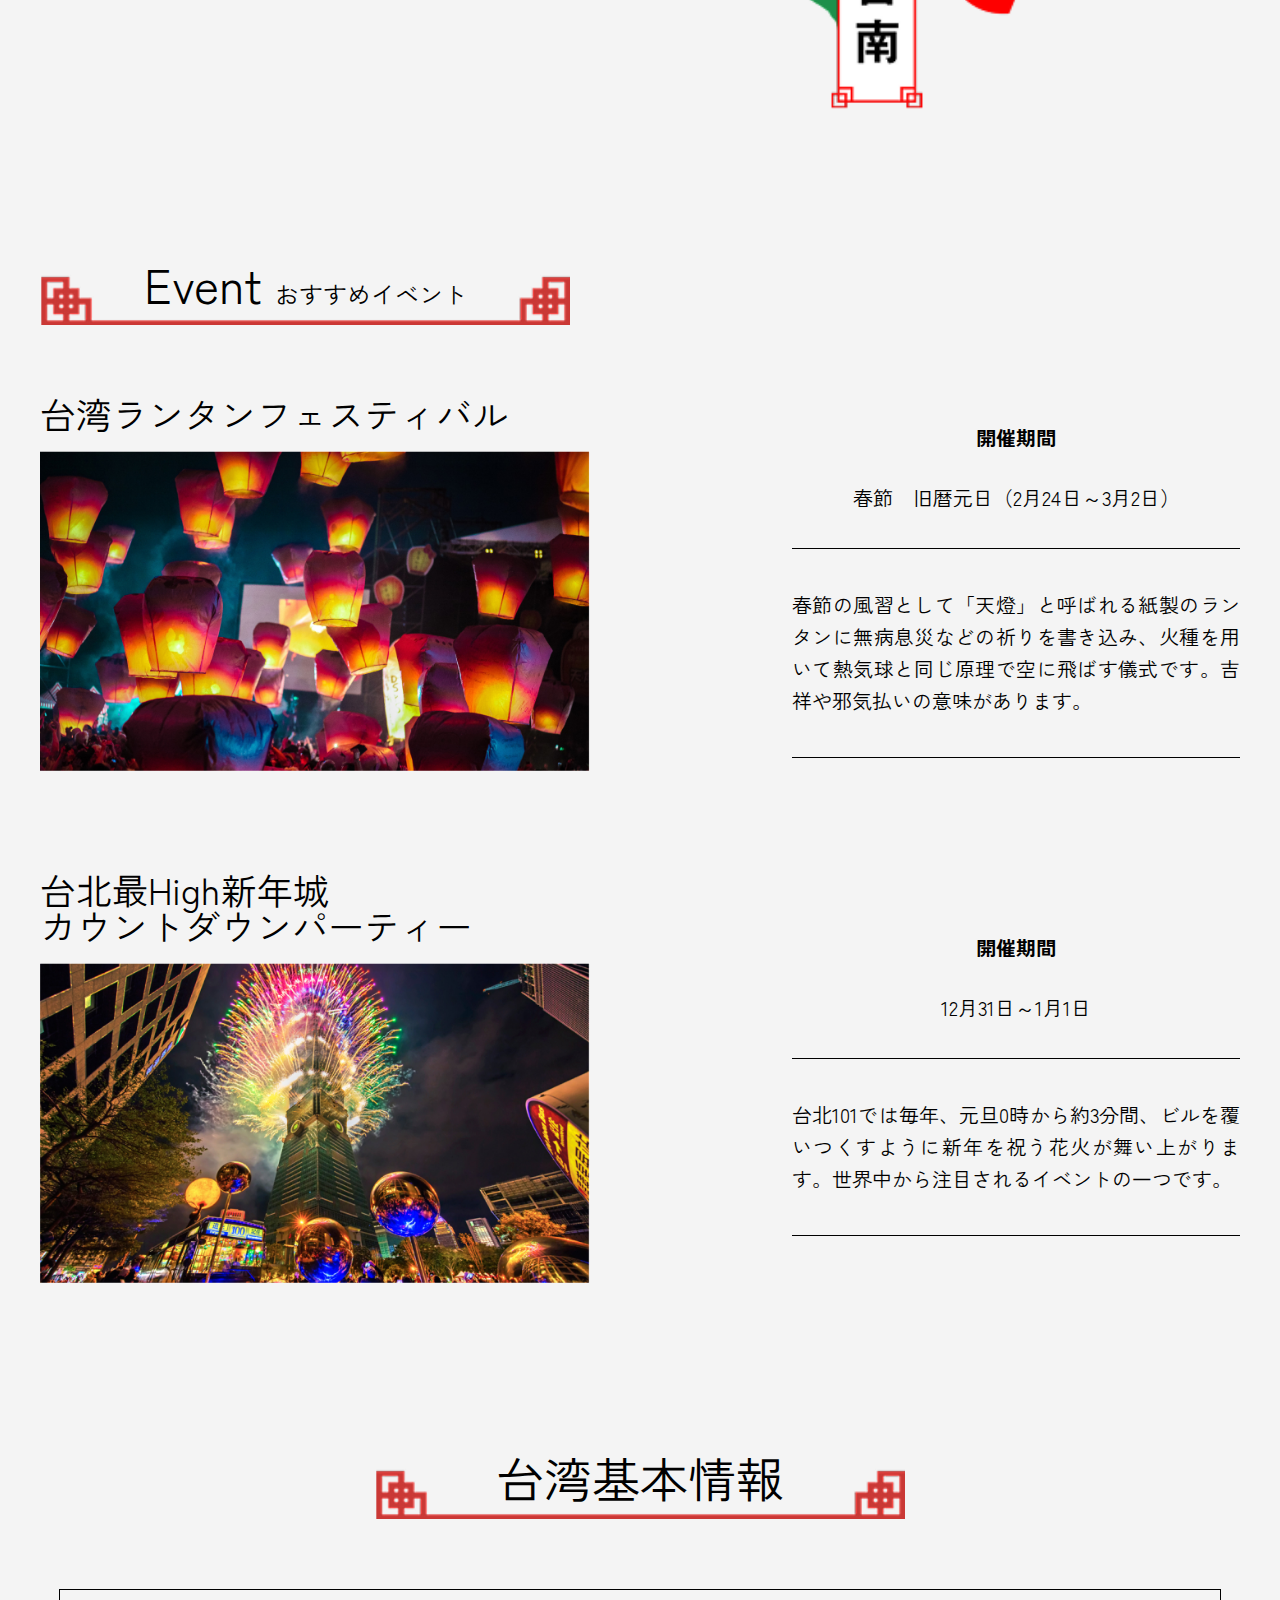
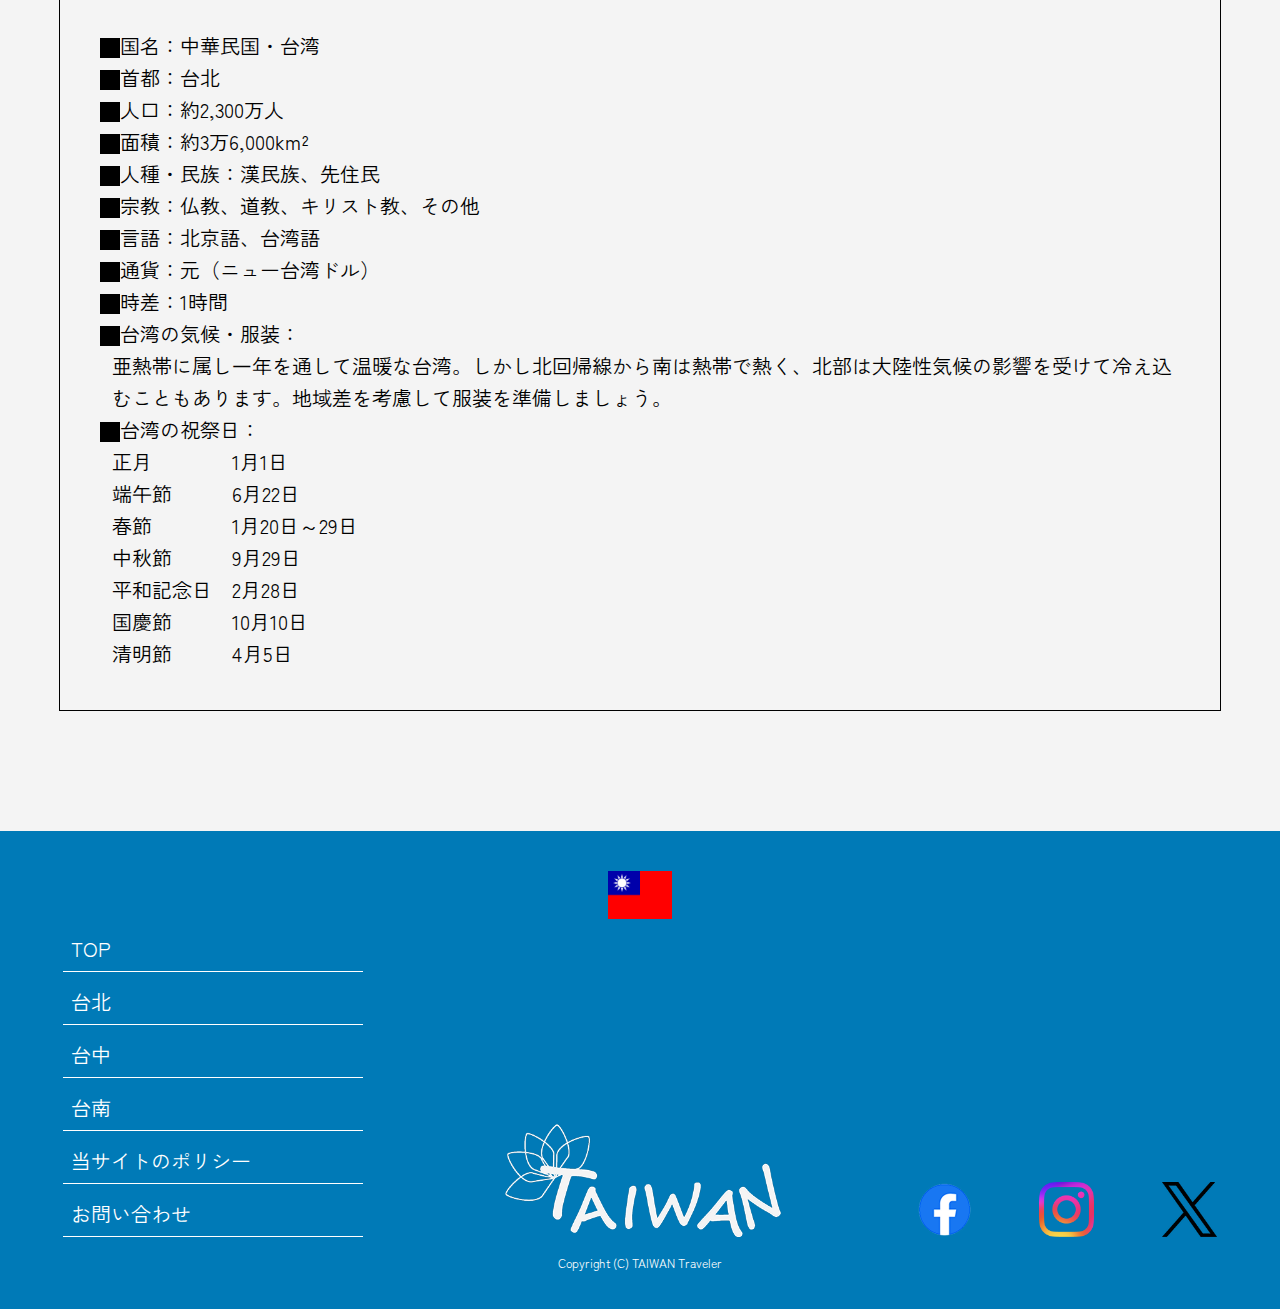
==== commit a89d6018: "js" ====
--- a/taiwan-site/index.html
+++ b/taiwan-site/index.html
@@ -57,12 +57,8 @@
 
     <h1 class="pc_top_image"><img src="top/image/pc_top_title.png" alt="TAIWAN"></h1>
 
-
-
   </header>
   <main>
-
-
     <section class="introduction">
       <div class="intro_top">
         <div class="content">
@@ -85,14 +81,18 @@
       <div class="content">
         <h2>Gallery <span>ギャラリー</span></h2>
         <img id="photo" src="top/image/top_gallery_img1.jpg" alt="ギャラリー画像">
-        <ul>
-          <li class="btn" data-image="top/image/top_gallery_img1.jpg"></li>
-          <li class="btn" data-image="top/image/top_gallery_img2.jpg"></li>
-          <li class="btn" data-image="top/image/top_gallery_img3.jpg"></li>
-          <li class="btn" data-image="top/image/top_gallery_img4.jpg"></li>
-          <li class="btn" data-image="top/image/top_gallery_img5.jpg"></li>
-        </ul>
-
+        <div class="list">
+          <input type="radio" name="gallery" checked class="btn" data-image="top/image/top_gallery_img1.jpg" id="img1">
+          <label for="img1" class="radio_label"></label>
+          <input type="radio" name="gallery" class="btn" data-image="top/image/top_gallery_img2.jpg" id="img2">
+          <label for="img2" class="radio_label"></label>
+          <input type="radio" name="gallery" class="btn" data-image="top/image/top_gallery_img3.jpg" id="img3">
+          <label for="img3" class="radio_label"></label>
+          <input type="radio" name="gallery" class="btn" data-image="top/image/top_gallery_img4.jpg" id="img4">
+          <label for="img4" class="radio_label"></label>
+          <input type="radio" name="gallery" class="btn" data-image="top/image/top_gallery_img5.jpg" id="img5">
+          <label for="img5" class="radio_label"></label>
+        </div>
       </div>
     </section>
     <section class="travel">
--- a/taiwan-site/top/css/top.css
+++ b/taiwan-site/top/css/top.css
@@ -121,20 +121,50 @@
   margin-bottom: 20px;
 }
 
-.gallery ul {
-  display: flex;
-  justify-content: space-evenly;
-  max-width: 300px;
-  margin-right: auto;
-  margin-left: auto;
-}
-
-.gallery ul li {
+
+/* btn */
+input[type="radio"] {
+  display: none;
+}
+
+.radio_label {
+  position: relative;
+  padding: 0 0 0 38px;
+}
+
+
+.radio_label::before {
+  content: "";
+  position: absolute;
+  display: block;
+  top: 50%;
+  left: 19px;
   width: 18px;
   height: 18px;
+  background-color: #000000;
+  opacity: 0;
+  border-radius: 50%;
+  z-index: 50;
+
+}
+
+.radio_label::after {
+  position: absolute;
+  content: "";
+  display: block;
+  top: 50%;
+  left: 19px;
+  width: 18px;
+  height: 18px;
+  border-radius: 50%;
   background-color: #00000080;
-  border-radius: 50%;
-}
+}
+
+input[type=radio]:checked+.radio_label::before {
+  opacity: 1;
+}
+
+
 
 /* travel */
 .travel p {
@@ -449,6 +479,6 @@
   height: 100vh;
 
   /* ↓ここ青にしてください↓ */
-  background-color: #6cbad8;
+  background-color: #0180be;
   /* ↑明るめの青でお願いします↑ */
 }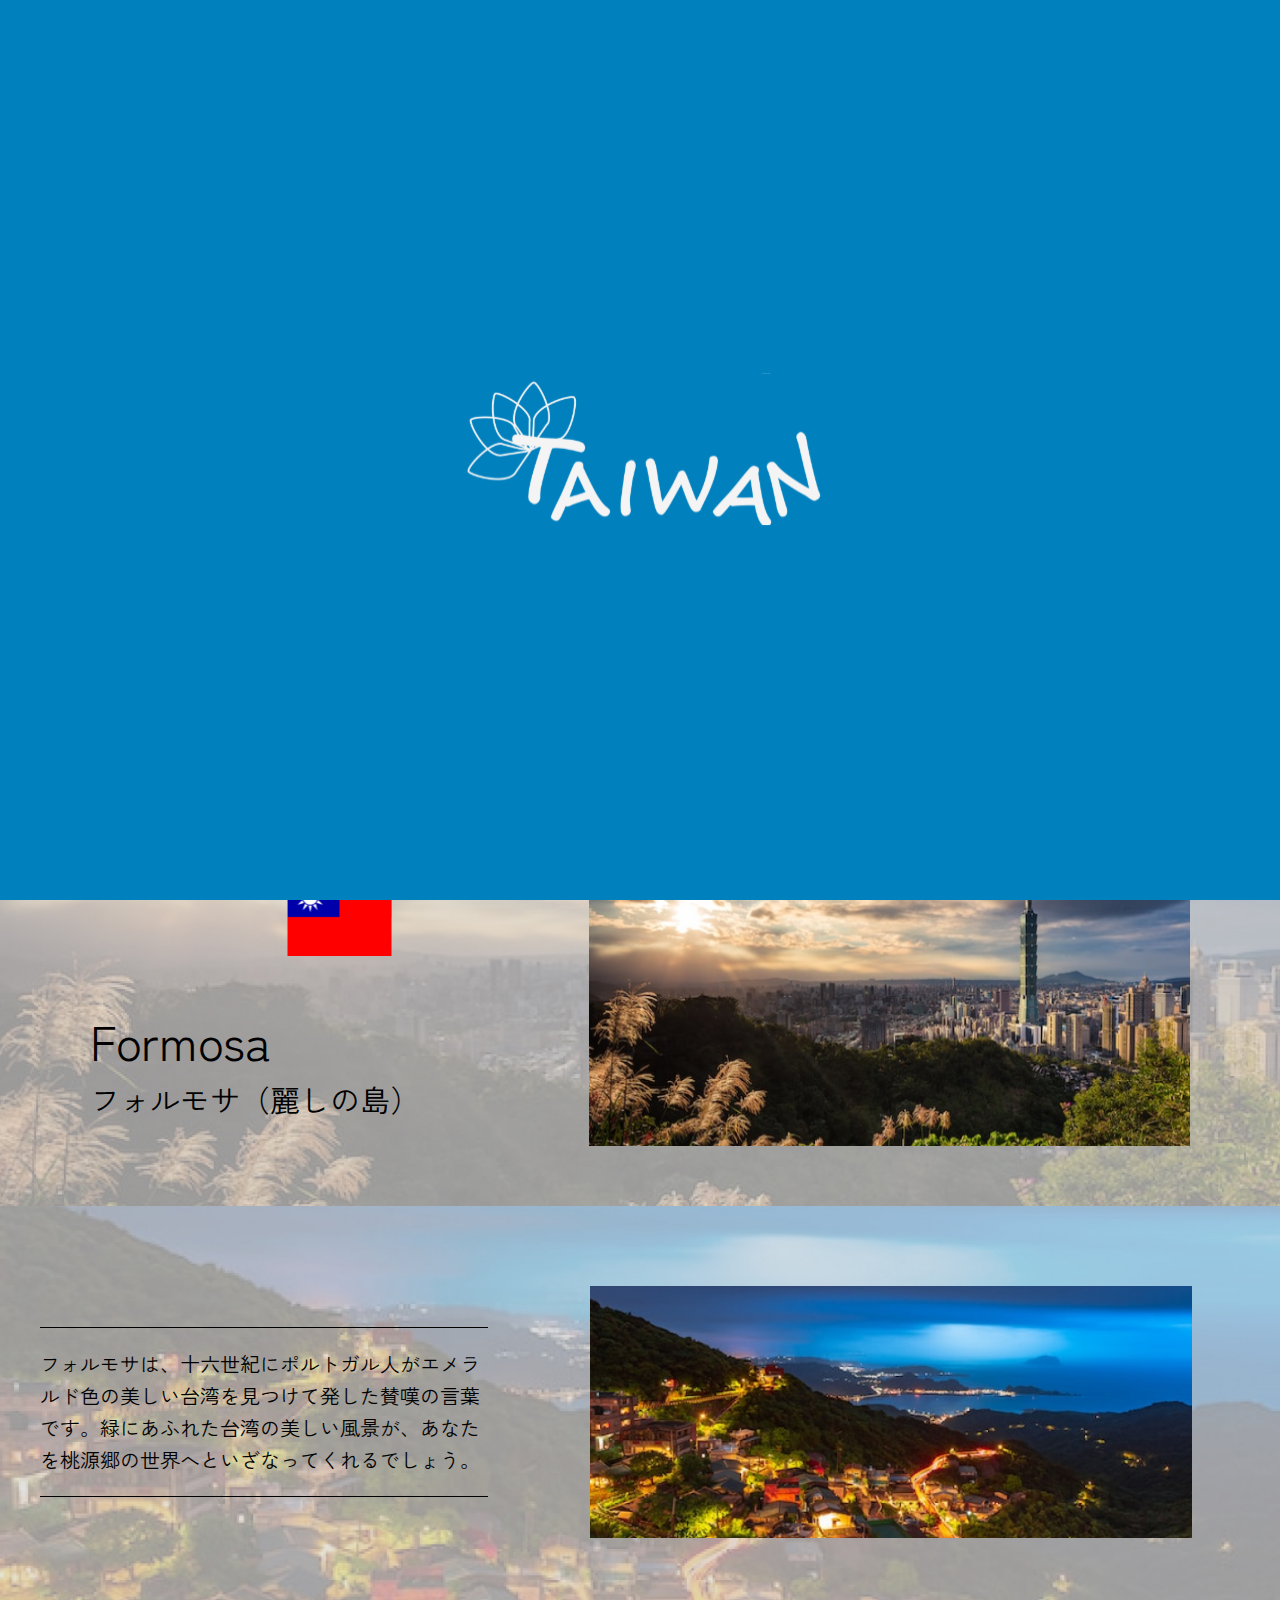
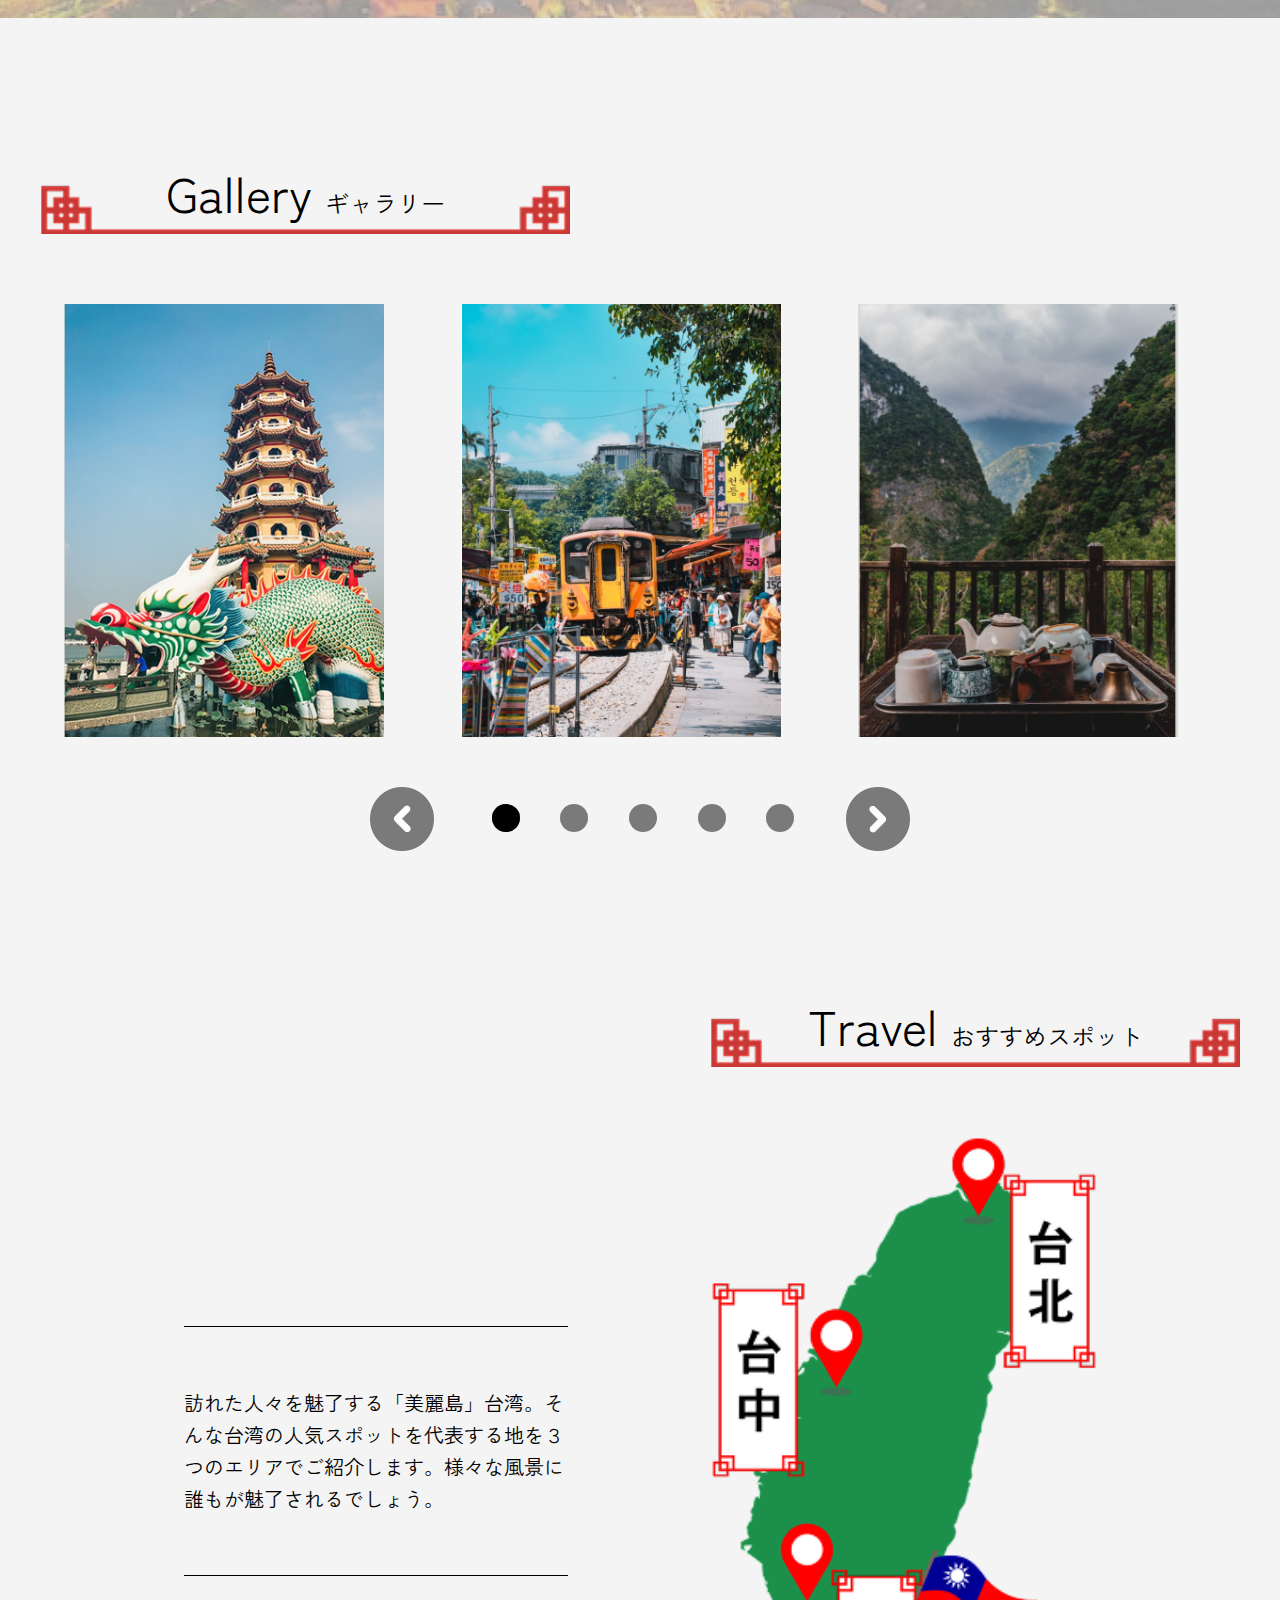
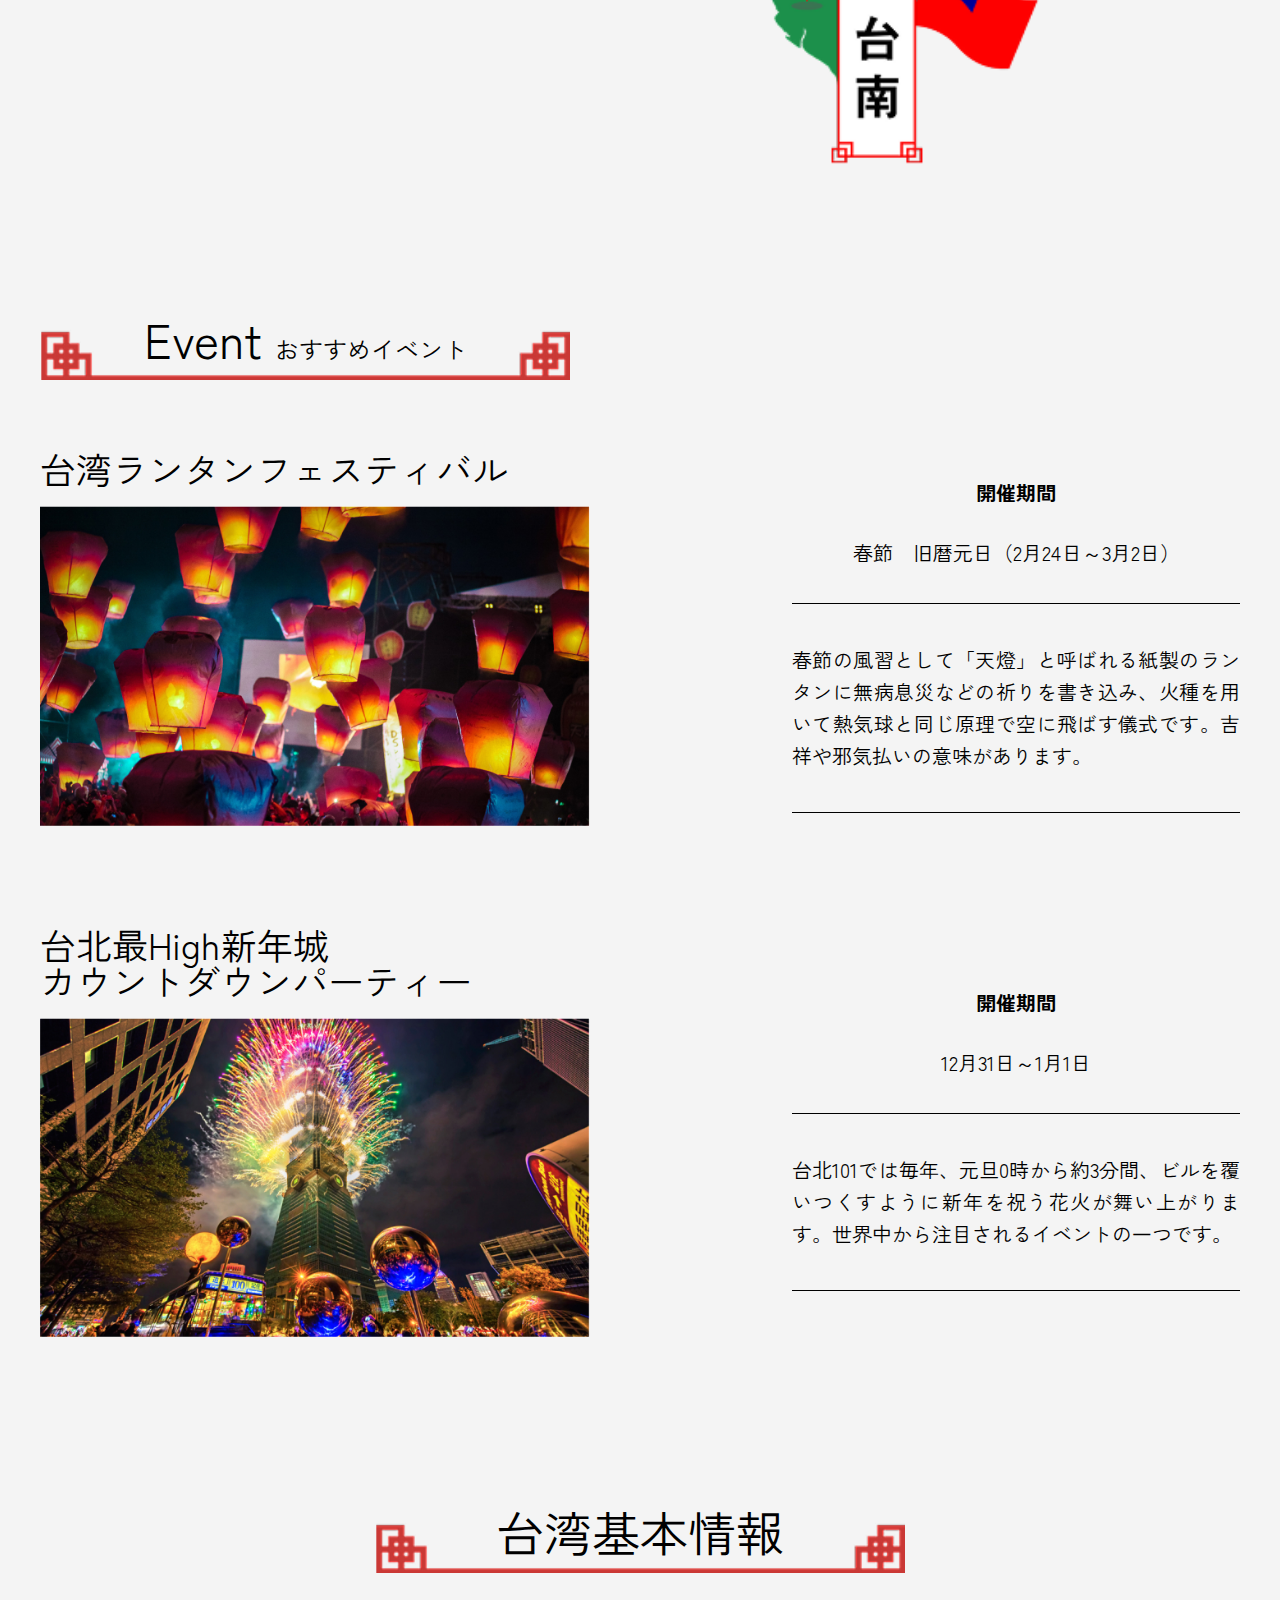
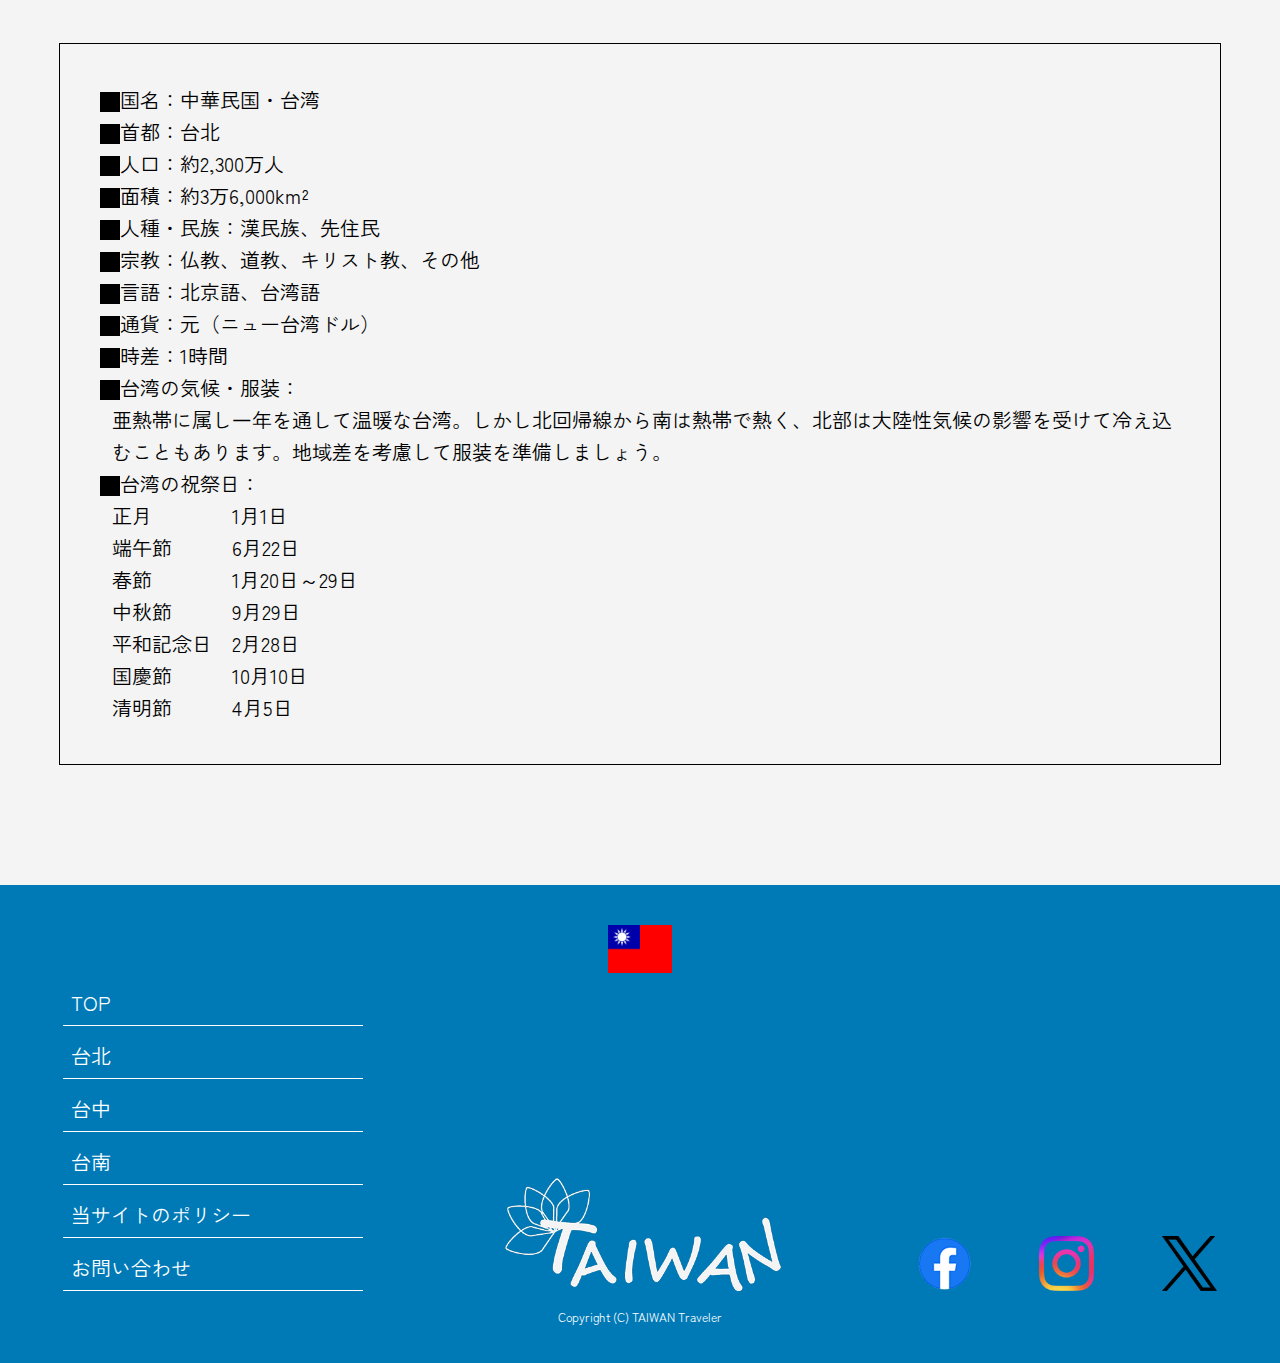
==== commit 91874cc0: "jsdekita" ====
--- a/taiwan-site/index.html
+++ b/taiwan-site/index.html
@@ -80,18 +80,26 @@
     <section class="gallery">
       <div class="content">
         <h2>Gallery <span>ギャラリー</span></h2>
-        <img id="photo" src="top/image/top_gallery_img1.jpg" alt="ギャラリー画像">
+        <div class="gallery_img">
+          <img id="photo" src="top/image/top_gallery_img1.jpg" alt="ギャラリー画像">
+          <img id="photo2" src="top/image/top_gallery_img2.jpg" alt="ギャラリー画像">
+          <img id="photo3" src="top/image/top_gallery_img3.jpg" alt="ギャラリー画像">
+          <img id="photo4" src="top/image/top_gallery_img4.jpg" alt="ギャラリー画像">
+          <img id="photo5" src="top/image/top_gallery_img5.jpg" alt="ギャラリー画像">
+        </div>
         <div class="list">
-          <input type="radio" name="gallery" checked class="btn" data-image="top/image/top_gallery_img1.jpg" id="img1">
+          <img src="top/image/left_arrow.png" alt="左に進む" class="arrow">
+          <input type="radio" name="gallery" checked data-image="top/image/top_gallery_img1.jpg" id="img1">
           <label for="img1" class="radio_label"></label>
-          <input type="radio" name="gallery" class="btn" data-image="top/image/top_gallery_img2.jpg" id="img2">
+          <input type="radio" name="gallery" data-image="top/image/top_gallery_img2.jpg" id="img2">
           <label for="img2" class="radio_label"></label>
-          <input type="radio" name="gallery" class="btn" data-image="top/image/top_gallery_img3.jpg" id="img3">
+          <input type="radio" name="gallery" data-image="top/image/top_gallery_img3.jpg" id="img3">
           <label for="img3" class="radio_label"></label>
-          <input type="radio" name="gallery" class="btn" data-image="top/image/top_gallery_img4.jpg" id="img4">
+          <input type="radio" name="gallery" data-image="top/image/top_gallery_img4.jpg" id="img4">
           <label for="img4" class="radio_label"></label>
-          <input type="radio" name="gallery" class="btn" data-image="top/image/top_gallery_img5.jpg" id="img5">
+          <input type="radio" name="gallery" data-image="top/image/top_gallery_img5.jpg" id="img5">
           <label for="img5" class="radio_label"></label>
+          <img src="top/image/right_arrow.png" alt="右に進む" class="arrow">
         </div>
       </div>
     </section>
--- a/taiwan-site/common/css/common.css
+++ b/taiwan-site/common/css/common.css
@@ -307,70 +307,71 @@
     padding: 20px;
   }
 
-}
-
-/* footer */
-.top_btn {
-  position: fixed;
-  bottom: 140px;
-  right: 40px;
-  z-index: 9999;
-}
-
-.flag {
-  width: 64px;
-  margin-top: 40px;
-}
-
-.flex {
-  display: flex;
-  justify-content: space-around;
-}
-
-.f_nav,
-.f_img,
-.sns_logo {
-  flex-basis: 30%;
-  max-width: 300px;
-}
-
-.f_nav {
-  width: 100%;
-  margin: 0;
-}
-
-.f_nav li {
-
-  font-size: 20px;
-  padding-bottom: 12px;
-  margin-bottom: 20px;
-}
-
-.f_img {
-  display: block;
-  width: 240px;
-  height: auto;
-  margin-top: auto;
-  margin-bottom: 20px;
-}
-
-.sns_logo {
-  margin: auto 0 20px 0;
-  justify-content: space-between;
-}
-
-.sns_logo li a img {
-  width: 55px;
-  height: 55px;
-}
-
-.sns_logo li:not(:first-of-type) {
-  margin-left: 0px;
-}
-
-.copyright {
-  font-size: 12px;
-  padding-bottom: 40px;
+
+
+  /* footer */
+  .top_btn {
+    position: fixed;
+    bottom: 140px;
+    right: 40px;
+    z-index: 9999;
+  }
+
+  .flag {
+    width: 64px;
+    margin-top: 40px;
+  }
+
+  .flex {
+    display: flex;
+    justify-content: space-around;
+  }
+
+  .f_nav,
+  .f_img,
+  .sns_logo {
+    flex-basis: 30%;
+    max-width: 300px;
+  }
+
+  .f_nav {
+    width: 100%;
+    margin: 0;
+  }
+
+  .f_nav li {
+
+    font-size: 20px;
+    padding-bottom: 12px;
+    margin-bottom: 20px;
+  }
+
+  .f_img {
+    display: block;
+    width: 240px;
+    height: auto;
+    margin-top: auto;
+    margin-bottom: 20px;
+  }
+
+  .sns_logo {
+    margin: auto 0 20px 0;
+    justify-content: space-between;
+  }
+
+  .sns_logo li a img {
+    width: 55px;
+    height: 55px;
+  }
+
+  .sns_logo li:not(:first-of-type) {
+    margin-left: 0px;
+  }
+
+  .copyright {
+    font-size: 12px;
+    padding-bottom: 40px;
+  }
 }
 
 /* ロード画面 */
@@ -388,6 +389,8 @@
   background-color: silver;
   /* ↑明るめの青でお願いします↑ */
 }
+
+
 
 
 #cc {
@@ -428,6 +431,7 @@
   position: absolute;
   left: 55vw;
   bottom: 20vh;
+  display: flex;
 }
 
 #nisiki {
@@ -633,190 +637,320 @@
 
 
 
-
 #l {
-  animation: l1 5s infinite linear;
+  animation: l1 3s infinite linear;
+  display: block;
 }
 
 #o {
-  animation: o1 5s infinite linear;
-}
-
-#a {
-  animation: a1 5s infinite linear;
+  animation: o1 3s infinite linear;
+  display: block;
+  padding-left: 5px;
+}
+
+#ugoke {
+
+  padding: 0 5px;
+  display: block;
+  animation: ugoite 3s infinite linear;
 }
 
 #q {
-  animation: d1 5s infinite linear;
+  display: block;
+  animation: d1 3s infinite linear;
 }
 
 #i {
-  animation: i1 5s infinite linear;
+  padding: 0 5px;
+  display: block;
+  animation: i1 3s infinite linear;
 }
 
 #n {
-  animation: n1 5s infinite linear;
+  display: block;
+  animation: n1 3s infinite linear;
 }
 
 #g {
-  animation: g1 5s infinite linear;
+  padding: 0 5px;
+  display: block;
+  animation: g1 3s infinite linear;
 }
 
 
 @keyframes l1 {
   0% {
-    color: #0bd;
-    transform: translateY(0);
-  }
-
-  15% {
-    color: #000;
-    transform: translateY(-50px)scale(2);
-  }
-
-  40% {
-    transform: translateY(0);
-  }
-
-  60% {
-    transform: translateY(0);
-  }
-
-  80% {
-    transform: translateY(0);
-  }
-
-  100% {
-    transform: translateY(0);
-  }
-}
-
-@keyframes a1 {
-  0% {
-    filter: brightness(1);
-    transform: translateY(0);
-  }
-
-  20% {
-    filter: brightness(1);
-    transform: translateY(0);
-  }
-
-  40% {
-    filter: brightness(100);
+    color: #000;
+    transform: translateY(0);
+  }
+
+  12.5% {
+    color: blueviolet;
     transform: translateY(-10px);
   }
 
-  60% {
-    filter: brightness(1);
-    transform: translateY(0);
-  }
-
-  80% {
-    filter: brightness(1);
-    transform: translateY(0);
-  }
-
-  100% {
-    filter: brightness(1);
+  25% {
+    color: #000;
+    transform: translateY(0);
+  }
+
+  37.5% {
+    transform: translateY(0);
+  }
+
+  50% {
+    transform: translateY(0);
+  }
+
+  62.5% {
+    transform: translateY(0);
+  }
+
+  75% {
+    transform: translateY(0);
+  }
+
+  100% {
+    transform: translateY(0);
+  }
+}
+
+@keyframes o1 {
+  0% {
+
+    transform: translateY(0);
+  }
+
+  12.5% {
+    color: #000;
+    transform: translateY(0);
+  }
+
+  25% {
+    color: blueviolet;
+    transform: translateY(-10px);
+  }
+
+  37.5% {
+    color: #000;
+    transform: translateY(0);
+  }
+
+  50% {
+    transform: translateY(0);
+  }
+
+  62.5% {
+    transform: translateY(0);
+  }
+
+  75% {
+    transform: translateY(0);
+  }
+
+  100% {
+    transform: translateY(0);
+  }
+}
+
+@keyframes ugoite {
+  0% {
+
+    transform: translateY(0);
+  }
+
+  12.5% {
+
+    transform: translateY(0);
+  }
+
+  25% {
+    color: #000;
+    transform: translateY(0);
+  }
+
+  37.5% {
+    color: blueviolet;
+    transform: translateY(-10px);
+  }
+
+  50% {
+    color: #000;
+    transform: translateY(0);
+  }
+
+  62.5% {
+    transform: translateY(0);
+  }
+
+  75% {
+    transform: translateY(0);
+  }
+
+  100% {
     transform: translateY(0);
   }
 }
 
 @keyframes d1 {
   0% {
-    filter: brightness(1);
-    transform: translateY(0);
-  }
-
-  20% {
-    filter: brightness(1);
-    transform: translateY(0);
-  }
-
-  40% {
-    filter: brightness(1);
-    transform: translateY(0);
-  }
-
-  60% {
-    filter: brightness(100);
+
+    transform: translateY(0);
+  }
+
+  12.5% {
+
+    transform: translateY(0);
+  }
+
+  25% {
+    transform: translateY(0);
+  }
+
+  37.5% {
+    color: #000;
+    transform: translateY(0);
+  }
+
+  50% {
+    color: blueviolet;
     transform: translateY(-10px);
   }
 
-  80% {
-    filter: brightness(1);
-    transform: translateY(0);
-  }
-
-  100% {
-    filter: brightness(1);
+  62.5% {
+    color: #000;
+    transform: translateY(0);
+  }
+
+  75% {
+    transform: translateY(0);
+  }
+
+  100% {
     transform: translateY(0);
   }
 }
 
 @keyframes i1 {
   0% {
-    filter: brightness(1);
-    transform: translateY(0);
-  }
-
-  20% {
-    filter: brightness(1);
-    transform: translateY(0);
-  }
-
-  40% {
-    filter: brightness(1);
-    transform: translateY(0);
-  }
-
-  60% {
-    filter: brightness(1);
-    transform: translateY(0);
-  }
-
-  80% {
-    filter: brightness(100);
+
+    transform: translateY(0);
+  }
+
+  12.5% {
+
+    transform: translateY(0);
+  }
+
+  25% {
+    transform: translateY(0);
+  }
+
+  37.5% {
+    transform: translateY(0);
+  }
+
+  50% {
+    color: #000;
+    transform: translateY(0);
+  }
+
+  62.5% {
+    color: blueviolet;
     transform: translateY(-10px);
   }
 
-  100% {
-    filter: brightness(1);
+  75% {
+    color: #000;
+    transform: translateY(0);
+  }
+
+  100% {
     transform: translateY(0);
   }
 }
 
 @keyframes n1 {
   0% {
-    filter: brightness(1);
-    transform: translateY(0);
-  }
-
-  20% {
-    filter: brightness(1);
-    transform: translateY(0);
-  }
-
-  40% {
-    filter: brightness(1);
-    transform: translateY(0);
-  }
-
-  60% {
-    filter: brightness(1);
-    transform: translateY(0);
-  }
-
-  80% {
-    filter: brightness(1);
-    transform: translateY(0);
-  }
-
-  100% {
-    filter: brightness(100);
+
+    transform: translateY(0);
+  }
+
+  12.5% {
+    color: #000;
+    transform: translateY(0);
+  }
+
+  25% {
+    transform: translateY(0);
+  }
+
+  37.5% {
+    transform: translateY(0);
+  }
+
+  50% {
+    transform: translateY(0);
+  }
+
+  62.5% {
+    color: #000;
+    transform: translateY(0);
+  }
+
+  75% {
+    color: blueviolet;
     transform: translateY(-10px);
   }
+
+  100% {
+    color: #000;
+    transform: translateY(0);
+  }
+}
+
+@keyframes g1 {
+  0% {
+
+    transform: translateY(0);
+  }
+
+  12.5% {
+    color: #000;
+    transform: translateY(0);
+  }
+
+  25% {
+    transform: translateY(0);
+  }
+
+  37.5% {
+    transform: translateY(0);
+  }
+
+  50% {
+    transform: translateY(0);
+  }
+
+  62.5% {
+    transform: translateY(0);
+  }
+
+  75% {
+    color: #000;
+    transform: translateY(0);
+  }
+
+  99% {
+    color: blueviolet;
+    transform: translateY(-10px);
+  }
+
+  100% {
+    color: blueviolet;
+    transform: translateY(-10px);
+  }
+
 }
 
 
--- a/taiwan-site/top/css/top.css
+++ b/taiwan-site/top/css/top.css
@@ -121,6 +121,25 @@
   margin-bottom: 20px;
 }
 
+.list {
+  max-width: 300px;
+  margin-right: auto;
+  margin-left: auto;
+}
+
+.gallery .arrow {
+  display: none;
+  width: 64px;
+  height: 64px;
+}
+
+.gallery_img {
+  display: flex;
+  width: 295px;
+  overflow: hidden;
+  margin-left: auto;
+  margin-right: auto;
+}
 
 /* btn */
 input[type="radio"] {
@@ -129,7 +148,7 @@
 
 .radio_label {
   position: relative;
-  padding: 0 0 0 38px;
+  padding: 0 0 0 50px;
 }
 
 
@@ -364,9 +383,45 @@
   }
 
   .gallery img {
-    width: 340px;
+    width: 25vw;
     height: auto;
-  }
+    margin-right: 6vw;
+  }
+
+  .gallery .gallery_img {
+    width: 90vw;
+
+  }
+
+  .gallery .list {
+    display: flex;
+    margin-left: auto;
+    margin-right: auto;
+    max-width: 600px;
+    justify-content: space-between;
+  }
+
+  .gallery .arrow {
+    display: block;
+    padding: 30px 30px 0 30px;
+    margin: 0;
+  }
+
+  .radio_label {
+    padding: 0 30px;
+  }
+
+  .radio_label::before {
+    width: 28px;
+    height: 28px;
+
+  }
+
+  .radio_label::after {
+    width: 28px;
+    height: 28px;
+  }
+
 
   /* travel */
   .pc_flex {
